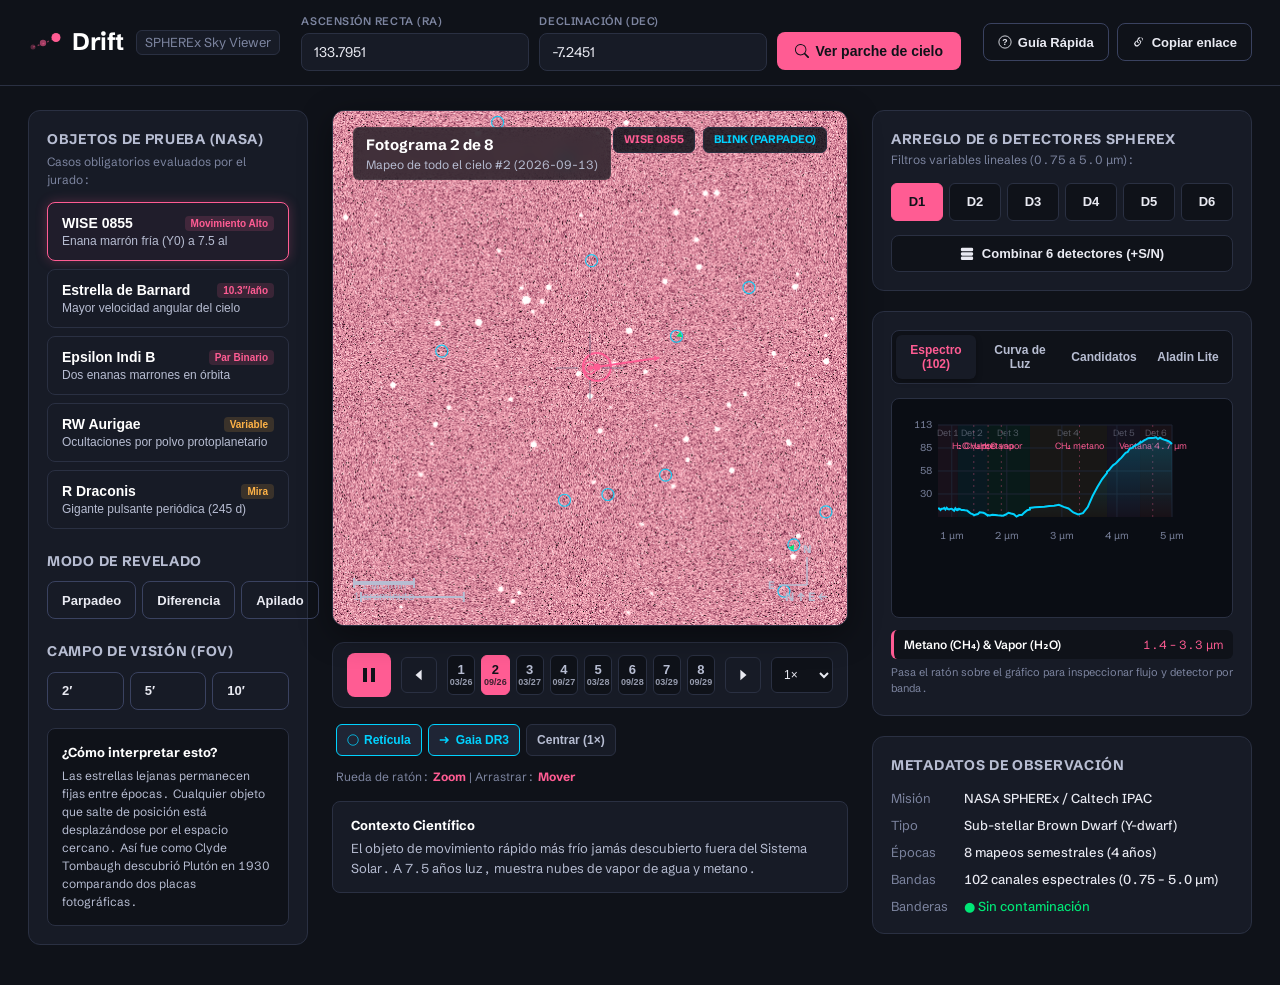
==== frontend/index.html @ 22c64814 "Implement Drift: SPHEREx Sky Viewer fullstack application (NASA Space Apps Challenge 2026)" ====
<!doctype html>
<html lang="es">
<head>
  <meta charset="utf-8">
  <meta name="viewport" content="width=device-width, initial-scale=1">
  <title>Drift — SPHEREx Sky Viewer | NASA Space Apps Challenge 2026</title>
  
  <!-- Google Fonts: Schibsted Grotesk -->
  <link rel="preconnect" href="https://fonts.googleapis.com">
  <link rel="preconnect" href="https://fonts.gstatic.com" crossorigin>
  <link href="https://fonts.googleapis.com/css2?family=Schibsted+Grotesk:ital,wght@0,400;0,500;0,600;0,700;1,400&display=swap" rel="stylesheet">
  
  <!-- CSS -->
  <link rel="stylesheet" href="./css/styles.css">

  <!-- CDS Aladin Lite v3 (Opcional para contexto de otros catálogos) -->
  <script src="https://aladin.cds.unistra.fr/AladinLite/api/v3/latest/aladin.js" charset="utf-8" async></script>
</head>
<body>

  <!-- Top Navigation & Coordinates Bar -->
  <header class="app-header">
    <div class="brand-section">
      <div class="brand-logo">
        <svg width="34" height="20" viewBox="0 0 34 20" fill="none" aria-hidden="true">
          <circle cx="5" cy="15" r="2.5" fill="#FF5C93" fill-opacity="0.3"></circle>
          <circle cx="15" cy="11" r="3.2" fill="#FF5C93" fill-opacity="0.6"></circle>
          <circle cx="28" cy="5.5" r="4.5" fill="#FF5C93"></circle>
          <path d="M5 15 Q 16 12 28 5.5" stroke="#FF5C93" stroke-width="1.2" stroke-dasharray="2 3" stroke-opacity="0.5"></path>
        </svg>
        <h1 class="brand-title">Drift</h1>
      </div>
      <span class="brand-subtitle">SPHEREx Sky Viewer</span>
    </div>

    <!-- Live Coordinate Form -->
    <form id="coordsForm" class="coords-bar">
      <div class="input-field-group">
        <label for="raInput">Ascensión Recta (RA)</label>
        <input type="text" id="raInput" class="text-input" value="133.7951" placeholder="Ej. 133.7951 o 08h55m10s" required>
      </div>

      <div class="input-field-group">
        <label for="decInput">Declinación (Dec)</label>
        <input type="text" id="decInput" class="text-input" value="-7.2451" placeholder="Ej. -7.2451 o -07°14′42″" required>
      </div>

      <button type="submit" class="btn-primary" style="margin-top: 18px;">
        <svg width="14" height="14" viewBox="0 0 16 16" fill="currentColor"><path d="M11.742 10.344a6.5 6.5 0 1 0-1.397 1.398h-.001c.03.04.062.078.098.115l3.85 3.85a1 1 0 0 0 1.415-1.414l-3.85-3.85a1.007 1.007 0 0 0-.115-.1zM12 6.5a5.5 5.5 0 1 1-11 0 5.5 5.5 0 0 1 11 0z"/></svg>
        Ver parche de cielo
      </button>
    </form>

    <div class="header-actions">
      <button id="btnStartTour" class="btn-secondary" title="¿Qué estoy viendo?">
        <svg width="14" height="14" viewBox="0 0 16 16" fill="currentColor"><circle cx="8" cy="8" r="7" stroke="currentColor" fill="none"/><text x="8" y="11.5" text-anchor="middle" font-size="10" font-weight="bold">?</text></svg>
        Guía Rápida
      </button>
      <button id="btnCopyLink" class="btn-secondary" title="Copiar enlace con coordenadas">
        <svg width="14" height="14" viewBox="0 0 16 16" fill="currentColor"><path d="M4.715 6.542 3.343 7.914a3 3 0 1 0 4.243 4.243l1.828-1.829A3 3 0 0 0 8.586 5.5L8 6.086a1.002 1.002 0 0 0-.154.199 2 2 0 0 1 .861 3.337L7.335 10.993a2 2 0 1 1-2.828-2.828l1.372-1.372a.998.998 0 0 0-.164-.251z"/><path d="M6.586 4.672A3 3 0 0 0 7.414 9.5l.775-.776a2 2 0 0 1-.896-3.346L9.12 3.55a2 2 0 1 1 2.83 2.83l-1.373 1.372c.07.086.13.18.179.28.324-.316.592-.693.793-1.121a3 3 0 0 0-.74-3.468 3 3 0 0 0-4.223.229z"/></svg>
        Copiar enlace
      </button>
    </div>
  </header>

  <!-- Main 3-Column Interface -->
  <main class="app-main">

    <!-- Column 1: Test Targets & Viewing Modes -->
    <aside class="panel-card">
      <div>
        <h2 class="panel-title">Objetos de prueba (NASA)</h2>
        <p style="font-size: 12px; color: var(--text-faint); margin-top: 4px;">Casos obligatorios evaluados por el jurado:</p>
      </div>

      <div class="targets-list">
        <button class="target-item active" data-target-id="wise0855">
          <div class="target-header">
            <span class="target-name">WISE 0855</span>
            <span class="target-badge">Movimiento Alto</span>
          </div>
          <div class="target-kind">Enana marrón fría (Y0) a 7.5 al</div>
        </button>

        <button class="target-item" data-target-id="barnard">
          <div class="target-header">
            <span class="target-name">Estrella de Barnard</span>
            <span class="target-badge">10.3″/año</span>
          </div>
          <div class="target-kind">Mayor velocidad angular del cielo</div>
        </button>

        <button class="target-item" data-target-id="indi">
          <div class="target-header">
            <span class="target-name">Epsilon Indi B</span>
            <span class="target-badge">Par Binario</span>
          </div>
          <div class="target-kind">Dos enanas marrones en órbita</div>
        </button>

        <button class="target-item" data-target-id="rw_aur">
          <div class="target-header">
            <span class="target-name">RW Aurigae</span>
            <span class="target-badge variable">Variable</span>
          </div>
          <div class="target-kind">Ocultaciones por polvo protoplanetario</div>
        </button>

        <button class="target-item" data-target-id="r_dra">
          <div class="target-header">
            <span class="target-name">R Draconis</span>
            <span class="target-badge variable">Mira</span>
          </div>
          <div class="target-kind">Gigante pulsante periódica (245 d)</div>
        </button>
      </div>

      <!-- Mode Selector -->
      <div style="margin-top: 8px;">
        <h2 class="panel-title">Modo de revelado</h2>
        <div style="display: flex; gap: 6px; margin-top: 10px;">
          <button class="btn-secondary mode-btn active" data-mode="blink" style="flex: 1;">Parpadeo</button>
          <button class="btn-secondary mode-btn" data-mode="diff" style="flex: 1;">Diferencia</button>
          <button class="btn-secondary mode-btn" data-mode="stack" style="flex: 1;">Apilado</button>
        </div>
      </div>

      <!-- Field of View Selector -->
      <div style="margin-top: 8px;">
        <h2 class="panel-title">Campo de visión (FOV)</h2>
        <div style="display: flex; gap: 6px; margin-top: 10px;">
          <button class="btn-secondary fov-btn" data-fov="2.0" style="flex: 1;">2′</button>
          <button class="btn-secondary fov-btn active" data-fov="5.0" style="flex: 1;">5′</button>
          <button class="btn-secondary fov-btn" data-fov="10.0" style="flex: 1;">10′</button>
        </div>
      </div>

      <!-- How to Read This Educational Card -->
      <div style="padding: 14px; background: var(--bg-base); border-radius: var(--radius-md); border: 1px solid var(--border-subtle); margin-top: 4px;">
        <h3 style="font-size: 13px; font-weight: 700; color: #FFFFFF; margin-bottom: 6px;">¿Cómo interpretar esto?</h3>
        <p style="font-size: 12px; color: var(--text-muted); line-height: 1.5;">
          Las estrellas lejanas permanecen fijas entre épocas. Cualquier objeto que salte de posición está desplazándose por el espacio cercano. Así fue como Clyde Tombaugh descubrió Plutón en 1930 comparando dos placas fotográficas.
        </p>
      </div>
    </aside>

    <!-- Column 2: Central Astronomical Viewer -->
    <section class="viewer-column">
      
      <!-- Canvas Container -->
      <div class="canvas-container">
        <canvas id="skyCanvas"></canvas>

        <!-- Top Left HUD -->
        <div class="canvas-hud-top-left">
          <div id="hudFrameTitle" class="hud-frame-title">Fotograma 1 de 8</div>
          <div id="hudFrameDesc" class="hud-frame-desc">Mapeo SPHEREx Época 1 (2026-03-15)</div>
        </div>

        <!-- Top Right HUD -->
        <div class="canvas-hud-top-right">
          <span id="hudTargetName" class="hud-badge">WISE 0855</span>
          <span id="hudModeName" class="hud-badge cyan">Blink</span>
        </div>

        <!-- Scale & Compass HUD -->
        <div class="scale-indicator">
          <div class="scale-bar"></div>
          <span class="scale-text">1 arcminuto</span>
        </div>
        <div class="compass-indicator">
          <span>N ↑  E ←</span>
        </div>
      </div>

      <!-- Astronomical Video Player Bar -->
      <div class="player-toolbar">
        <button id="btnPlay" class="btn-play" title="Reproducir / Pausar (Barra espaciadora)">
          <svg width="18" height="18" viewBox="0 0 18 18"><rect x="3" y="2" width="4" height="14" fill="#0F1219"></rect><rect x="11" y="2" width="4" height="14" fill="#0F1219"></rect></svg>
        </button>

        <button id="btnPrevFrame" class="btn-step" title="Fotograma anterior (←)">
          <svg width="14" height="14" viewBox="0 0 16 16" fill="currentColor"><path d="M11 2 L4 8 L11 14 Z"/></svg>
        </button>

        <!-- 8-Epoch Scrubber -->
        <div id="playerScrubber" class="frame-scrubber">
          <button class="frame-pill active" data-epoch="1">
            <span>1</span>
            <span class="frame-pill-date">03/26</span>
          </button>
          <button class="frame-pill" data-epoch="2">
            <span>2</span>
            <span class="frame-pill-date">09/26</span>
          </button>
          <button class="frame-pill" data-epoch="3">
            <span>3</span>
            <span class="frame-pill-date">03/27</span>
          </button>
          <button class="frame-pill" data-epoch="4">
            <span>4</span>
            <span class="frame-pill-date">09/27</span>
          </button>
          <button class="frame-pill" data-epoch="5">
            <span>5</span>
            <span class="frame-pill-date">03/28</span>
          </button>
          <button class="frame-pill" data-epoch="6">
            <span>6</span>
            <span class="frame-pill-date">09/28</span>
          </button>
          <button class="frame-pill" data-epoch="7">
            <span>7</span>
            <span class="frame-pill-date">03/29</span>
          </button>
          <button class="frame-pill" data-epoch="8">
            <span>8</span>
            <span class="frame-pill-date">09/29</span>
          </button>
        </div>

        <button id="btnNextFrame" class="btn-step" title="Fotograma siguiente (→)">
          <svg width="14" height="14" viewBox="0 0 16 16" fill="currentColor"><path d="M5 2 L12 8 L5 14 Z"/></svg>
        </button>

        <select id="playbackSpeed" class="speed-select" title="Velocidad de reproducción">
          <option value="0.5">0.5×</option>
          <option value="1" selected>1×</option>
          <option value="2">2×</option>
          <option value="4">4×</option>
        </select>
      </div>

      <!-- Viewer Overlays & Layer Toggles -->
      <div class="viewer-toggles">
        <div class="toggle-group">
          <button id="toggleReticle" class="toggle-btn active" title="Retícula astronómica">
            <svg width="12" height="12" viewBox="0 0 16 16" fill="currentColor"><circle cx="8" cy="8" r="7" fill="none" stroke="currentColor"/><path d="M8 1v3M8 12v3M1 8h3M12 8h3"/></svg>
            Retícula
          </button>

          <button id="toggleGaia" class="toggle-btn active" title="Vectores de movimiento propio Gaia DR3">
            <svg width="12" height="12" viewBox="0 0 16 16" fill="currentColor"><path d="M1 8 L11 8 M8 4 L12 8 L8 12" stroke="currentColor" fill="none" stroke-width="2"/></svg>
            Gaia DR3
          </button>

          <button id="btnResetZoom" class="toggle-btn" title="Reiniciar Zoom y Enfoque">
            Centrar (1×)
          </button>
        </div>

        <div style="font-size: 12px; color: var(--text-faint);">
          Rueda de ratón: <strong class="text-rose">Zoom</strong> | Arrastrar: <strong class="text-rose">Mover</strong>
        </div>
      </div>

      <!-- Target Summary Description -->
      <div style="padding: 14px 18px; background: var(--bg-surface); border: 1px solid var(--border-subtle); border-radius: var(--radius-md);">
        <h4 style="font-size: 13px; font-weight: 700; color: #FFFFFF; margin-bottom: 4px;">Contexto Científico</h4>
        <p id="targetDescription" style="font-size: 13px; color: var(--text-muted); line-height: 1.5;">
          El objeto de movimiento rápido más frío jamás descubierto fuera del Sistema Solar. A 7.5 años luz, muestra nubes de vapor de agua y metano.
        </p>
      </div>

    </section>

    <!-- Column 3: Analysis Tools, 102-Band Spectrum & Metadata -->
    <aside class="analysis-column">

      <!-- SPHEREx 6 Detectors Selection -->
      <div class="panel-card">
        <div>
          <h2 class="panel-title">Arreglo de 6 detectores SPHEREx</h2>
          <p style="font-size: 12px; color: var(--text-faint); margin-top: 2px;">Filtros variables lineales (0.75 a 5.0 µm):</p>
        </div>

        <div class="detector-buttons">
          <button class="det-btn active" data-det="1" title="0.75 - 1.11 µm">D1</button>
          <button class="det-btn" data-det="2" title="1.11 - 1.64 µm">D2</button>
          <button class="det-btn" data-det="3" title="1.64 - 2.42 µm">D3</button>
          <button class="det-btn" data-det="4" title="2.42 - 3.82 µm">D4</button>
          <button class="det-btn" data-det="5" title="3.82 - 4.42 µm">D5</button>
          <button class="det-btn" data-det="6" title="4.42 - 5.00 µm">D6</button>
        </div>

        <button id="btnStackAllDetectors" class="btn-stack-detectors" title="Suma los 6 detectores para reducir el ruido por un factor de ~2.45x">
          <svg width="14" height="14" viewBox="0 0 16 16" fill="currentColor"><path d="M1 3.5A1.5 1.5 0 0 1 2.5 2h11A1.5 1.5 0 0 1 15 3.5v1A1.5 1.5 0 0 1 13.5 6h-11A1.5 1.5 0 0 1 1 4.5v-1zm0 5A1.5 1.5 0 0 1 2.5 7h11A1.5 1.5 0 0 1 15 8.5v1A1.5 1.5 0 0 1 13.5 11h-11A1.5 1.5 0 0 1 1 9.5v-1zm0 5A1.5 1.5 0 0 1 2.5 12h11a1.5 1.5 0 0 1 1.5 1.5v1a1.5 1.5 0 0 1-1.5 1.5h-11A1.5 1.5 0 0 1 1 14.5v-1z"/></svg>
          Combinar 6 detectores (+S/N)
        </button>
      </div>

      <!-- Analysis Tabs -->
      <div class="panel-card">
        <div class="tab-headers">
          <button class="tab-btn active" data-tab="tabSpectrum">Espectro (102)</button>
          <button class="tab-btn" data-tab="tabLightcurve">Curva de Luz</button>
          <button class="tab-btn" data-tab="tabCandidates">Candidatos</button>
          <button class="tab-btn" data-tab="tabAladin">Aladin Lite</button>
        </div>

        <!-- Tab 1: On-the-fly Spectrum -->
        <div id="tabSpectrum" class="tab-content active">
          <div class="chart-container">
            <canvas id="spectrumCanvas"></canvas>
          </div>
          <div class="features-list">
            <div class="feature-pill">
              <span style="color: #FFFFFF; font-weight: 600;">Metano (CH₄) & Vapor (H₂O)</span>
              <span class="text-rose">1.4 – 3.3 µm</span>
            </div>
            <p style="font-size: 11px; color: var(--text-faint); margin: 0;">Pasa el ratón sobre el gráfico para inspeccionar flujo y detector por banda.</p>
          </div>
        </div>

        <!-- Tab 2: Photometric Light Curve -->
        <div id="tabLightcurve" class="tab-content">
          <div class="chart-container">
            <canvas id="lightcurveCanvas"></canvas>
          </div>
          <p style="font-size: 12px; color: var(--text-muted);">
            Variabilidad fotométrica en las 8 épocas de SPHEREx (RW Aurigae y R Draconis).
          </p>
        </div>

        <!-- Tab 3: Assisted Detection & Citizen Science -->
        <div id="tabCandidates" class="tab-content">
          <div id="candidatesList" style="display: flex; flex-direction: column; gap: 8px;">
            <!-- Rendered by JS -->
          </div>
          <button id="btnExportCandidate" class="btn-primary" style="width: 100%; margin-top: 6px;">
            <svg width="14" height="14" viewBox="0 0 16 16" fill="currentColor"><path d="M.5 9.9a.5.5 0 0 1 .5.5v2.5a1 1 0 0 0 1 1h12a1 1 0 0 0 1-1v-2.5a.5.5 0 0 1 1 0v2.5a2 2 0 0 1-2 2H2a2 2 0 0 1-2-2v-2.5a.5.5 0 0 1 .5-.5z"/><path d="M7.646 11.854a.5.5 0 0 0 .708 0l3-3a.5.5 0 0 0-.708-.708L8.5 10.293V1.5a.5.5 0 0 0-1 0v8.793L5.354 8.146a.5.5 0 1 0-.708.708l3 3z"/></svg>
            Exportar reporte de descubrimiento
          </button>
        </div>

        <!-- Tab 4: Aladin Lite CDS Context -->
        <div id="tabAladin" class="tab-content">
          <div id="aladinLiteContainer" style="width: 100%; height: 220px; border-radius: var(--radius-md); overflow: hidden; background: #000;"></div>
          <p style="font-size: 11px; color: var(--text-faint);">Capa óptica DSS / 2MASS cortesía del CDS Estrasburgo.</p>
        </div>
      </div>

      <!-- View & Provenance Metadata -->
      <div class="panel-card">
        <h2 class="panel-title">Metadatos de observación</h2>
        <dl class="meta-grid">
          <dt>Misión</dt><dd>NASA SPHEREx / Caltech IPAC</dd>
          <dt>Tipo</dt><dd id="metaType">Enana Marrón Sub-estelar</dd>
          <dt>Épocas</dt><dd>8 mapeos semestrales (4 años)</dd>
          <dt>Bandas</dt><dd>102 canales espectrales (0.75 – 5.0 µm)</dd>
          <dt>Banderas</dt><dd><span style="color: var(--accent-green);">● Sin contaminación</span></dd>
        </dl>
      </div>

    </aside>

  </main>

  <!-- Guided 30-Second Tour Modal -->
  <div id="tourModal" class="modal-backdrop">
    <div class="modal-box">
      <div class="modal-header">
        <h3 class="modal-title">¿Cómo descubrir objetos con Drift?</h3>
        <button id="btnCloseTour" class="modal-close">&times;</button>
      </div>

      <div style="display: flex; flex-direction: column; gap: 14px; font-size: 14px; line-height: 1.6; color: var(--text-muted);">
        <p>
          <strong class="text-rose">1. El Principio del Parpadeo:</strong> SPHEREx mapea todo el cielo cada 6 meses. Las estrellas lejanas no cambian de posición, pero los asteroides, cometas y enanas marrones saltan visiblemente entre fotogramas.
        </p>
        <p>
          <strong class="text-cyan">2. Modo Diferencia:</strong> Si activas el modo <em>Diferencia</em>, restamos la primera época. Todo lo estático desaparece en gris neutro y los objetos en movimiento brillan intensamente.
        </p>
        <p>
          <strong class="text-rose">3. Espectroscopía de 102 Bandas:</strong> Al seleccionar cualquier punto, el espectrómetro analiza las 102 bandas de SPHEREx (0.75 a 5.0 µm) para revelar hielo, agua o metano.
        </p>
        <p>
          <strong>4. Ciencia Ciudadana:</strong> Puedes ingresar cualquier coordenada o usar los botones de prueba evaluados por el jurado (WISE 0855, Barnard, RW Aurigae).
        </p>
      </div>

      <button onclick="document.getElementById('tourModal').classList.remove('open')" class="btn-primary" style="align-self: flex-end; margin-top: 8px;">
        Entendido, comenzar a explorar
      </button>
    </div>
  </div>

  <!-- JavaScript Modules -->
  <script src="./js/coords.js"></script>
  <script src="./js/spectrum_chart.js"></script>
  <script src="./js/lightcurve_chart.js"></script>
  <script src="./js/canvas_viewer.js"></script>
  <script src="./js/app.js"></script>
</body>
</html>
---- frontend/css/styles.css ----
/* ==========================================================================
   Drift — SPHEREx Sky Viewer — NASA Space Apps Challenge 2026
   Aesthetic Dark Space Theme with Scientific Visualizations
   ========================================================================== */

:root {
  --bg-deep: #0A0D14;
  --bg-base: #0F1219;
  --bg-surface: #171B26;
  --bg-surface-elevated: #1F2535;
  --border-subtle: #2A3042;
  --border-active: #3A4260;
  
  --accent-rose: #FF5C93;
  --accent-rose-hover: #ff75a4;
  --accent-rose-glow: rgba(255, 92, 147, 0.25);
  
  --accent-cyan: #00D2FF;
  --accent-cyan-glow: rgba(0, 210, 255, 0.2);
  
  --accent-amber: #FFB347;
  --accent-green: #00E676;

  --text-main: #E9EAF2;
  --text-muted: #B7BDD2;
  --text-faint: #7D85A0;

  --font-family: 'Schibsted Grotesk', system-ui, -apple-system, sans-serif;
  --radius-sm: 6px;
  --radius-md: 8px;
  --radius-lg: 12px;
  --radius-xl: 16px;
}

* {
  box-sizing: border-box;
  margin: 0;
  padding: 0;
}

body {
  background-color: var(--bg-base);
  color: var(--text-main);
  font-family: var(--font-family);
  font-variant-numeric: tabular-nums;
  line-height: 1.45;
  -webkit-font-smoothing: antialiased;
  min-height: 100vh;
  display: flex;
  flex-direction: column;
}

/* Header */
.app-header {
  display: flex;
  flex-wrap: wrap;
  align-items: center;
  justify-content: space-between;
  gap: 16px;
  padding: 14px 28px;
  background-color: var(--bg-base);
  border-bottom: 1px solid var(--border-subtle);
  position: sticky;
  top: 0;
  z-index: 100;
}

.brand-section {
  display: flex;
  align-items: center;
  gap: 12px;
}

.brand-logo {
  display: flex;
  align-items: center;
  gap: 10px;
}

.brand-title {
  font-size: 24px;
  font-weight: 700;
  letter-spacing: -0.02em;
  color: #FFFFFF;
}

.brand-subtitle {
  font-size: 13px;
  color: var(--text-faint);
  background: var(--bg-surface);
  padding: 2px 8px;
  border-radius: var(--radius-sm);
  border: 1px solid var(--border-subtle);
}

/* Coordinates Form */
.coords-bar {
  display: flex;
  flex-wrap: wrap;
  align-items: center;
  gap: 10px;
}

.input-field-group {
  display: flex;
  flex-direction: column;
  gap: 3px;
}

.input-field-group label {
  font-size: 11px;
  font-weight: 600;
  color: var(--text-faint);
  text-transform: uppercase;
  letter-spacing: 0.05em;
}

.text-input {
  height: 38px;
  min-width: 140px;
  background-color: var(--bg-surface);
  border: 1px solid var(--border-subtle);
  border-radius: var(--radius-md);
  color: var(--text-main);
  padding: 0 12px;
  font-size: 14px;
  font-family: inherit;
  transition: border-color 0.15s ease, box-shadow 0.15s ease;
}

.text-input:focus {
  outline: none;
  border-color: var(--accent-rose);
  box-shadow: 0 0 0 2px var(--accent-rose-glow);
}

.btn-primary {
  height: 38px;
  padding: 0 18px;
  background-color: var(--accent-rose);
  color: #0F1219;
  border: none;
  border-radius: var(--radius-md);
  font-size: 14px;
  font-weight: 700;
  cursor: pointer;
  display: inline-flex;
  align-items: center;
  gap: 6px;
  transition: background-color 0.15s ease, transform 0.05s active;
}

.btn-primary:hover {
  background-color: var(--accent-rose-hover);
}

.btn-primary:active {
  transform: scale(0.98);
}

.btn-secondary {
  height: 38px;
  padding: 0 14px;
  background-color: transparent;
  color: var(--text-main);
  border: 1px solid var(--border-active);
  border-radius: var(--radius-md);
  font-size: 13px;
  font-weight: 600;
  cursor: pointer;
  display: inline-flex;
  align-items: center;
  gap: 6px;
  transition: all 0.15s ease;
}

.btn-secondary:hover {
  background-color: var(--bg-surface);
  border-color: var(--text-muted);
}

.header-actions {
  display: flex;
  align-items: center;
  gap: 8px;
}

/* Layout */
.app-main {
  display: grid;
  grid-template-columns: 280px minmax(480px, 1fr) 380px;
  gap: 24px;
  padding: 24px 28px 40px;
  align-items: flex-start;
  flex: 1;
}

@media (max-width: 1200px) {
  .app-main {
    grid-template-columns: 280px 1fr;
  }
  .analysis-column {
    grid-column: 1 / -1;
  }
}

@media (max-width: 860px) {
  .app-main {
    grid-template-columns: 1fr;
  }
}

/* Panels */
.panel-card {
  background-color: var(--bg-surface);
  border: 1px solid var(--border-subtle);
  border-radius: var(--radius-lg);
  padding: 18px;
  display: flex;
  flex-direction: column;
  gap: 14px;
}

.panel-title {
  font-size: 14px;
  font-weight: 700;
  text-transform: uppercase;
  letter-spacing: 0.05em;
  color: var(--text-muted);
  display: flex;
  align-items: center;
  justify-content: space-between;
}

/* Targets List */
.targets-list {
  display: flex;
  flex-direction: column;
  gap: 8px;
}

.target-item {
  text-align: left;
  padding: 12px 14px;
  border-radius: var(--radius-md);
  border: 1px solid var(--border-subtle);
  background-color: var(--bg-surface);
  color: var(--text-main);
  cursor: pointer;
  transition: all 0.15s ease;
}

.target-item:hover {
  border-color: var(--border-active);
  background-color: var(--bg-surface-elevated);
}

.target-item.active {
  background-color: #201D2B;
  border-color: var(--accent-rose);
  box-shadow: 0 0 12px var(--accent-rose-glow);
}

.target-header {
  display: flex;
  justify-content: space-between;
  align-items: center;
}

.target-name {
  font-size: 14px;
  font-weight: 700;
  color: #FFFFFF;
}

.target-badge {
  font-size: 10px;
  font-weight: 600;
  padding: 2px 6px;
  border-radius: 4px;
  background-color: rgba(255, 92, 147, 0.15);
  color: var(--accent-rose);
}

.target-badge.variable {
  background-color: rgba(255, 179, 71, 0.15);
  color: var(--accent-amber);
}

.target-kind {
  font-size: 12px;
  color: var(--text-muted);
  margin-top: 3px;
}

/* Viewer Column (Center) */
.viewer-column {
  display: flex;
  flex-direction: column;
  gap: 16px;
  min-width: 0;
}

.canvas-container {
  position: relative;
  width: 100%;
  aspect-ratio: 1 / 1;
  max-height: 640px;
  background-color: var(--bg-deep);
  border: 1px solid var(--border-subtle);
  border-radius: var(--radius-lg);
  overflow: hidden;
  box-shadow: 0 8px 32px rgba(0, 0, 0, 0.4);
}

#skyCanvas {
  width: 100%;
  height: 100%;
  display: block;
}

/* Canvas Overlays */
.canvas-hud-top-left {
  position: absolute;
  top: 16px;
  left: 20px;
  pointer-events: none;
  background: rgba(15, 18, 25, 0.75);
  backdrop-filter: blur(8px);
  padding: 6px 12px;
  border-radius: var(--radius-sm);
  border: 1px solid rgba(255, 255, 255, 0.08);
}

.hud-frame-title {
  font-size: 15px;
  font-weight: 700;
  color: #FFFFFF;
}

.hud-frame-desc {
  font-size: 12px;
  color: var(--text-muted);
}

.canvas-hud-top-right {
  position: absolute;
  top: 16px;
  right: 20px;
  display: flex;
  align-items: center;
  gap: 8px;
}

.hud-badge {
  font-size: 11px;
  font-weight: 700;
  text-transform: uppercase;
  padding: 4px 10px;
  border-radius: var(--radius-sm);
  background: rgba(15, 18, 25, 0.85);
  border: 1px solid var(--border-subtle);
  color: var(--accent-rose);
}

.hud-badge.cyan {
  color: var(--accent-cyan);
}

/* Canvas Bottom Overlays */
.compass-indicator {
  position: absolute;
  bottom: 20px;
  right: 20px;
  pointer-events: none;
  color: var(--text-muted);
  font-size: 12px;
  font-weight: 700;
}

.scale-indicator {
  position: absolute;
  bottom: 20px;
  left: 20px;
  pointer-events: none;
  display: flex;
  flex-direction: column;
  gap: 4px;
}

.scale-bar {
  height: 4px;
  background: var(--text-muted);
  border-radius: 2px;
  position: relative;
}

.scale-bar::before, .scale-bar::after {
  content: '';
  position: absolute;
  width: 2px;
  height: 10px;
  background: var(--text-muted);
  top: -3px;
}

.scale-bar::before { left: 0; }
.scale-bar::after { right: 0; }

.scale-text {
  font-size: 11px;
  color: var(--text-muted);
}

/* Playback & Scrubber Controls */
.player-toolbar {
  display: flex;
  align-items: center;
  gap: 10px;
  background-color: var(--bg-surface);
  border: 1px solid var(--border-subtle);
  border-radius: var(--radius-lg);
  padding: 10px 14px;
}

.btn-play {
  width: 44px;
  height: 44px;
  flex-shrink: 0;
  border-radius: var(--radius-md);
  background-color: var(--accent-rose);
  color: #0F1219;
  border: none;
  display: flex;
  align-items: center;
  justify-content: center;
  cursor: pointer;
  transition: background-color 0.15s ease;
}

.btn-play:hover {
  background-color: var(--accent-rose-hover);
}

.btn-step {
  width: 36px;
  height: 36px;
  flex-shrink: 0;
  border-radius: var(--radius-sm);
  background-color: transparent;
  color: var(--text-main);
  border: 1px solid var(--border-subtle);
  display: flex;
  align-items: center;
  justify-content: center;
  cursor: pointer;
}

.btn-step:hover {
  background-color: var(--bg-surface-elevated);
}

.frame-scrubber {
  display: flex;
  flex: 1;
  gap: 6px;
  min-width: 0;
}

.frame-pill {
  flex: 1;
  height: 40px;
  border-radius: var(--radius-sm);
  background-color: var(--bg-base);
  border: 1px solid var(--border-subtle);
  color: var(--text-muted);
  font-size: 13px;
  font-weight: 600;
  cursor: pointer;
  display: flex;
  flex-direction: column;
  align-items: center;
  justify-content: center;
  transition: all 0.15s ease;
}

.frame-pill:hover {
  border-color: var(--text-muted);
}

.frame-pill.active {
  background-color: var(--accent-rose);
  border-color: var(--accent-rose);
  color: #0F1219;
  font-weight: 700;
}

.frame-pill-date {
  font-size: 9px;
  opacity: 0.8;
}

.speed-select {
  height: 36px;
  background-color: var(--bg-base);
  border: 1px solid var(--border-subtle);
  border-radius: var(--radius-sm);
  color: var(--text-main);
  padding: 0 8px;
  font-size: 12px;
  cursor: pointer;
}

/* Viewer Quick Toggles */
.viewer-toggles {
  display: flex;
  flex-wrap: wrap;
  align-items: center;
  justify-content: space-between;
  gap: 12px;
  padding: 0 4px;
}

.toggle-group {
  display: flex;
  align-items: center;
  gap: 6px;
}

.toggle-btn {
  height: 32px;
  padding: 0 10px;
  font-size: 12px;
  font-weight: 600;
  border-radius: var(--radius-sm);
  background-color: var(--bg-surface);
  border: 1px solid var(--border-subtle);
  color: var(--text-muted);
  cursor: pointer;
  display: inline-flex;
  align-items: center;
  gap: 5px;
}

.toggle-btn.active {
  background-color: var(--bg-surface-elevated);
  border-color: var(--accent-cyan);
  color: var(--accent-cyan);
}

/* Right Analysis Column */
.analysis-column {
  display: flex;
  flex-direction: column;
  gap: 20px;
  min-width: 0;
}

/* Tabs */
.tab-headers {
  display: flex;
  gap: 4px;
  background-color: var(--bg-base);
  padding: 4px;
  border-radius: var(--radius-md);
  border: 1px solid var(--border-subtle);
}

.tab-btn {
  flex: 1;
  padding: 8px 6px;
  font-size: 12px;
  font-weight: 600;
  background: transparent;
  border: none;
  border-radius: var(--radius-sm);
  color: var(--text-muted);
  cursor: pointer;
  transition: all 0.15s ease;
  text-align: center;
}

.tab-btn:hover {
  color: var(--text-main);
}

.tab-btn.active {
  background-color: var(--bg-surface);
  color: var(--accent-rose);
  font-weight: 700;
  box-shadow: 0 2px 6px rgba(0, 0, 0, 0.3);
}

.tab-content {
  display: none;
}

.tab-content.active {
  display: flex;
  flex-direction: column;
  gap: 12px;
}

/* Spectrum & Light Curve Charts */
.chart-container {
  width: 100%;
  height: 220px;
  background-color: var(--bg-deep);
  border: 1px solid var(--border-subtle);
  border-radius: var(--radius-md);
  position: relative;
  overflow: hidden;
}

.chart-canvas {
  width: 100%;
  height: 100%;
  display: block;
}

.features-list {
  display: flex;
  flex-direction: column;
  gap: 6px;
  font-size: 12px;
}

.feature-pill {
  display: flex;
  justify-content: space-between;
  padding: 6px 10px;
  border-radius: var(--radius-sm);
  background-color: var(--bg-base);
  border-left: 3px solid var(--accent-rose);
}

/* Detectors Selection Grid */
.detector-buttons {
  display: grid;
  grid-template-columns: repeat(6, 1fr);
  gap: 6px;
}

.det-btn {
  height: 38px;
  background-color: var(--bg-base);
  border: 1px solid var(--border-subtle);
  border-radius: var(--radius-sm);
  color: var(--text-main);
  font-size: 13px;
  font-weight: 700;
  cursor: pointer;
  transition: all 0.15s ease;
}

.det-btn:hover {
  border-color: var(--text-muted);
}

.det-btn.active {
  background-color: var(--accent-rose);
  border-color: var(--accent-rose);
  color: #0F1219;
}

.btn-stack-detectors {
  width: 100%;
  padding: 10px;
  font-size: 13px;
  font-weight: 600;
  background-color: var(--bg-base);
  border: 1px solid var(--border-subtle);
  border-radius: var(--radius-md);
  color: var(--text-main);
  cursor: pointer;
  display: flex;
  align-items: center;
  justify-content: center;
  gap: 8px;
}

.btn-stack-detectors.active {
  background-color: rgba(255, 92, 147, 0.15);
  border-color: var(--accent-rose);
  color: var(--accent-rose);
}

/* Metadata Definition List */
.meta-grid {
  display: grid;
  grid-template-columns: auto 1fr;
  gap: 8px 16px;
  font-size: 13px;
}

.meta-grid dt {
  color: var(--text-faint);
}

.meta-grid dd {
  color: var(--text-main);
  font-weight: 500;
}

/* Modal and Guided Tour */
.modal-backdrop {
  position: fixed;
  inset: 0;
  background: rgba(10, 13, 20, 0.85);
  backdrop-filter: blur(8px);
  display: none;
  align-items: center;
  justify-content: center;
  z-index: 1000;
  padding: 20px;
}

.modal-backdrop.open {
  display: flex;
}

.modal-box {
  background-color: var(--bg-surface);
  border: 1px solid var(--border-subtle);
  border-radius: var(--radius-xl);
  max-width: 580px;
  width: 100%;
  padding: 28px;
  display: flex;
  flex-direction: column;
  gap: 18px;
  box-shadow: 0 16px 48px rgba(0, 0, 0, 0.6);
}

.modal-header {
  display: flex;
  align-items: center;
  justify-content: space-between;
}

.modal-title {
  font-size: 18px;
  font-weight: 700;
  color: #FFFFFF;
}

.modal-close {
  background: transparent;
  border: none;
  color: var(--text-muted);
  font-size: 20px;
  cursor: pointer;
}

/* Utilities */
.text-rose { color: var(--accent-rose); }
.text-cyan { color: var(--accent-cyan); }
.text-muted { color: var(--text-muted); }
.font-mono { font-family: monospace; }
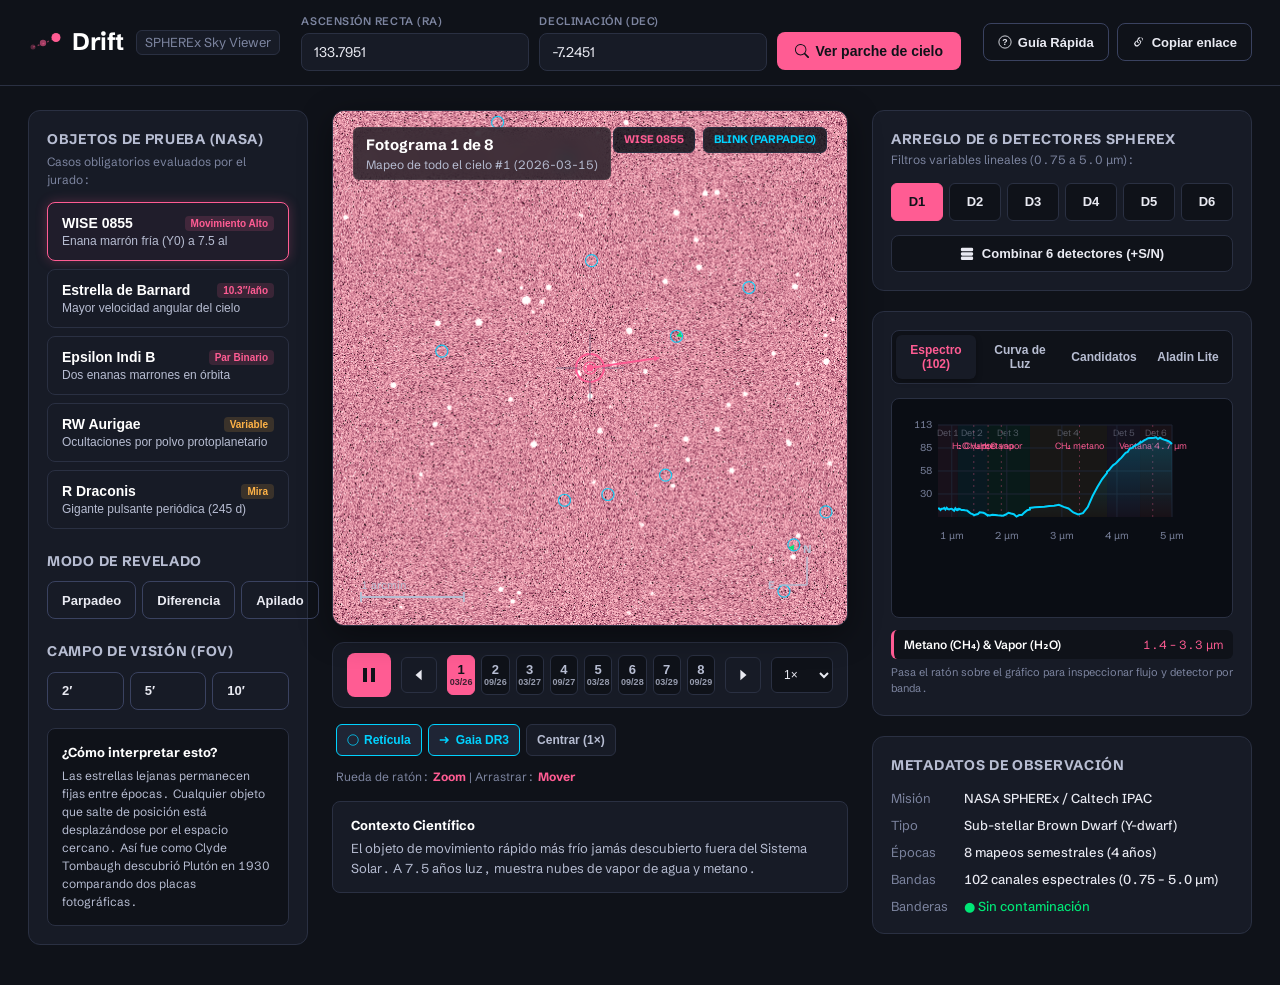
==== commit 243f8b5e: "Fix UI HUD labels for custom coordinates, remove duplicated scale bar, add dynamic asteroid candidat" ====
--- a/frontend/index.html
+++ b/frontend/index.html
@@ -162,15 +162,6 @@
           <span id="hudTargetName" class="hud-badge">WISE 0855</span>
           <span id="hudModeName" class="hud-badge cyan">Blink</span>
         </div>
-
-        <!-- Scale & Compass HUD -->
-        <div class="scale-indicator">
-          <div class="scale-bar"></div>
-          <span class="scale-text">1 arcminuto</span>
-        </div>
-        <div class="compass-indicator">
-          <span>N ↑  E ←</span>
-        </div>
       </div>
 
       <!-- Astronomical Video Player Bar -->
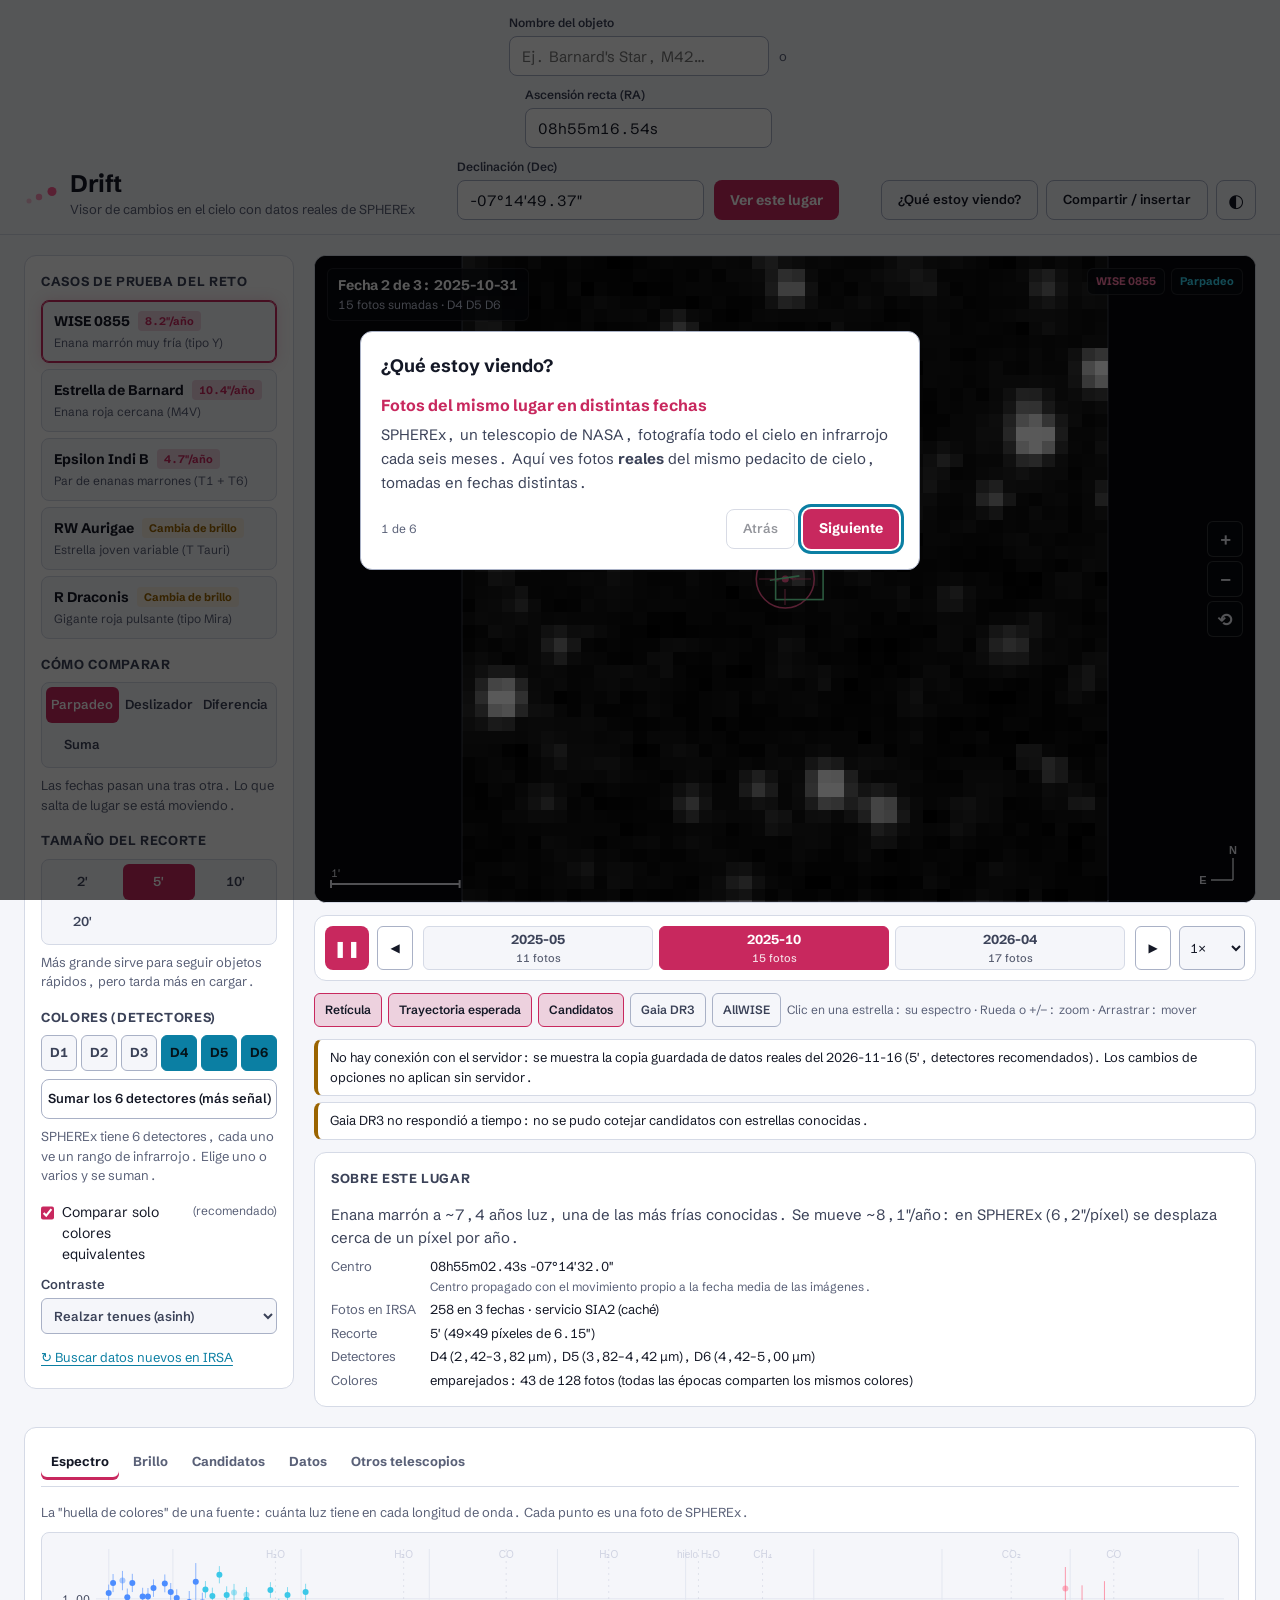
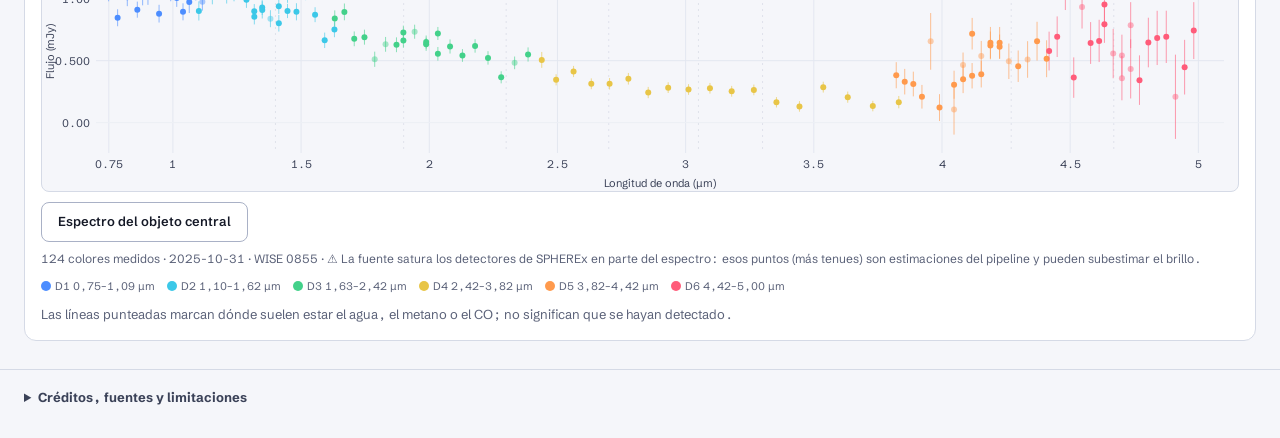
==== commit bf26ddf9: "el gran commit verdadero no fake" ====
--- a/frontend/index.html
+++ b/frontend/index.html
@@ -3,385 +3,265 @@
 <head>
   <meta charset="utf-8">
   <meta name="viewport" content="width=device-width, initial-scale=1">
-  <title>Drift — SPHEREx Sky Viewer | NASA Space Apps Challenge 2026</title>
-  
-  <!-- Google Fonts: Schibsted Grotesk -->
+  <title>Drift — Visor SPHEREx</title>
+  <meta name="description" content="Mira cómo cambia el cielo con imágenes reales de la misión SPHEREx de NASA: escribe una posición y ve sus fotos en distintas fechas como un mini video.">
   <link rel="preconnect" href="https://fonts.googleapis.com">
   <link rel="preconnect" href="https://fonts.gstatic.com" crossorigin>
-  <link href="https://fonts.googleapis.com/css2?family=Schibsted+Grotesk:ital,wght@0,400;0,500;0,600;0,700;1,400&display=swap" rel="stylesheet">
-  
-  <!-- CSS -->
-  <link rel="stylesheet" href="./css/styles.css">
-
-  <!-- CDS Aladin Lite v3 (Opcional para contexto de otros catálogos) -->
-  <script src="https://aladin.cds.unistra.fr/AladinLite/api/v3/latest/aladin.js" charset="utf-8" async></script>
+  <link href="https://fonts.googleapis.com/css2?family=Schibsted+Grotesk:wght@400;500;600;700&display=swap" rel="stylesheet">
+  <link rel="stylesheet" href="./css/styles.css?v=3">
+  <link rel="icon" href="data:image/svg+xml,%3Csvg xmlns='http://www.w3.org/2000/svg' viewBox='0 0 32 32'%3E%3Ccircle cx='8' cy='22' r='3' fill='%23FF5C93' fill-opacity='.4'/%3E%3Ccircle cx='16' cy='16' r='4' fill='%23FF5C93' fill-opacity='.7'/%3E%3Ccircle cx='25' cy='9' r='5' fill='%23FF5C93'/%3E%3C/svg%3E">
 </head>
 <body>
-
-  <!-- Top Navigation & Coordinates Bar -->
+  <a class="skip-link" href="#viewer">Saltar al visor</a>
+
   <header class="app-header">
     <div class="brand-section">
-      <div class="brand-logo">
-        <svg width="34" height="20" viewBox="0 0 34 20" fill="none" aria-hidden="true">
-          <circle cx="5" cy="15" r="2.5" fill="#FF5C93" fill-opacity="0.3"></circle>
-          <circle cx="15" cy="11" r="3.2" fill="#FF5C93" fill-opacity="0.6"></circle>
-          <circle cx="28" cy="5.5" r="4.5" fill="#FF5C93"></circle>
-          <path d="M5 15 Q 16 12 28 5.5" stroke="#FF5C93" stroke-width="1.2" stroke-dasharray="2 3" stroke-opacity="0.5"></path>
-        </svg>
+      <svg width="34" height="20" viewBox="0 0 34 20" aria-hidden="true">
+        <circle cx="5" cy="15" r="2.5" fill="#FF5C93" fill-opacity="0.35"></circle>
+        <circle cx="15" cy="11" r="3.2" fill="#FF5C93" fill-opacity="0.65"></circle>
+        <circle cx="28" cy="5.5" r="4.5" fill="#FF5C93"></circle>
+      </svg>
+      <div>
         <h1 class="brand-title">Drift</h1>
-      </div>
-      <span class="brand-subtitle">SPHEREx Sky Viewer</span>
+        <span class="brand-subtitle">Visor de cambios en el cielo con datos reales de SPHEREx</span>
+      </div>
     </div>
 
-    <!-- Live Coordinate Form -->
-    <form id="coordsForm" class="coords-bar">
+    <form id="searchForm" class="coords-bar" autocomplete="off" aria-label="Buscar una posición del cielo">
+      <div class="input-field-group grow">
+        <label for="nameInput">Nombre del objeto</label>
+        <input type="text" id="nameInput" class="text-input" placeholder="Ej. Barnard's Star, M42…" aria-describedby="searchHelp">
+      </div>
+      <span class="or-sep" aria-hidden="true">o</span>
       <div class="input-field-group">
-        <label for="raInput">Ascensión Recta (RA)</label>
-        <input type="text" id="raInput" class="text-input" value="133.7951" placeholder="Ej. 133.7951 o 08h55m10s" required>
-      </div>
-
+        <label for="raInput">Ascensión recta (RA)</label>
+        <input type="text" id="raInput" class="text-input" placeholder="133.795 o 08h55m10.8s" inputmode="text">
+      </div>
       <div class="input-field-group">
         <label for="decInput">Declinación (Dec)</label>
-        <input type="text" id="decInput" class="text-input" value="-7.2451" placeholder="Ej. -7.2451 o -07°14′42″" required>
-      </div>
-
-      <button type="submit" class="btn-primary" style="margin-top: 18px;">
-        <svg width="14" height="14" viewBox="0 0 16 16" fill="currentColor"><path d="M11.742 10.344a6.5 6.5 0 1 0-1.397 1.398h-.001c.03.04.062.078.098.115l3.85 3.85a1 1 0 0 0 1.415-1.414l-3.85-3.85a1.007 1.007 0 0 0-.115-.1zM12 6.5a5.5 5.5 0 1 1-11 0 5.5 5.5 0 0 1 11 0z"/></svg>
-        Ver parche de cielo
-      </button>
+        <input type="text" id="decInput" class="text-input" placeholder="-7.245 o -07d14m42s">
+      </div>
+      <button type="submit" class="btn-primary">Ver este lugar</button>
+      <p id="searchHelp" class="sr-only">Escribe un nombre, o RA y Dec en grados o en horas/grados sexagesimales.</p>
     </form>
 
     <div class="header-actions">
-      <button id="btnStartTour" class="btn-secondary" title="¿Qué estoy viendo?">
-        <svg width="14" height="14" viewBox="0 0 16 16" fill="currentColor"><circle cx="8" cy="8" r="7" stroke="currentColor" fill="none"/><text x="8" y="11.5" text-anchor="middle" font-size="10" font-weight="bold">?</text></svg>
-        Guía Rápida
-      </button>
-      <button id="btnCopyLink" class="btn-secondary" title="Copiar enlace con coordenadas">
-        <svg width="14" height="14" viewBox="0 0 16 16" fill="currentColor"><path d="M4.715 6.542 3.343 7.914a3 3 0 1 0 4.243 4.243l1.828-1.829A3 3 0 0 0 8.586 5.5L8 6.086a1.002 1.002 0 0 0-.154.199 2 2 0 0 1 .861 3.337L7.335 10.993a2 2 0 1 1-2.828-2.828l1.372-1.372a.998.998 0 0 0-.164-.251z"/><path d="M6.586 4.672A3 3 0 0 0 7.414 9.5l.775-.776a2 2 0 0 1-.896-3.346L9.12 3.55a2 2 0 1 1 2.83 2.83l-1.373 1.372c.07.086.13.18.179.28.324-.316.592-.693.793-1.121a3 3 0 0 0-.74-3.468 3 3 0 0 0-4.223.229z"/></svg>
-        Copiar enlace
-      </button>
+      <button id="btnTour" class="btn-secondary" type="button">¿Qué estoy viendo?</button>
+      <button id="btnShare" class="btn-secondary" type="button">Compartir / insertar</button>
+      <button id="btnTheme" class="btn-secondary icon-only" type="button" aria-label="Cambiar tema claro u oscuro" title="Tema claro/oscuro">◐</button>
     </div>
   </header>
 
-  <!-- Main 3-Column Interface -->
   <main class="app-main">
-
-    <!-- Column 1: Test Targets & Viewing Modes -->
-    <aside class="panel-card">
-      <div>
-        <h2 class="panel-title">Objetos de prueba (NASA)</h2>
-        <p style="font-size: 12px; color: var(--text-faint); margin-top: 4px;">Casos obligatorios evaluados por el jurado:</p>
-      </div>
-
-      <div class="targets-list">
-        <button class="target-item active" data-target-id="wise0855">
-          <div class="target-header">
-            <span class="target-name">WISE 0855</span>
-            <span class="target-badge">Movimiento Alto</span>
-          </div>
-          <div class="target-kind">Enana marrón fría (Y0) a 7.5 al</div>
-        </button>
-
-        <button class="target-item" data-target-id="barnard">
-          <div class="target-header">
-            <span class="target-name">Estrella de Barnard</span>
-            <span class="target-badge">10.3″/año</span>
-          </div>
-          <div class="target-kind">Mayor velocidad angular del cielo</div>
-        </button>
-
-        <button class="target-item" data-target-id="indi">
-          <div class="target-header">
-            <span class="target-name">Epsilon Indi B</span>
-            <span class="target-badge">Par Binario</span>
-          </div>
-          <div class="target-kind">Dos enanas marrones en órbita</div>
-        </button>
-
-        <button class="target-item" data-target-id="rw_aur">
-          <div class="target-header">
-            <span class="target-name">RW Aurigae</span>
-            <span class="target-badge variable">Variable</span>
-          </div>
-          <div class="target-kind">Ocultaciones por polvo protoplanetario</div>
-        </button>
-
-        <button class="target-item" data-target-id="r_dra">
-          <div class="target-header">
-            <span class="target-name">R Draconis</span>
-            <span class="target-badge variable">Mira</span>
-          </div>
-          <div class="target-kind">Gigante pulsante periódica (245 d)</div>
-        </button>
-      </div>
-
-      <!-- Mode Selector -->
-      <div style="margin-top: 8px;">
-        <h2 class="panel-title">Modo de revelado</h2>
-        <div style="display: flex; gap: 6px; margin-top: 10px;">
-          <button class="btn-secondary mode-btn active" data-mode="blink" style="flex: 1;">Parpadeo</button>
-          <button class="btn-secondary mode-btn" data-mode="diff" style="flex: 1;">Diferencia</button>
-          <button class="btn-secondary mode-btn" data-mode="stack" style="flex: 1;">Apilado</button>
-        </div>
-      </div>
-
-      <!-- Field of View Selector -->
-      <div style="margin-top: 8px;">
-        <h2 class="panel-title">Campo de visión (FOV)</h2>
-        <div style="display: flex; gap: 6px; margin-top: 10px;">
-          <button class="btn-secondary fov-btn" data-fov="2.0" style="flex: 1;">2′</button>
-          <button class="btn-secondary fov-btn active" data-fov="5.0" style="flex: 1;">5′</button>
-          <button class="btn-secondary fov-btn" data-fov="10.0" style="flex: 1;">10′</button>
-        </div>
-      </div>
-
-      <!-- How to Read This Educational Card -->
-      <div style="padding: 14px; background: var(--bg-base); border-radius: var(--radius-md); border: 1px solid var(--border-subtle); margin-top: 4px;">
-        <h3 style="font-size: 13px; font-weight: 700; color: #FFFFFF; margin-bottom: 6px;">¿Cómo interpretar esto?</h3>
-        <p style="font-size: 12px; color: var(--text-muted); line-height: 1.5;">
-          Las estrellas lejanas permanecen fijas entre épocas. Cualquier objeto que salte de posición está desplazándose por el espacio cercano. Así fue como Clyde Tombaugh descubrió Plutón en 1930 comparando dos placas fotográficas.
-        </p>
-      </div>
+    <!-- Columna 1: objetivos y controles -->
+    <aside class="panel-card controls-column" aria-label="Objetos y controles">
+      <section>
+        <h2 class="panel-title">Casos de prueba del reto</h2>
+        <div id="targetsList" class="targets-list" role="list"></div>
+      </section>
+
+      <section>
+        <h2 class="panel-title" id="modeLabel">Cómo comparar</h2>
+        <div class="seg" role="radiogroup" aria-labelledby="modeLabel">
+          <button class="seg-btn active" role="radio" aria-checked="true" data-mode="blink" title="Las fechas pasan una tras otra (como un video)">Parpadeo</button>
+          <button class="seg-btn" role="radio" aria-checked="false" data-mode="swipe" title="Arrastra la barra para comparar dos fechas">Deslizador</button>
+          <button class="seg-btn" role="radio" aria-checked="false" data-mode="diff" title="Resta una fecha de otra: queda lo que cambió">Diferencia</button>
+          <button class="seg-btn" role="radio" aria-checked="false" data-mode="sum" title="Suma todas las fechas: más señal, lo móvil se borra">Suma</button>
+        </div>
+        <p id="modeHint" class="hint">Las fechas pasan una tras otra. Lo que salta de lugar se está moviendo.</p>
+      </section>
+
+      <section>
+        <h2 class="panel-title" id="fovLabel">Tamaño del recorte</h2>
+        <div class="seg" role="radiogroup" aria-labelledby="fovLabel">
+          <button class="seg-btn fov-btn" data-fov="2" role="radio" aria-checked="false">2′</button>
+          <button class="seg-btn fov-btn active" data-fov="5" role="radio" aria-checked="true">5′</button>
+          <button class="seg-btn fov-btn" data-fov="10" role="radio" aria-checked="false">10′</button>
+          <button class="seg-btn fov-btn" data-fov="20" role="radio" aria-checked="false">20′</button>
+        </div>
+        <p id="fovHint" class="hint">Más grande sirve para seguir objetos rápidos, pero tarda más en cargar.</p>
+      </section>
+
+      <section>
+        <h2 class="panel-title" id="detLabel">Colores (detectores)</h2>
+        <div class="det-grid" role="group" aria-labelledby="detLabel">
+          <button class="det-btn" data-det="1" aria-pressed="false" title="0,75–1,09 µm">D1</button>
+          <button class="det-btn" data-det="2" aria-pressed="false" title="1,10–1,62 µm">D2</button>
+          <button class="det-btn" data-det="3" aria-pressed="false" title="1,63–2,42 µm">D3</button>
+          <button class="det-btn" data-det="4" aria-pressed="false" title="2,42–3,82 µm">D4</button>
+          <button class="det-btn" data-det="5" aria-pressed="false" title="3,82–4,42 µm">D5</button>
+          <button class="det-btn" data-det="6" aria-pressed="false" title="4,42–5,00 µm">D6</button>
+        </div>
+        <button id="btnAllDets" class="btn-secondary full" type="button">Sumar los 6 detectores (más señal)</button>
+        <p class="hint">SPHEREx tiene 6 detectores, cada uno ve un rango de infrarrojo. Elige uno o varios y se suman.</p>
+      </section>
+
+      <section class="options">
+        <label class="check"><input type="checkbox" id="optMatch" checked> Comparar solo colores equivalentes <span class="hint-inline">(recomendado)</span></label>
+        <label class="field-inline" for="optStretch">Contraste
+          <select id="optStretch" class="select">
+            <option value="asinh">Realzar tenues (asinh)</option>
+            <option value="log">Logarítmico</option>
+            <option value="sqrt">Raíz cuadrada</option>
+            <option value="linear">Lineal</option>
+          </select>
+        </label>
+        <button id="btnRefresh" class="btn-link" type="button" title="Volver a consultar IRSA por si hay datos nuevos">↻ Buscar datos nuevos en IRSA</button>
+      </section>
     </aside>
 
-    <!-- Column 2: Central Astronomical Viewer -->
-    <section class="viewer-column">
-      
-      <!-- Canvas Container -->
+    <!-- Columna 2: visor -->
+    <section id="viewer" class="viewer-column" aria-label="Visor de imágenes">
       <div class="canvas-container">
-        <canvas id="skyCanvas"></canvas>
-
-        <!-- Top Left HUD -->
-        <div class="canvas-hud-top-left">
-          <div id="hudFrameTitle" class="hud-frame-title">Fotograma 1 de 8</div>
-          <div id="hudFrameDesc" class="hud-frame-desc">Mapeo SPHEREx Época 1 (2026-03-15)</div>
-        </div>
-
-        <!-- Top Right HUD -->
-        <div class="canvas-hud-top-right">
-          <span id="hudTargetName" class="hud-badge">WISE 0855</span>
-          <span id="hudModeName" class="hud-badge cyan">Blink</span>
-        </div>
-      </div>
-
-      <!-- Astronomical Video Player Bar -->
-      <div class="player-toolbar">
-        <button id="btnPlay" class="btn-play" title="Reproducir / Pausar (Barra espaciadora)">
-          <svg width="18" height="18" viewBox="0 0 18 18"><rect x="3" y="2" width="4" height="14" fill="#0F1219"></rect><rect x="11" y="2" width="4" height="14" fill="#0F1219"></rect></svg>
-        </button>
-
-        <button id="btnPrevFrame" class="btn-step" title="Fotograma anterior (←)">
-          <svg width="14" height="14" viewBox="0 0 16 16" fill="currentColor"><path d="M11 2 L4 8 L11 14 Z"/></svg>
-        </button>
-
-        <!-- 8-Epoch Scrubber -->
-        <div id="playerScrubber" class="frame-scrubber">
-          <button class="frame-pill active" data-epoch="1">
-            <span>1</span>
-            <span class="frame-pill-date">03/26</span>
-          </button>
-          <button class="frame-pill" data-epoch="2">
-            <span>2</span>
-            <span class="frame-pill-date">09/26</span>
-          </button>
-          <button class="frame-pill" data-epoch="3">
-            <span>3</span>
-            <span class="frame-pill-date">03/27</span>
-          </button>
-          <button class="frame-pill" data-epoch="4">
-            <span>4</span>
-            <span class="frame-pill-date">09/27</span>
-          </button>
-          <button class="frame-pill" data-epoch="5">
-            <span>5</span>
-            <span class="frame-pill-date">03/28</span>
-          </button>
-          <button class="frame-pill" data-epoch="6">
-            <span>6</span>
-            <span class="frame-pill-date">09/28</span>
-          </button>
-          <button class="frame-pill" data-epoch="7">
-            <span>7</span>
-            <span class="frame-pill-date">03/29</span>
-          </button>
-          <button class="frame-pill" data-epoch="8">
-            <span>8</span>
-            <span class="frame-pill-date">09/29</span>
-          </button>
-        </div>
-
-        <button id="btnNextFrame" class="btn-step" title="Fotograma siguiente (→)">
-          <svg width="14" height="14" viewBox="0 0 16 16" fill="currentColor"><path d="M5 2 L12 8 L5 14 Z"/></svg>
-        </button>
-
-        <select id="playbackSpeed" class="speed-select" title="Velocidad de reproducción">
-          <option value="0.5">0.5×</option>
-          <option value="1" selected>1×</option>
-          <option value="2">2×</option>
-          <option value="4">4×</option>
+        <canvas id="skyCanvas" role="img" aria-label="Imagen de SPHEREx del parche de cielo elegido" tabindex="0"></canvas>
+        <div class="hud-top-left" aria-live="polite">
+          <div id="hudTitle" class="hud-title">—</div>
+          <div id="hudSub" class="hud-sub"></div>
+        </div>
+        <div class="hud-top-right">
+          <span id="hudTarget" class="hud-badge">—</span>
+          <span id="hudMode" class="hud-badge cyan">Parpadeo</span>
+        </div>
+        <div class="zoom-ctl">
+          <button id="btnZoomIn" class="toggle-btn" aria-label="Acercar">+</button>
+          <button id="btnZoomOut" class="toggle-btn" aria-label="Alejar">−</button>
+          <button id="btnZoomReset" class="toggle-btn" aria-label="Centrar">⟲</button>
+        </div>
+        <div id="loader" class="loader" hidden role="status" aria-live="polite">
+          <div class="spinner" aria-hidden="true"></div>
+          <div id="loaderText">Buscando imágenes en IRSA…</div>
+          <div class="progress"><div id="loaderBar" class="progress-bar"></div></div>
+          <div id="loaderSub" class="loader-sub">La primera vez puede tardar hasta un minuto: se bajan recortes de cada foto. Luego queda guardado.</div>
+        </div>
+      </div>
+
+      <div class="player-toolbar" role="toolbar" aria-label="Reproductor">
+        <button id="btnPlay" class="btn-play" aria-label="Reproducir">▶</button>
+        <button id="btnPrev" class="btn-step" aria-label="Fecha anterior">◀</button>
+        <div id="timeline" class="timeline" role="group" aria-label="Línea de tiempo: fechas con imágenes"></div>
+        <button id="btnNext" class="btn-step" aria-label="Fecha siguiente">▶</button>
+        <label class="sr-only" for="speed">Velocidad</label>
+        <select id="speed" class="speed-select" title="Velocidad">
+          <option value="1600">0,5×</option><option value="800" selected>1×</option><option value="400">2×</option><option value="200">4×</option>
         </select>
       </div>
 
-      <!-- Viewer Overlays & Layer Toggles -->
-      <div class="viewer-toggles">
-        <div class="toggle-group">
-          <button id="toggleReticle" class="toggle-btn active" title="Retícula astronómica">
-            <svg width="12" height="12" viewBox="0 0 16 16" fill="currentColor"><circle cx="8" cy="8" r="7" fill="none" stroke="currentColor"/><path d="M8 1v3M8 12v3M1 8h3M12 8h3"/></svg>
-            Retícula
-          </button>
-
-          <button id="toggleGaia" class="toggle-btn active" title="Vectores de movimiento propio Gaia DR3">
-            <svg width="12" height="12" viewBox="0 0 16 16" fill="currentColor"><path d="M1 8 L11 8 M8 4 L12 8 L8 12" stroke="currentColor" fill="none" stroke-width="2"/></svg>
-            Gaia DR3
-          </button>
-
-          <button id="btnResetZoom" class="toggle-btn" title="Reiniciar Zoom y Enfoque">
-            Centrar (1×)
-          </button>
-        </div>
-
-        <div style="font-size: 12px; color: var(--text-faint);">
-          Rueda de ratón: <strong class="text-rose">Zoom</strong> | Arrastrar: <strong class="text-rose">Mover</strong>
-        </div>
-      </div>
-
-      <!-- Target Summary Description -->
-      <div style="padding: 14px 18px; background: var(--bg-surface); border: 1px solid var(--border-subtle); border-radius: var(--radius-md);">
-        <h4 style="font-size: 13px; font-weight: 700; color: #FFFFFF; margin-bottom: 4px;">Contexto Científico</h4>
-        <p id="targetDescription" style="font-size: 13px; color: var(--text-muted); line-height: 1.5;">
-          El objeto de movimiento rápido más frío jamás descubierto fuera del Sistema Solar. A 7.5 años luz, muestra nubes de vapor de agua y metano.
-        </p>
-      </div>
-
+      <div id="compareBar" class="compare-bar" hidden>
+        <label>Fecha A <select id="selA" class="select"></select></label>
+        <label>Fecha B <select id="selB" class="select"></select></label>
+        <span id="compareHint" class="hint-inline"></span>
+      </div>
+
+      <div class="viewer-toggles" role="group" aria-label="Capas">
+        <button class="toggle-btn active" data-layer="reticle" aria-pressed="true">Retícula</button>
+        <button class="toggle-btn active" data-layer="track" aria-pressed="true">Trayectoria esperada</button>
+        <button class="toggle-btn active" data-layer="candidates" aria-pressed="true">Candidatos</button>
+        <button class="toggle-btn" data-layer="gaia" aria-pressed="false">Gaia DR3</button>
+        <button class="toggle-btn" data-layer="wise" aria-pressed="false">AllWISE</button>
+        <span class="hint-inline">Clic en una estrella: su espectro · Rueda o +/−: zoom · Arrastrar: mover</span>
+      </div>
+
+      <div id="notices" class="notices" aria-live="polite"></div>
+
+      <div class="panel-card context-card">
+        <h2 class="panel-title">Sobre este lugar</h2>
+        <p id="targetDescription" class="muted">Elige uno de los casos de prueba o busca un lugar del cielo.</p>
+        <dl id="viewMeta" class="meta-grid"></dl>
+      </div>
     </section>
 
-    <!-- Column 3: Analysis Tools, 102-Band Spectrum & Metadata -->
-    <aside class="analysis-column">
-
-      <!-- SPHEREx 6 Detectors Selection -->
-      <div class="panel-card">
-        <div>
-          <h2 class="panel-title">Arreglo de 6 detectores SPHEREx</h2>
-          <p style="font-size: 12px; color: var(--text-faint); margin-top: 2px;">Filtros variables lineales (0.75 a 5.0 µm):</p>
-        </div>
-
-        <div class="detector-buttons">
-          <button class="det-btn active" data-det="1" title="0.75 - 1.11 µm">D1</button>
-          <button class="det-btn" data-det="2" title="1.11 - 1.64 µm">D2</button>
-          <button class="det-btn" data-det="3" title="1.64 - 2.42 µm">D3</button>
-          <button class="det-btn" data-det="4" title="2.42 - 3.82 µm">D4</button>
-          <button class="det-btn" data-det="5" title="3.82 - 4.42 µm">D5</button>
-          <button class="det-btn" data-det="6" title="4.42 - 5.00 µm">D6</button>
-        </div>
-
-        <button id="btnStackAllDetectors" class="btn-stack-detectors" title="Suma los 6 detectores para reducir el ruido por un factor de ~2.45x">
-          <svg width="14" height="14" viewBox="0 0 16 16" fill="currentColor"><path d="M1 3.5A1.5 1.5 0 0 1 2.5 2h11A1.5 1.5 0 0 1 15 3.5v1A1.5 1.5 0 0 1 13.5 6h-11A1.5 1.5 0 0 1 1 4.5v-1zm0 5A1.5 1.5 0 0 1 2.5 7h11A1.5 1.5 0 0 1 15 8.5v1A1.5 1.5 0 0 1 13.5 11h-11A1.5 1.5 0 0 1 1 9.5v-1zm0 5A1.5 1.5 0 0 1 2.5 12h11a1.5 1.5 0 0 1 1.5 1.5v1a1.5 1.5 0 0 1-1.5 1.5h-11A1.5 1.5 0 0 1 1 14.5v-1z"/></svg>
-          Combinar 6 detectores (+S/N)
-        </button>
-      </div>
-
-      <!-- Analysis Tabs -->
-      <div class="panel-card">
-        <div class="tab-headers">
-          <button class="tab-btn active" data-tab="tabSpectrum">Espectro (102)</button>
-          <button class="tab-btn" data-tab="tabLightcurve">Curva de Luz</button>
-          <button class="tab-btn" data-tab="tabCandidates">Candidatos</button>
-          <button class="tab-btn" data-tab="tabAladin">Aladin Lite</button>
-        </div>
-
-        <!-- Tab 1: On-the-fly Spectrum -->
-        <div id="tabSpectrum" class="tab-content active">
-          <div class="chart-container">
-            <canvas id="spectrumCanvas"></canvas>
-          </div>
-          <div class="features-list">
-            <div class="feature-pill">
-              <span style="color: #FFFFFF; font-weight: 600;">Metano (CH₄) & Vapor (H₂O)</span>
-              <span class="text-rose">1.4 – 3.3 µm</span>
-            </div>
-            <p style="font-size: 11px; color: var(--text-faint); margin: 0;">Pasa el ratón sobre el gráfico para inspeccionar flujo y detector por banda.</p>
-          </div>
-        </div>
-
-        <!-- Tab 2: Photometric Light Curve -->
-        <div id="tabLightcurve" class="tab-content">
-          <div class="chart-container">
-            <canvas id="lightcurveCanvas"></canvas>
-          </div>
-          <p style="font-size: 12px; color: var(--text-muted);">
-            Variabilidad fotométrica en las 8 épocas de SPHEREx (RW Aurigae y R Draconis).
-          </p>
-        </div>
-
-        <!-- Tab 3: Assisted Detection & Citizen Science -->
-        <div id="tabCandidates" class="tab-content">
-          <div id="candidatesList" style="display: flex; flex-direction: column; gap: 8px;">
-            <!-- Rendered by JS -->
-          </div>
-          <button id="btnExportCandidate" class="btn-primary" style="width: 100%; margin-top: 6px;">
-            <svg width="14" height="14" viewBox="0 0 16 16" fill="currentColor"><path d="M.5 9.9a.5.5 0 0 1 .5.5v2.5a1 1 0 0 0 1 1h12a1 1 0 0 0 1-1v-2.5a.5.5 0 0 1 1 0v2.5a2 2 0 0 1-2 2H2a2 2 0 0 1-2-2v-2.5a.5.5 0 0 1 .5-.5z"/><path d="M7.646 11.854a.5.5 0 0 0 .708 0l3-3a.5.5 0 0 0-.708-.708L8.5 10.293V1.5a.5.5 0 0 0-1 0v8.793L5.354 8.146a.5.5 0 1 0-.708.708l3 3z"/></svg>
-            Exportar reporte de descubrimiento
-          </button>
-        </div>
-
-        <!-- Tab 4: Aladin Lite CDS Context -->
-        <div id="tabAladin" class="tab-content">
-          <div id="aladinLiteContainer" style="width: 100%; height: 220px; border-radius: var(--radius-md); overflow: hidden; background: #000;"></div>
-          <p style="font-size: 11px; color: var(--text-faint);">Capa óptica DSS / 2MASS cortesía del CDS Estrasburgo.</p>
-        </div>
-      </div>
-
-      <!-- View & Provenance Metadata -->
-      <div class="panel-card">
-        <h2 class="panel-title">Metadatos de observación</h2>
-        <dl class="meta-grid">
-          <dt>Misión</dt><dd>NASA SPHEREx / Caltech IPAC</dd>
-          <dt>Tipo</dt><dd id="metaType">Enana Marrón Sub-estelar</dd>
-          <dt>Épocas</dt><dd>8 mapeos semestrales (4 años)</dd>
-          <dt>Bandas</dt><dd>102 canales espectrales (0.75 – 5.0 µm)</dd>
-          <dt>Banderas</dt><dd><span style="color: var(--accent-green);">● Sin contaminación</span></dd>
-        </dl>
-      </div>
-
+    <!-- Columna 3: análisis -->
+    <aside class="panel-card analysis-column" aria-label="Análisis">
+      <div class="tab-headers" role="tablist">
+        <button class="tab-btn active" role="tab" aria-selected="true" aria-controls="tabSpectrum" id="t-spec" data-tab="tabSpectrum">Espectro</button>
+        <button class="tab-btn" role="tab" aria-selected="false" aria-controls="tabLightcurve" id="t-lc" data-tab="tabLightcurve">Brillo</button>
+        <button class="tab-btn" role="tab" aria-selected="false" aria-controls="tabCandidates" id="t-cand" data-tab="tabCandidates">Candidatos</button>
+        <button class="tab-btn" role="tab" aria-selected="false" aria-controls="tabMeta" id="t-meta" data-tab="tabMeta">Datos</button>
+        <button class="tab-btn" role="tab" aria-selected="false" aria-controls="tabAladin" id="t-aladin" data-tab="tabAladin">Otros telescopios</button>
+      </div>
+
+      <div id="tabSpectrum" class="tab-content active" role="tabpanel" aria-labelledby="t-spec">
+        <p class="hint">La "huella de colores" de una fuente: cuánta luz tiene en cada longitud de onda. Cada punto es una foto de SPHEREx.</p>
+        <div class="chart-container"><canvas id="spectrumCanvas" role="img" aria-label="Gráfica del espectro"></canvas></div>
+        <div class="row">
+          <button id="btnSpecTarget" class="btn-secondary" type="button">Espectro del objeto central</button>
+          <span id="specStatus" class="hint-inline"></span>
+        </div>
+        <div class="legend" id="detLegend"></div>
+        <p class="hint">Las líneas punteadas marcan dónde suelen estar el agua, el metano o el CO; no significan que se hayan detectado.</p>
+      </div>
+
+      <div id="tabLightcurve" class="tab-content" role="tabpanel" aria-labelledby="t-lc" hidden>
+        <p class="hint">¿Cambió de brillo? Se compara cada fecha con otra en el <strong>mismo color</strong>. Útil para RW Aurigae y R Draconis, que no se mueven pero varían.</p>
+        <div class="chart-container"><canvas id="lightcurveCanvas" role="img" aria-label="Gráfica de brillo en el tiempo"></canvas></div>
+        <div class="row">
+          <button id="btnLightcurve" class="btn-secondary" type="button">Medir brillo del objeto central</button>
+          <span id="lcStatus" class="hint-inline"></span>
+        </div>
+      </div>
+
+      <div id="tabCandidates" class="tab-content" role="tabpanel" aria-labelledby="t-cand" hidden>
+        <div class="callout">Son <strong>candidatos para revisión humana</strong>, no descubrimientos. La herramienta solo señala; una persona decide.</div>
+        <div id="candidatesList" class="cand-list"></div>
+        <div class="row wrap">
+          <button id="btnExportJson" class="btn-secondary" type="button">Exportar JSON</button>
+          <button id="btnExportCsv" class="btn-secondary" type="button">Exportar CSV</button>
+          <button id="btnSnapshot" class="btn-secondary" type="button">Guardar captura (PNG)</button>
+        </div>
+        <details class="details">
+          <summary>¿Qué tan bien detecta? (prueba con objetos simulados)</summary>
+          <p class="hint">Añadimos objetos falsos que se mueven sobre estas imágenes reales y contamos cuántos encuentra. Así decimos con honestidad hasta dónde llega.</p>
+          <button id="btnInjection" class="btn-secondary" type="button">Correr prueba</button>
+          <div id="injectionResult"></div>
+        </details>
+      </div>
+
+      <div id="tabMeta" class="tab-content" role="tabpanel" aria-labelledby="t-meta" hidden>
+        <div id="frameMeta"></div>
+      </div>
+
+      <div id="tabAladin" class="tab-content" role="tabpanel" aria-labelledby="t-aladin" hidden>
+        <p class="hint">El mismo lugar visto por otros telescopios (Aladin Lite, CDS Estrasburgo).</p>
+        <div class="seg small" id="aladinSurveys">
+          <button class="seg-btn active" data-survey="P/DSS2/color">Visible (DSS2)</button>
+          <button class="seg-btn" data-survey="P/2MASS/color">2MASS</button>
+          <button class="seg-btn" data-survey="P/allWISE/color">WISE</button>
+        </div>
+        <div id="aladinLiteContainer" class="aladin-box"></div>
+        <p id="aladinStatus" class="hint"></p>
+      </div>
     </aside>
-
   </main>
 
-  <!-- Guided 30-Second Tour Modal -->
-  <div id="tourModal" class="modal-backdrop">
-    <div class="modal-box">
-      <div class="modal-header">
-        <h3 class="modal-title">¿Cómo descubrir objetos con Drift?</h3>
-        <button id="btnCloseTour" class="modal-close">&times;</button>
-      </div>
-
-      <div style="display: flex; flex-direction: column; gap: 14px; font-size: 14px; line-height: 1.6; color: var(--text-muted);">
-        <p>
-          <strong class="text-rose">1. El Principio del Parpadeo:</strong> SPHEREx mapea todo el cielo cada 6 meses. Las estrellas lejanas no cambian de posición, pero los asteroides, cometas y enanas marrones saltan visiblemente entre fotogramas.
-        </p>
-        <p>
-          <strong class="text-cyan">2. Modo Diferencia:</strong> Si activas el modo <em>Diferencia</em>, restamos la primera época. Todo lo estático desaparece en gris neutro y los objetos en movimiento brillan intensamente.
-        </p>
-        <p>
-          <strong class="text-rose">3. Espectroscopía de 102 Bandas:</strong> Al seleccionar cualquier punto, el espectrómetro analiza las 102 bandas de SPHEREx (0.75 a 5.0 µm) para revelar hielo, agua o metano.
-        </p>
-        <p>
-          <strong>4. Ciencia Ciudadana:</strong> Puedes ingresar cualquier coordenada o usar los botones de prueba evaluados por el jurado (WISE 0855, Barnard, RW Aurigae).
-        </p>
-      </div>
-
-      <button onclick="document.getElementById('tourModal').classList.remove('open')" class="btn-primary" style="align-self: flex-end; margin-top: 8px;">
-        Entendido, comenzar a explorar
-      </button>
+  <footer class="app-footer">
+    <details>
+      <summary>Créditos, fuentes y limitaciones</summary>
+      <p id="creditsText">Imágenes: NASA/JPL-Caltech/IPAC — SPHEREx, vía NASA/IPAC Infrared Science Archive (IRSA). Catálogos: ESA Gaia DR3; NASA/JPL-Caltech WISE (AllWISE). Nombres: SIMBAD/Sesame (CDS). Visor de contexto: Aladin Lite (CDS). Herramientas: Astropy, FastAPI.</p>
+      <ul id="limitationsList" class="limits"></ul>
+      <p class="hint">Proyecto para el NASA Space Apps Challenge 2026 (reto "Planet X and SPHEREx"). No es un producto oficial de NASA.</p>
+    </details>
+  </footer>
+
+  <!-- Compartir -->
+  <dialog id="shareDialog" class="modal-box" aria-labelledby="shareTitle">
+    <h3 id="shareTitle" class="modal-title">Compartir esta vista</h3>
+    <label class="field">Enlace<input id="shareUrl" class="text-input" readonly></label>
+    <label class="field">Código para insertar en otra página<textarea id="embedCode" class="text-input" rows="3" readonly></textarea></label>
+    <div class="row"><button id="btnCopyUrl" class="btn-primary" type="button">Copiar enlace</button><button id="btnCopyEmbed" class="btn-secondary" type="button">Copiar código</button><button class="btn-secondary" type="button" data-close>Cerrar</button></div>
+  </dialog>
+
+  <!-- Tour -->
+  <dialog id="tourDialog" class="modal-box" aria-labelledby="tourTitle">
+    <h3 id="tourTitle" class="modal-title">¿Qué estoy viendo?</h3>
+    <div id="tourSteps"></div>
+    <div class="row space"><span id="tourCount" class="hint-inline"></span>
+      <div class="row"><button id="tourPrev" class="btn-secondary" type="button">Atrás</button><button id="tourNext" class="btn-primary" type="button">Siguiente</button></div>
     </div>
-  </div>
-
-  <!-- JavaScript Modules -->
-  <script src="./js/coords.js"></script>
-  <script src="./js/spectrum_chart.js"></script>
-  <script src="./js/lightcurve_chart.js"></script>
-  <script src="./js/canvas_viewer.js"></script>
-  <script src="./js/app.js"></script>
+  </dialog>
+
+  <script src="./js/coords.js?v=3"></script>
+  <script src="./js/charts.js?v=3"></script>
+  <script src="./js/canvas_viewer.js?v=3"></script>
+  <script src="./js/app.js?v=3"></script>
 </body>
 </html>
-
--- a/frontend/css/styles.css
+++ b/frontend/css/styles.css
@@ -1,760 +1,267 @@
 /* ==========================================================================
-   Drift — SPHEREx Sky Viewer — NASA Space Apps Challenge 2026
-   Aesthetic Dark Space Theme with Scientific Visualizations
+   Drift — visor SPHEREx · NASA Space Apps Challenge 2026
+   Tema oscuro "espacio" por defecto, tema claro opcional, accesible y responsive.
    ========================================================================== */
 
 :root {
-  --bg-deep: #0A0D14;
+  --bg-deep: #070A10;
   --bg-base: #0F1219;
   --bg-surface: #171B26;
-  --bg-surface-elevated: #1F2535;
-  --border-subtle: #2A3042;
-  --border-active: #3A4260;
-  
-  --accent-rose: #FF5C93;
-  --accent-rose-hover: #ff75a4;
-  --accent-rose-glow: rgba(255, 92, 147, 0.25);
-  
-  --accent-cyan: #00D2FF;
-  --accent-cyan-glow: rgba(0, 210, 255, 0.2);
-  
-  --accent-amber: #FFB347;
-  --accent-green: #00E676;
-
-  --text-main: #E9EAF2;
-  --text-muted: #B7BDD2;
-  --text-faint: #7D85A0;
-
-  --font-family: 'Schibsted Grotesk', system-ui, -apple-system, sans-serif;
-  --radius-sm: 6px;
-  --radius-md: 8px;
-  --radius-lg: 12px;
-  --radius-xl: 16px;
-}
-
-* {
-  box-sizing: border-box;
-  margin: 0;
-  padding: 0;
-}
-
+  --bg-elev: #1F2535;
+  --border: #2A3042;
+  --border-strong: #3E4766;
+  --canvas-bg: #05070B;
+  --chart-grid: #262C3D;
+
+  --accent: #FF5C93;
+  --accent-hover: #FF7AA8;
+  --accent-ink: #14060B;
+  --accent-glow: rgba(255, 92, 147, 0.25);
+  --cyan: #38D9F5;
+  --amber: #FFC75F;
+  --green: #7CFFB2;
+  --red: #FF6B6B;
+
+  --text: #EEF0F7;
+  --text-muted: #C2C8DB;
+  --text-faint: #9AA3BD;   /* ≥ 4.5:1 sobre --bg-surface */
+
+  --font: 'Schibsted Grotesk', system-ui, -apple-system, 'Segoe UI', sans-serif;
+  --mono: ui-monospace, SFMono-Regular, Menlo, Consolas, monospace;
+  --r-sm: 6px; --r-md: 8px; --r-lg: 12px;
+  color-scheme: dark;
+}
+
+@media (prefers-color-scheme: light) {
+  :root:not([data-theme="dark"]) {
+    --bg-deep: #E9ECF3; --bg-base: #F5F6FA; --bg-surface: #FFFFFF; --bg-elev: #EEF1F7;
+    --border: #D5DAE6; --border-strong: #A9B1C6; --canvas-bg: #05070B; --chart-grid: #E3E7F0;
+    --accent: #C8285E; --accent-hover: #A81F4D; --accent-ink: #FFFFFF; --accent-glow: rgba(200, 40, 94, .18);
+    --cyan: #0B7FA3; --amber: #9A6400; --green: #11834A; --red: #C0392B;
+    --text: #141826; --text-muted: #3B4258; --text-faint: #5A6178;
+    color-scheme: light;
+  }
+}
+:root[data-theme="light"] {
+  --bg-deep: #E9ECF3; --bg-base: #F5F6FA; --bg-surface: #FFFFFF; --bg-elev: #EEF1F7;
+  --border: #D5DAE6; --border-strong: #A9B1C6; --canvas-bg: #05070B; --chart-grid: #E3E7F0;
+  --accent: #C8285E; --accent-hover: #A81F4D; --accent-ink: #FFFFFF; --accent-glow: rgba(200, 40, 94, .18);
+  --cyan: #0B7FA3; --amber: #9A6400; --green: #11834A; --red: #C0392B;
+  --text: #141826; --text-muted: #3B4258; --text-faint: #5A6178;
+  color-scheme: light;
+}
+
+* { box-sizing: border-box; margin: 0; padding: 0; }
+html { -webkit-text-size-adjust: 100%; }
 body {
-  background-color: var(--bg-base);
-  color: var(--text-main);
-  font-family: var(--font-family);
-  font-variant-numeric: tabular-nums;
-  line-height: 1.45;
-  -webkit-font-smoothing: antialiased;
-  min-height: 100vh;
-  display: flex;
-  flex-direction: column;
-}
-
-/* Header */
+  background: var(--bg-base); color: var(--text); font-family: var(--font);
+  font-size: 15px; line-height: 1.5; font-variant-numeric: tabular-nums;
+  -webkit-font-smoothing: antialiased; min-height: 100vh; display: flex; flex-direction: column;
+}
+button, input, select, textarea { font: inherit; color: inherit; }
+button { cursor: pointer; }
+button:disabled { cursor: not-allowed; opacity: .45; }
+:focus-visible { outline: 3px solid var(--cyan); outline-offset: 2px; border-radius: 4px; }
+.sr-only { position: absolute; width: 1px; height: 1px; overflow: hidden; clip: rect(0 0 0 0); white-space: nowrap; }
+.skip-link { position: absolute; left: -999px; top: 8px; background: var(--accent); color: var(--accent-ink); padding: 8px 12px; border-radius: var(--r-md); z-index: 999; }
+.skip-link:focus { left: 8px; }
+.mono { font-family: var(--mono); font-size: 11px; word-break: break-all; }
+.muted { color: var(--text-muted); }
+.hint { font-size: 13px; color: var(--text-faint); }
+.hint-inline { font-size: 12px; color: var(--text-faint); }
+.ok { color: var(--green); }
+.row { display: flex; align-items: center; gap: 8px; flex-wrap: wrap; }
+.row.wrap { flex-wrap: wrap; }
+.row.space { justify-content: space-between; }
+.full { width: 100%; justify-content: center; }
+
+/* ---------------------------------------------------------------- header */
 .app-header {
-  display: flex;
-  flex-wrap: wrap;
-  align-items: center;
-  justify-content: space-between;
-  gap: 16px;
-  padding: 14px 28px;
-  background-color: var(--bg-base);
-  border-bottom: 1px solid var(--border-subtle);
-  position: sticky;
-  top: 0;
-  z-index: 100;
-}
-
-.brand-section {
-  display: flex;
-  align-items: center;
-  gap: 12px;
-}
-
-.brand-logo {
-  display: flex;
-  align-items: center;
-  gap: 10px;
-}
-
-.brand-title {
-  font-size: 24px;
-  font-weight: 700;
-  letter-spacing: -0.02em;
-  color: #FFFFFF;
-}
-
-.brand-subtitle {
-  font-size: 13px;
-  color: var(--text-faint);
-  background: var(--bg-surface);
-  padding: 2px 8px;
-  border-radius: var(--radius-sm);
-  border: 1px solid var(--border-subtle);
-}
-
-/* Coordinates Form */
-.coords-bar {
-  display: flex;
-  flex-wrap: wrap;
-  align-items: center;
-  gap: 10px;
-}
-
-.input-field-group {
-  display: flex;
-  flex-direction: column;
-  gap: 3px;
-}
-
-.input-field-group label {
-  font-size: 11px;
-  font-weight: 600;
-  color: var(--text-faint);
-  text-transform: uppercase;
-  letter-spacing: 0.05em;
-}
-
+  display: flex; flex-wrap: wrap; align-items: flex-end; justify-content: space-between; gap: 14px 24px;
+  padding: 14px 24px; background: var(--bg-base); border-bottom: 1px solid var(--border);
+  position: sticky; top: 0; z-index: 50;
+}
+.brand-section { display: flex; align-items: center; gap: 12px; }
+.brand-title { font-size: 24px; font-weight: 700; letter-spacing: -.02em; line-height: 1.1; }
+.brand-subtitle { font-size: 13px; color: var(--text-faint); }
+.coords-bar { display: flex; flex-wrap: wrap; align-items: flex-end; gap: 10px; flex: 1; justify-content: center; }
+.or-sep { color: var(--text-faint); font-size: 13px; padding-bottom: 10px; }
+.input-field-group { display: flex; flex-direction: column; gap: 4px; }
+.input-field-group.grow { flex: 1 1 200px; max-width: 260px; }
+.input-field-group label, .field { font-size: 12px; font-weight: 600; color: var(--text-muted); }
+.field { display: flex; flex-direction: column; gap: 4px; }
 .text-input {
-  height: 38px;
-  min-width: 140px;
-  background-color: var(--bg-surface);
-  border: 1px solid var(--border-subtle);
-  border-radius: var(--radius-md);
-  color: var(--text-main);
-  padding: 0 12px;
-  font-size: 14px;
-  font-family: inherit;
-  transition: border-color 0.15s ease, box-shadow 0.15s ease;
-}
-
-.text-input:focus {
-  outline: none;
-  border-color: var(--accent-rose);
-  box-shadow: 0 0 0 2px var(--accent-rose-glow);
-}
-
-.btn-primary {
-  height: 38px;
-  padding: 0 18px;
-  background-color: var(--accent-rose);
-  color: #0F1219;
-  border: none;
-  border-radius: var(--radius-md);
-  font-size: 14px;
-  font-weight: 700;
-  cursor: pointer;
-  display: inline-flex;
-  align-items: center;
-  gap: 6px;
-  transition: background-color 0.15s ease, transform 0.05s active;
-}
-
-.btn-primary:hover {
-  background-color: var(--accent-rose-hover);
-}
-
-.btn-primary:active {
-  transform: scale(0.98);
-}
-
-.btn-secondary {
-  height: 38px;
-  padding: 0 14px;
-  background-color: transparent;
-  color: var(--text-main);
-  border: 1px solid var(--border-active);
-  border-radius: var(--radius-md);
-  font-size: 13px;
-  font-weight: 600;
-  cursor: pointer;
-  display: inline-flex;
-  align-items: center;
-  gap: 6px;
-  transition: all 0.15s ease;
-}
-
-.btn-secondary:hover {
-  background-color: var(--bg-surface);
-  border-color: var(--text-muted);
-}
-
-.header-actions {
-  display: flex;
-  align-items: center;
-  gap: 8px;
-}
-
-/* Layout */
+  height: 40px; min-width: 150px; width: 100%; background: var(--bg-surface); border: 1px solid var(--border-strong);
+  border-radius: var(--r-md); padding: 0 12px; font-size: 15px;
+}
+textarea.text-input { height: auto; padding: 8px 12px; font-family: var(--mono); font-size: 12px; resize: vertical; }
+.text-input:focus { outline: none; border-color: var(--accent); box-shadow: 0 0 0 3px var(--accent-glow); }
+.header-actions { display: flex; gap: 8px; flex-wrap: wrap; }
+
+.btn-primary, .btn-secondary {
+  min-height: 40px; padding: 0 16px; border-radius: var(--r-md); font-size: 14px; font-weight: 700;
+  display: inline-flex; align-items: center; gap: 6px; transition: background-color .15s, border-color .15s;
+}
+.btn-primary { background: var(--accent); color: var(--accent-ink); border: 0; }
+.btn-primary:hover { background: var(--accent-hover); }
+.btn-secondary { background: transparent; border: 1px solid var(--border-strong); font-weight: 600; font-size: 13px; white-space: nowrap; }
+.btn-secondary:hover { background: var(--bg-elev); }
+.btn-secondary.icon-only { width: 40px; justify-content: center; padding: 0; font-size: 18px; }
+.btn-link { background: none; border: 0; color: var(--cyan); font-size: 13px; text-align: left; padding: 4px 0; text-decoration: underline; text-underline-offset: 3px; }
+
+/* ---------------------------------------------------------------- layout */
 .app-main {
-  display: grid;
-  grid-template-columns: 280px minmax(480px, 1fr) 380px;
-  gap: 24px;
-  padding: 24px 28px 40px;
-  align-items: flex-start;
-  flex: 1;
-}
-
-@media (max-width: 1200px) {
-  .app-main {
-    grid-template-columns: 280px 1fr;
-  }
-  .analysis-column {
-    grid-column: 1 / -1;
-  }
-}
-
-@media (max-width: 860px) {
-  .app-main {
-    grid-template-columns: 1fr;
-  }
-}
-
-/* Panels */
-.panel-card {
-  background-color: var(--bg-surface);
-  border: 1px solid var(--border-subtle);
-  border-radius: var(--radius-lg);
-  padding: 18px;
-  display: flex;
-  flex-direction: column;
-  gap: 14px;
-}
-
-.panel-title {
-  font-size: 14px;
-  font-weight: 700;
-  text-transform: uppercase;
-  letter-spacing: 0.05em;
-  color: var(--text-muted);
-  display: flex;
-  align-items: center;
-  justify-content: space-between;
-}
-
-/* Targets List */
-.targets-list {
-  display: flex;
-  flex-direction: column;
-  gap: 8px;
-}
-
+  display: grid; grid-template-columns: 290px minmax(0, 1fr) 390px; gap: 20px;
+  padding: 20px 24px 28px; align-items: start; flex: 1;
+}
+@media (max-width: 1280px) { .app-main { grid-template-columns: 270px minmax(0, 1fr); } .analysis-column { grid-column: 1 / -1; } }
+@media (max-width: 880px) {
+  .app-main { grid-template-columns: 1fr; padding: 12px 16px 20px; gap: 14px; }
+  .viewer-column { order: -1; }
+  .app-header { padding: 10px 16px; position: static; }
+  .coords-bar { justify-content: stretch; }
+  .input-field-group, .input-field-group.grow { flex: 1 1 140px; max-width: none; }
+  .text-input { min-width: 0; }
+  .or-sep { display: none; }
+  .player-toolbar { flex-wrap: wrap; }
+  .timeline { order: 10; flex-basis: 100%; }
+  .speed-select { margin-left: auto; }
+  .viewer-toggles .hint-inline { display: none; }
+}
+
+.panel-card { background: var(--bg-surface); border: 1px solid var(--border); border-radius: var(--r-lg); padding: 16px; display: flex; flex-direction: column; gap: 16px; min-width: 0; }
+.panel-title { font-size: 13px; font-weight: 700; text-transform: uppercase; letter-spacing: .05em; color: var(--text-muted); margin-bottom: 8px; }
+.controls-column section { display: flex; flex-direction: column; gap: 8px; }
+.controls-column .panel-title { margin-bottom: 0; }
+
+.targets-list { display: flex; flex-direction: column; gap: 6px; }
 .target-item {
-  text-align: left;
-  padding: 12px 14px;
-  border-radius: var(--radius-md);
-  border: 1px solid var(--border-subtle);
-  background-color: var(--bg-surface);
-  color: var(--text-main);
-  cursor: pointer;
-  transition: all 0.15s ease;
-}
-
-.target-item:hover {
-  border-color: var(--border-active);
-  background-color: var(--bg-surface-elevated);
-}
-
-.target-item.active {
-  background-color: #201D2B;
-  border-color: var(--accent-rose);
-  box-shadow: 0 0 12px var(--accent-rose-glow);
-}
-
-.target-header {
-  display: flex;
-  justify-content: space-between;
-  align-items: center;
-}
-
-.target-name {
-  font-size: 14px;
-  font-weight: 700;
-  color: #FFFFFF;
-}
-
-.target-badge {
-  font-size: 10px;
-  font-weight: 600;
-  padding: 2px 6px;
-  border-radius: 4px;
-  background-color: rgba(255, 92, 147, 0.15);
-  color: var(--accent-rose);
-}
-
-.target-badge.variable {
-  background-color: rgba(255, 179, 71, 0.15);
-  color: var(--accent-amber);
-}
-
-.target-kind {
-  font-size: 12px;
-  color: var(--text-muted);
-  margin-top: 3px;
-}
-
-/* Viewer Column (Center) */
-.viewer-column {
-  display: flex;
-  flex-direction: column;
-  gap: 16px;
-  min-width: 0;
-}
-
+  text-align: left; padding: 10px 12px; border-radius: var(--r-md); border: 1px solid var(--border);
+  background: var(--bg-base); display: flex; flex-direction: column; gap: 2px;
+}
+.target-item:hover { border-color: var(--border-strong); }
+.target-item.active { border-color: var(--accent); box-shadow: 0 0 0 1px var(--accent) inset, 0 0 14px var(--accent-glow); }
+.target-header { display: flex; justify-content: space-between; align-items: center; gap: 8px; }
+.target-name { font-size: 14px; font-weight: 700; }
+.target-badge { font-size: 11px; font-weight: 700; padding: 2px 7px; border-radius: 4px; background: var(--accent-glow); color: var(--accent); white-space: nowrap; }
+.target-badge.variable { background: rgba(255, 199, 95, .16); color: var(--amber); }
+.target-kind { font-size: 12px; color: var(--text-faint); }
+
+.seg { display: grid; grid-template-columns: repeat(auto-fit, minmax(60px, 1fr)); gap: 4px; background: var(--bg-base); padding: 4px; border-radius: var(--r-md); border: 1px solid var(--border); }
+.seg.small .seg-btn { font-size: 12px; min-height: 32px; }
+.seg-btn { min-height: 36px; border: 0; border-radius: var(--r-sm); background: transparent; font-size: 13px; font-weight: 600; color: var(--text-muted); }
+.seg-btn:hover { background: var(--bg-elev); color: var(--text); }
+.seg-btn.active { background: var(--accent); color: var(--accent-ink); }
+.det-grid { display: grid; grid-template-columns: repeat(6, 1fr); gap: 4px; }
+.det-btn { min-height: 36px; border-radius: var(--r-sm); border: 1px solid var(--border-strong); background: var(--bg-base); font-weight: 700; font-size: 13px; color: var(--text-muted); }
+.det-btn.active { background: var(--cyan); border-color: var(--cyan); color: #04131A; }
+.options { gap: 10px !important; }
+.check { display: flex; gap: 8px; align-items: flex-start; font-size: 14px; }
+.check input { width: 18px; height: 18px; margin-top: 2px; accent-color: var(--accent); }
+.field-inline { display: flex; flex-direction: column; gap: 4px; font-size: 13px; font-weight: 600; color: var(--text-muted); }
+.select { height: 36px; border-radius: var(--r-sm); border: 1px solid var(--border-strong); background: var(--bg-base); padding: 0 8px; font-size: 13px; }
+
+/* ---------------------------------------------------------------- visor */
+.viewer-column { display: flex; flex-direction: column; gap: 12px; min-width: 0; }
 .canvas-container {
-  position: relative;
-  width: 100%;
-  aspect-ratio: 1 / 1;
-  max-height: 640px;
-  background-color: var(--bg-deep);
-  border: 1px solid var(--border-subtle);
-  border-radius: var(--radius-lg);
-  overflow: hidden;
-  box-shadow: 0 8px 32px rgba(0, 0, 0, 0.4);
-}
-
-#skyCanvas {
-  width: 100%;
-  height: 100%;
-  display: block;
-}
-
-/* Canvas Overlays */
-.canvas-hud-top-left {
-  position: absolute;
-  top: 16px;
-  left: 20px;
-  pointer-events: none;
-  background: rgba(15, 18, 25, 0.75);
-  backdrop-filter: blur(8px);
-  padding: 6px 12px;
-  border-radius: var(--radius-sm);
-  border: 1px solid rgba(255, 255, 255, 0.08);
-}
-
-.hud-frame-title {
-  font-size: 15px;
-  font-weight: 700;
-  color: #FFFFFF;
-}
-
-.hud-frame-desc {
-  font-size: 12px;
-  color: var(--text-muted);
-}
-
-.canvas-hud-top-right {
-  position: absolute;
-  top: 16px;
-  right: 20px;
-  display: flex;
-  align-items: center;
-  gap: 8px;
-}
-
-.hud-badge {
-  font-size: 11px;
-  font-weight: 700;
-  text-transform: uppercase;
-  padding: 4px 10px;
-  border-radius: var(--radius-sm);
-  background: rgba(15, 18, 25, 0.85);
-  border: 1px solid var(--border-subtle);
-  color: var(--accent-rose);
-}
-
-.hud-badge.cyan {
-  color: var(--accent-cyan);
-}
-
-/* Canvas Bottom Overlays */
-.compass-indicator {
-  position: absolute;
-  bottom: 20px;
-  right: 20px;
-  pointer-events: none;
-  color: var(--text-muted);
-  font-size: 12px;
-  font-weight: 700;
-}
-
-.scale-indicator {
-  position: absolute;
-  bottom: 20px;
-  left: 20px;
-  pointer-events: none;
-  display: flex;
-  flex-direction: column;
-  gap: 4px;
-}
-
-.scale-bar {
-  height: 4px;
-  background: var(--text-muted);
-  border-radius: 2px;
-  position: relative;
-}
-
-.scale-bar::before, .scale-bar::after {
-  content: '';
-  position: absolute;
-  width: 2px;
-  height: 10px;
-  background: var(--text-muted);
-  top: -3px;
-}
-
-.scale-bar::before { left: 0; }
-.scale-bar::after { right: 0; }
-
-.scale-text {
-  font-size: 11px;
-  color: var(--text-muted);
-}
-
-/* Playback & Scrubber Controls */
-.player-toolbar {
-  display: flex;
-  align-items: center;
-  gap: 10px;
-  background-color: var(--bg-surface);
-  border: 1px solid var(--border-subtle);
-  border-radius: var(--radius-lg);
-  padding: 10px 14px;
-}
-
-.btn-play {
-  width: 44px;
-  height: 44px;
-  flex-shrink: 0;
-  border-radius: var(--radius-md);
-  background-color: var(--accent-rose);
-  color: #0F1219;
-  border: none;
-  display: flex;
-  align-items: center;
-  justify-content: center;
-  cursor: pointer;
-  transition: background-color 0.15s ease;
-}
-
-.btn-play:hover {
-  background-color: var(--accent-rose-hover);
-}
-
-.btn-step {
-  width: 36px;
-  height: 36px;
-  flex-shrink: 0;
-  border-radius: var(--radius-sm);
-  background-color: transparent;
-  color: var(--text-main);
-  border: 1px solid var(--border-subtle);
-  display: flex;
-  align-items: center;
-  justify-content: center;
-  cursor: pointer;
-}
-
-.btn-step:hover {
-  background-color: var(--bg-surface-elevated);
-}
-
-.frame-scrubber {
-  display: flex;
-  flex: 1;
-  gap: 6px;
-  min-width: 0;
-}
-
-.frame-pill {
-  flex: 1;
-  height: 40px;
-  border-radius: var(--radius-sm);
-  background-color: var(--bg-base);
-  border: 1px solid var(--border-subtle);
-  color: var(--text-muted);
-  font-size: 13px;
-  font-weight: 600;
-  cursor: pointer;
-  display: flex;
-  flex-direction: column;
-  align-items: center;
-  justify-content: center;
-  transition: all 0.15s ease;
-}
-
-.frame-pill:hover {
-  border-color: var(--text-muted);
-}
-
-.frame-pill.active {
-  background-color: var(--accent-rose);
-  border-color: var(--accent-rose);
-  color: #0F1219;
-  font-weight: 700;
-}
-
-.frame-pill-date {
-  font-size: 9px;
-  opacity: 0.8;
-}
-
-.speed-select {
-  height: 36px;
-  background-color: var(--bg-base);
-  border: 1px solid var(--border-subtle);
-  border-radius: var(--radius-sm);
-  color: var(--text-main);
-  padding: 0 8px;
-  font-size: 12px;
-  cursor: pointer;
-}
-
-/* Viewer Quick Toggles */
-.viewer-toggles {
-  display: flex;
-  flex-wrap: wrap;
-  align-items: center;
-  justify-content: space-between;
-  gap: 12px;
-  padding: 0 4px;
-}
-
-.toggle-group {
-  display: flex;
-  align-items: center;
-  gap: 6px;
-}
-
-.toggle-btn {
-  height: 32px;
-  padding: 0 10px;
-  font-size: 12px;
-  font-weight: 600;
-  border-radius: var(--radius-sm);
-  background-color: var(--bg-surface);
-  border: 1px solid var(--border-subtle);
-  color: var(--text-muted);
-  cursor: pointer;
-  display: inline-flex;
-  align-items: center;
-  gap: 5px;
-}
-
-.toggle-btn.active {
-  background-color: var(--bg-surface-elevated);
-  border-color: var(--accent-cyan);
-  color: var(--accent-cyan);
-}
-
-/* Right Analysis Column */
-.analysis-column {
-  display: flex;
-  flex-direction: column;
-  gap: 20px;
-  min-width: 0;
-}
-
-/* Tabs */
-.tab-headers {
-  display: flex;
-  gap: 4px;
-  background-color: var(--bg-base);
-  padding: 4px;
-  border-radius: var(--radius-md);
-  border: 1px solid var(--border-subtle);
-}
-
-.tab-btn {
-  flex: 1;
-  padding: 8px 6px;
-  font-size: 12px;
-  font-weight: 600;
-  background: transparent;
-  border: none;
-  border-radius: var(--radius-sm);
-  color: var(--text-muted);
-  cursor: pointer;
-  transition: all 0.15s ease;
-  text-align: center;
-}
-
-.tab-btn:hover {
-  color: var(--text-main);
-}
-
-.tab-btn.active {
-  background-color: var(--bg-surface);
-  color: var(--accent-rose);
-  font-weight: 700;
-  box-shadow: 0 2px 6px rgba(0, 0, 0, 0.3);
-}
-
-.tab-content {
-  display: none;
-}
-
-.tab-content.active {
-  display: flex;
-  flex-direction: column;
-  gap: 12px;
-}
-
-/* Spectrum & Light Curve Charts */
-.chart-container {
-  width: 100%;
-  height: 220px;
-  background-color: var(--bg-deep);
-  border: 1px solid var(--border-subtle);
-  border-radius: var(--radius-md);
-  position: relative;
-  overflow: hidden;
-}
-
-.chart-canvas {
-  width: 100%;
-  height: 100%;
-  display: block;
-}
-
-.features-list {
-  display: flex;
-  flex-direction: column;
-  gap: 6px;
-  font-size: 12px;
-}
-
-.feature-pill {
-  display: flex;
-  justify-content: space-between;
-  padding: 6px 10px;
-  border-radius: var(--radius-sm);
-  background-color: var(--bg-base);
-  border-left: 3px solid var(--accent-rose);
-}
-
-/* Detectors Selection Grid */
-.detector-buttons {
-  display: grid;
-  grid-template-columns: repeat(6, 1fr);
-  gap: 6px;
-}
-
-.det-btn {
-  height: 38px;
-  background-color: var(--bg-base);
-  border: 1px solid var(--border-subtle);
-  border-radius: var(--radius-sm);
-  color: var(--text-main);
-  font-size: 13px;
-  font-weight: 700;
-  cursor: pointer;
-  transition: all 0.15s ease;
-}
-
-.det-btn:hover {
-  border-color: var(--text-muted);
-}
-
-.det-btn.active {
-  background-color: var(--accent-rose);
-  border-color: var(--accent-rose);
-  color: #0F1219;
-}
-
-.btn-stack-detectors {
-  width: 100%;
-  padding: 10px;
-  font-size: 13px;
-  font-weight: 600;
-  background-color: var(--bg-base);
-  border: 1px solid var(--border-subtle);
-  border-radius: var(--radius-md);
-  color: var(--text-main);
-  cursor: pointer;
-  display: flex;
-  align-items: center;
-  justify-content: center;
-  gap: 8px;
-}
-
-.btn-stack-detectors.active {
-  background-color: rgba(255, 92, 147, 0.15);
-  border-color: var(--accent-rose);
-  color: var(--accent-rose);
-}
-
-/* Metadata Definition List */
-.meta-grid {
-  display: grid;
-  grid-template-columns: auto 1fr;
-  gap: 8px 16px;
-  font-size: 13px;
-}
-
-.meta-grid dt {
-  color: var(--text-faint);
-}
-
-.meta-grid dd {
-  color: var(--text-main);
-  font-weight: 500;
-}
-
-/* Modal and Guided Tour */
-.modal-backdrop {
-  position: fixed;
-  inset: 0;
-  background: rgba(10, 13, 20, 0.85);
-  backdrop-filter: blur(8px);
-  display: none;
-  align-items: center;
-  justify-content: center;
-  z-index: 1000;
-  padding: 20px;
-}
-
-.modal-backdrop.open {
-  display: flex;
-}
-
-.modal-box {
-  background-color: var(--bg-surface);
-  border: 1px solid var(--border-subtle);
-  border-radius: var(--radius-xl);
-  max-width: 580px;
-  width: 100%;
-  padding: 28px;
-  display: flex;
-  flex-direction: column;
-  gap: 18px;
-  box-shadow: 0 16px 48px rgba(0, 0, 0, 0.6);
-}
-
-.modal-header {
-  display: flex;
-  align-items: center;
-  justify-content: space-between;
-}
-
-.modal-title {
-  font-size: 18px;
-  font-weight: 700;
-  color: #FFFFFF;
-}
-
-.modal-close {
-  background: transparent;
-  border: none;
-  color: var(--text-muted);
-  font-size: 20px;
-  cursor: pointer;
-}
-
-/* Utilities */
-.text-rose { color: var(--accent-rose); }
-.text-cyan { color: var(--accent-cyan); }
-.text-muted { color: var(--text-muted); }
-.font-mono { font-family: monospace; }
-
+  position: relative; width: 100%; aspect-ratio: 1 / 1; max-height: min(72vh, 760px); margin: 0 auto;
+  background: var(--canvas-bg); border: 1px solid var(--border); border-radius: var(--r-lg); overflow: hidden;
+}
+#skyCanvas { width: 100%; height: 100%; display: block; cursor: crosshair; touch-action: none; }
+.hud-top-left, .hud-top-right { position: absolute; top: 12px; pointer-events: none; }
+.hud-top-left { left: 12px; max-width: 70%; background: rgba(8, 10, 16, .78); padding: 6px 10px; border-radius: var(--r-sm); border: 1px solid rgba(255,255,255,.1); }
+.hud-title { font-size: 14px; font-weight: 700; color: #FFF; }
+.hud-sub { font-size: 12px; color: #C2C8DB; }
+.hud-top-right { right: 12px; display: flex; gap: 6px; flex-wrap: wrap; justify-content: flex-end; max-width: 40%; }
+.hud-badge { font-size: 11px; font-weight: 700; padding: 4px 8px; border-radius: var(--r-sm); background: rgba(8, 10, 16, .85); border: 1px solid rgba(255,255,255,.12); color: #FF7AA8; }
+.hud-badge.cyan { color: #38D9F5; }
+.zoom-ctl { position: absolute; right: 12px; top: 50%; transform: translateY(-50%); display: flex; flex-direction: column; gap: 4px; }
+.zoom-ctl .toggle-btn { width: 36px; height: 36px; justify-content: center; padding: 0; font-size: 18px; background: rgba(8,10,16,.8); color: #EEF0F7; border-color: rgba(255,255,255,.18); }
+
+.loader { position: absolute; inset: 0; display: flex; flex-direction: column; align-items: center; justify-content: center; gap: 12px; background: rgba(5, 7, 11, .82); color: #EEF0F7; text-align: center; padding: 24px; }
+.loader[hidden] { display: none; }
+.spinner { width: 38px; height: 38px; border-radius: 50%; border: 3px solid rgba(255,255,255,.15); border-top-color: #FF5C93; animation: spin 1s linear infinite; }
+@keyframes spin { to { transform: rotate(360deg); } }
+@media (prefers-reduced-motion: reduce) { .spinner { animation-duration: 3s; } }
+.progress { width: min(320px, 80%); height: 6px; background: rgba(255,255,255,.12); border-radius: 3px; overflow: hidden; }
+.progress-bar { height: 100%; width: 5%; background: #FF5C93; transition: width .3s; }
+.loader-sub { font-size: 12px; color: #9AA3BD; max-width: 360px; }
+
+.player-toolbar { display: flex; align-items: center; gap: 8px; background: var(--bg-surface); border: 1px solid var(--border); border-radius: var(--r-lg); padding: 8px 10px; }
+.btn-play { width: 44px; height: 44px; flex-shrink: 0; border-radius: var(--r-md); background: var(--accent); color: var(--accent-ink); border: 0; font-size: 16px; font-weight: 700; }
+.btn-step { width: 36px; height: 44px; flex-shrink: 0; border-radius: var(--r-sm); background: transparent; border: 1px solid var(--border-strong); font-size: 12px; }
+.timeline { display: flex; flex: 1; gap: 6px; min-width: 0; overflow-x: auto; padding: 2px; scrollbar-width: thin; }
+.frame-pill { flex: 1 0 74px; min-height: 44px; border-radius: var(--r-sm); background: var(--bg-base); border: 1px solid var(--border); display: flex; flex-direction: column; align-items: center; justify-content: center; font-size: 13px; font-weight: 700; color: var(--text-muted); }
+.frame-pill:hover:not(:disabled) { border-color: var(--border-strong); }
+.frame-pill.active { background: var(--accent); border-color: var(--accent); color: var(--accent-ink); }
+.frame-pill-date { font-size: 11px; font-weight: 500; opacity: .85; }
+.speed-select { height: 44px; border-radius: var(--r-sm); border: 1px solid var(--border-strong); background: var(--bg-base); padding: 0 6px; font-size: 13px; }
+
+.compare-bar { display: flex; flex-wrap: wrap; gap: 10px 16px; align-items: center; background: var(--bg-surface); border: 1px solid var(--border); border-radius: var(--r-lg); padding: 8px 12px; font-size: 13px; font-weight: 600; }
+.compare-bar[hidden] { display: none; }
+.compare-bar label { display: flex; align-items: center; gap: 6px; }
+.viewer-toggles { display: flex; flex-wrap: wrap; align-items: center; gap: 6px; }
+.toggle-btn { min-height: 34px; display: inline-flex; align-items: center; gap: 6px; padding: 0 10px; border-radius: var(--r-sm); border: 1px solid var(--border-strong); background: transparent; font-size: 12px; font-weight: 600; color: var(--text-muted); }
+.toggle-btn.active { border-color: var(--accent); color: var(--text); background: var(--accent-glow); }
+
+.notices { display: flex; flex-direction: column; gap: 6px; }
+.notice { font-size: 13px; padding: 8px 12px; border-radius: var(--r-md); border: 1px solid var(--border); border-left-width: 4px; background: var(--bg-surface); }
+.notice.error { border-left-color: var(--red); }
+.notice.warn { border-left-color: var(--amber); }
+.notice.ok { border-left-color: var(--green); }
+.notice.info { border-left-color: var(--cyan); }
+.context-card { gap: 8px; }
+.meta-grid { display: grid; grid-template-columns: max-content 1fr; gap: 4px 14px; font-size: 13px; }
+.meta-grid dt { color: var(--text-faint); }
+.meta-grid.small { font-size: 12px; }
+
+/* ---------------------------------------------------------------- análisis */
+.tab-headers { display: flex; flex-wrap: wrap; gap: 4px; border-bottom: 1px solid var(--border); padding-bottom: 6px; }
+.tab-btn { border: 0; background: transparent; padding: 8px 10px; border-radius: var(--r-sm); font-size: 13px; font-weight: 700; color: var(--text-faint); }
+.tab-btn:hover { color: var(--text); background: var(--bg-elev); }
+.tab-btn.active { color: var(--text); box-shadow: inset 0 -3px 0 var(--accent); }
+.tab-content { display: none; flex-direction: column; gap: 10px; }
+.tab-content.active { display: flex; }
+.chart-container { width: 100%; height: 260px; background: var(--bg-base); border: 1px solid var(--border); border-radius: var(--r-md); }
+.chart-container canvas { width: 100%; height: 100%; display: block; }
+.legend { display: flex; flex-wrap: wrap; gap: 4px 12px; font-size: 11px; color: var(--text-faint); }
+.legend i { display: inline-block; width: 10px; height: 10px; border-radius: 50%; margin-right: 4px; vertical-align: -1px; }
+.callout { font-size: 13px; padding: 10px 12px; border-radius: var(--r-md); background: rgba(255, 199, 95, .1); border: 1px solid rgba(255, 199, 95, .35); }
+.cand-list { display: flex; flex-direction: column; gap: 8px; }
+.cand-card { border: 1px solid var(--border); border-left: 4px solid var(--green); border-radius: var(--r-md); padding: 10px 12px; display: flex; flex-direction: column; gap: 6px; background: var(--bg-base); }
+.cand-card header { display: flex; justify-content: space-between; align-items: center; }
+.cand-label { font-size: 13px; font-weight: 600; }
+.pill { font-size: 11px; font-weight: 700; padding: 2px 8px; border-radius: 99px; border: 1px solid currentColor; }
+.pill.alta { color: var(--green); } .pill.media { color: var(--amber); } .pill.baja { color: var(--text-faint); }
+.sub { font-size: 13px; font-weight: 700; margin-top: 4px; }
+.limits { padding-left: 18px; font-size: 13px; color: var(--text-muted); display: flex; flex-direction: column; gap: 4px; }
+.details summary { cursor: pointer; font-size: 13px; font-weight: 700; padding: 6px 0; }
+.details > * + * { margin-top: 8px; }
+.flag { display: inline-block; font-size: 11px; padding: 1px 6px; margin: 1px 2px; border-radius: 4px; background: rgba(255, 107, 107, .14); color: var(--red); }
+.table-wrap { overflow-x: auto; border: 1px solid var(--border); border-radius: var(--r-md); }
+.data-table { width: 100%; border-collapse: collapse; font-size: 12px; }
+.data-table caption { text-align: left; padding: 6px 8px; font-weight: 700; font-size: 12px; }
+.data-table th, .data-table td { padding: 5px 8px; border-bottom: 1px solid var(--border); text-align: left; white-space: nowrap; }
+.data-table thead th { color: var(--text-faint); font-weight: 600; }
+.heat { background: color-mix(in srgb, var(--green) calc(var(--f) * 60%), transparent); font-weight: 700; text-align: center !important; }
+.aladin-box { width: 100%; height: 300px; border-radius: var(--r-md); overflow: hidden; background: #000; border: 1px solid var(--border); }
+
+/* ---------------------------------------------------------------- footer y modales */
+.app-footer { padding: 12px 24px 24px; border-top: 1px solid var(--border); font-size: 13px; color: var(--text-muted); }
+.app-footer summary { cursor: pointer; font-weight: 700; padding: 6px 0; }
+.app-footer details > * + * { margin-top: 8px; }
+dialog.modal-box {
+  margin: auto; width: min(560px, calc(100vw - 32px)); background: var(--bg-surface); color: var(--text);
+  border: 1px solid var(--border-strong); border-radius: var(--r-lg); padding: 20px; display: none; flex-direction: column; gap: 14px;
+}
+dialog.modal-box[open] { display: flex; }
+dialog::backdrop { background: rgba(0, 0, 0, .65); }
+.modal-title { font-size: 18px; font-weight: 700; }
+.tour-h { font-size: 16px; margin-bottom: 6px; color: var(--accent); }
+#tourSteps p { font-size: 15px; line-height: 1.6; color: var(--text-muted); }
+
+/* ---------------------------------------------------------------- modo insertado (iframe) */
+body.embed .app-header, body.embed .controls-column, body.embed .analysis-column, body.embed .app-footer,
+body.embed .context-card, body.embed .viewer-toggles .hint-inline { display: none; }
+body.embed .app-main { grid-template-columns: 1fr; padding: 8px; }
+body.embed .canvas-container { max-height: calc(100vh - 140px); }
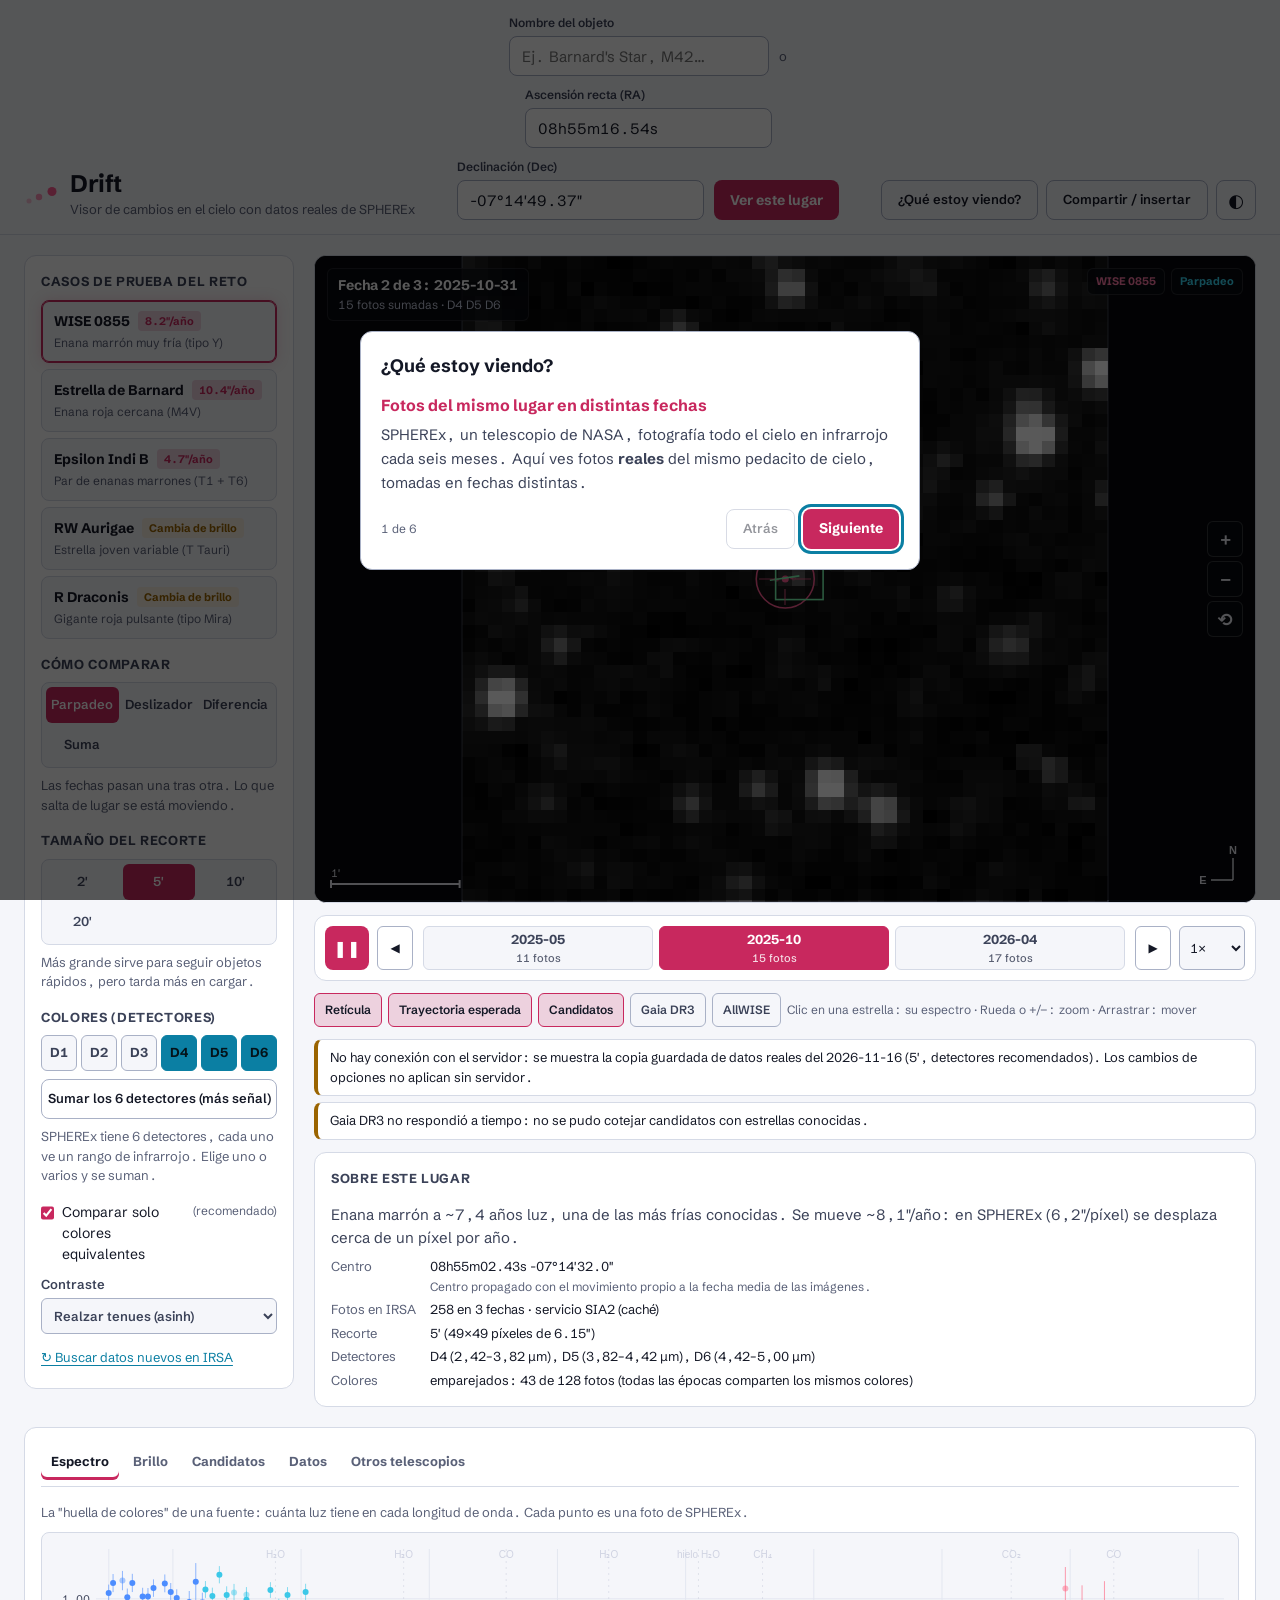
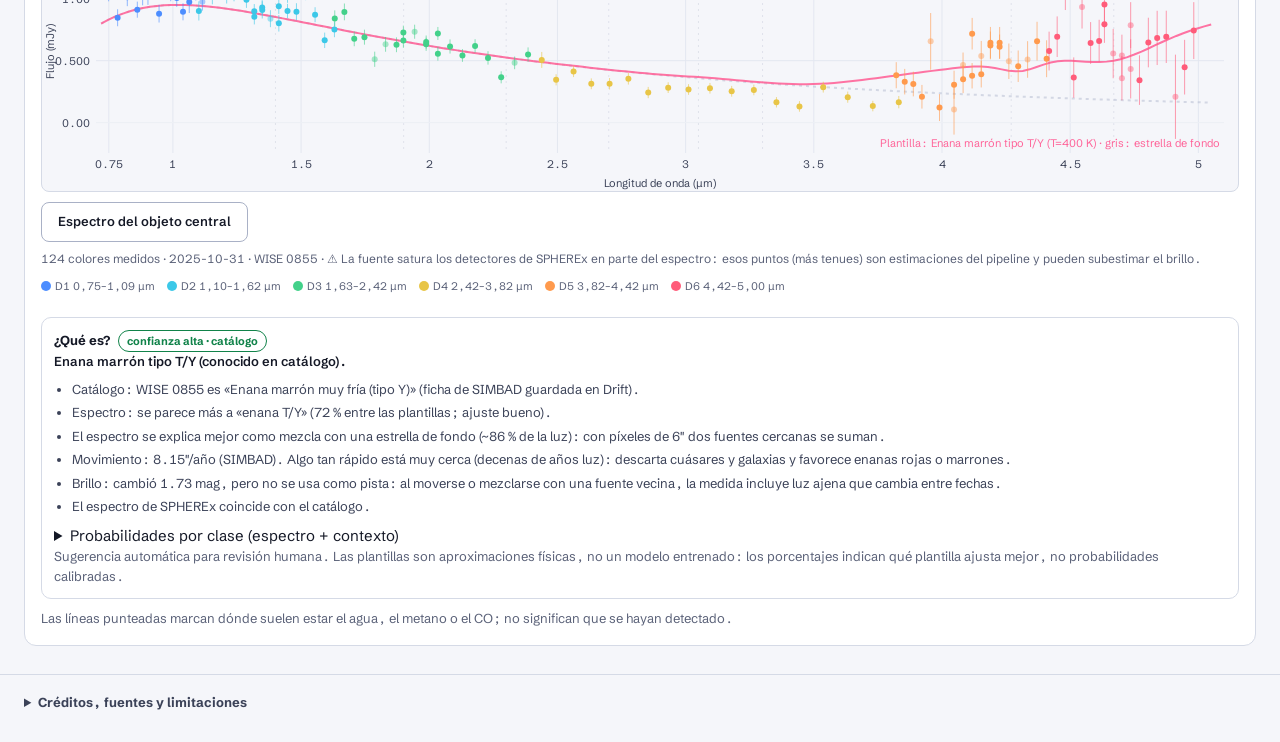
==== commit 5bf3b0e3: "push modelito modelito" ====
--- a/frontend/index.html
+++ b/frontend/index.html
@@ -8,7 +8,7 @@
   <link rel="preconnect" href="https://fonts.googleapis.com">
   <link rel="preconnect" href="https://fonts.gstatic.com" crossorigin>
   <link href="https://fonts.googleapis.com/css2?family=Schibsted+Grotesk:wght@400;500;600;700&display=swap" rel="stylesheet">
-  <link rel="stylesheet" href="./css/styles.css?v=3">
+  <link rel="stylesheet" href="./css/styles.css?v=4">
   <link rel="icon" href="data:image/svg+xml,%3Csvg xmlns='http://www.w3.org/2000/svg' viewBox='0 0 32 32'%3E%3Ccircle cx='8' cy='22' r='3' fill='%23FF5C93' fill-opacity='.4'/%3E%3Ccircle cx='16' cy='16' r='4' fill='%23FF5C93' fill-opacity='.7'/%3E%3Ccircle cx='25' cy='9' r='5' fill='%23FF5C93'/%3E%3C/svg%3E">
 </head>
 <body>
@@ -188,6 +188,7 @@
           <span id="specStatus" class="hint-inline"></span>
         </div>
         <div class="legend" id="detLegend"></div>
+        <section id="classifyBox" class="classify-box" aria-live="polite" hidden></section>
         <p class="hint">Las líneas punteadas marcan dónde suelen estar el agua, el metano o el CO; no significan que se hayan detectado.</p>
       </div>
 
@@ -259,9 +260,9 @@
     </div>
   </dialog>
 
-  <script src="./js/coords.js?v=3"></script>
-  <script src="./js/charts.js?v=3"></script>
-  <script src="./js/canvas_viewer.js?v=3"></script>
-  <script src="./js/app.js?v=3"></script>
+  <script src="./js/coords.js?v=4"></script>
+  <script src="./js/charts.js?v=4"></script>
+  <script src="./js/canvas_viewer.js?v=4"></script>
+  <script src="./js/app.js?v=4"></script>
 </body>
 </html>
--- a/frontend/css/styles.css
+++ b/frontend/css/styles.css
@@ -265,3 +265,13 @@
 body.embed .context-card, body.embed .viewer-toggles .hint-inline { display: none; }
 body.embed .app-main { grid-template-columns: 1fr; padding: 8px; }
 body.embed .canvas-container { max-height: calc(100vh - 140px); }
+
+/* Clasificación «¿Qué es?» */
+.classify-box { margin-top: 12px; padding: 12px; border: 1px solid var(--border, #2A3042); border-radius: 10px; background: var(--surface-2, transparent); }
+.classify-box header { display: flex; align-items: center; gap: 8px; flex-wrap: wrap; }
+.classify-box .sub { margin: 0; }
+.classify-box .limits { margin: 8px 0; }
+.prob-row { display: grid; grid-template-columns: minmax(0, 1fr) 90px 40px; gap: 8px; align-items: center; font-size: 12px; margin: 4px 0; }
+.prob-bar { height: 8px; border-radius: 4px; background: var(--chart-grid, #2A3042); overflow: hidden; }
+.prob-bar i { display: block; height: 100%; background: var(--accent, #FF5C93); }
+.btn-small { font-size: 12px; padding: 4px 10px; margin-top: 6px; }
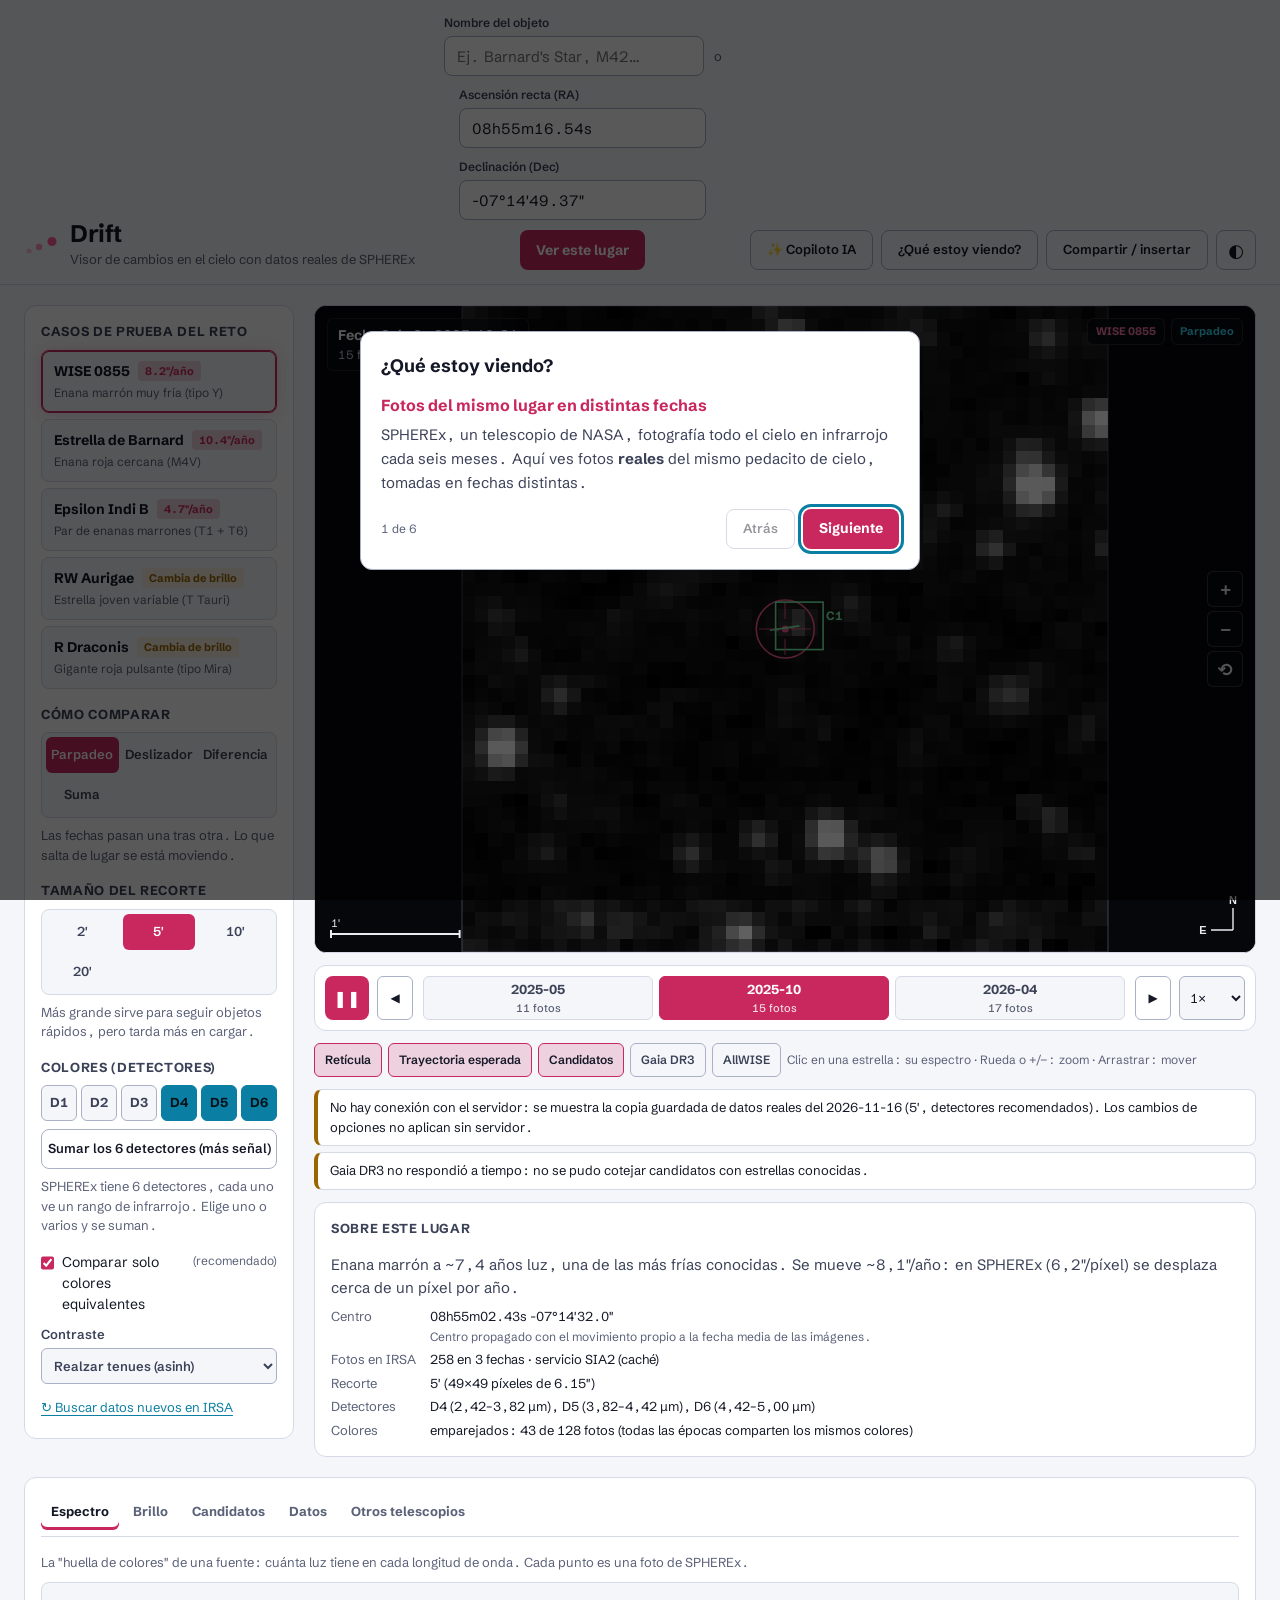
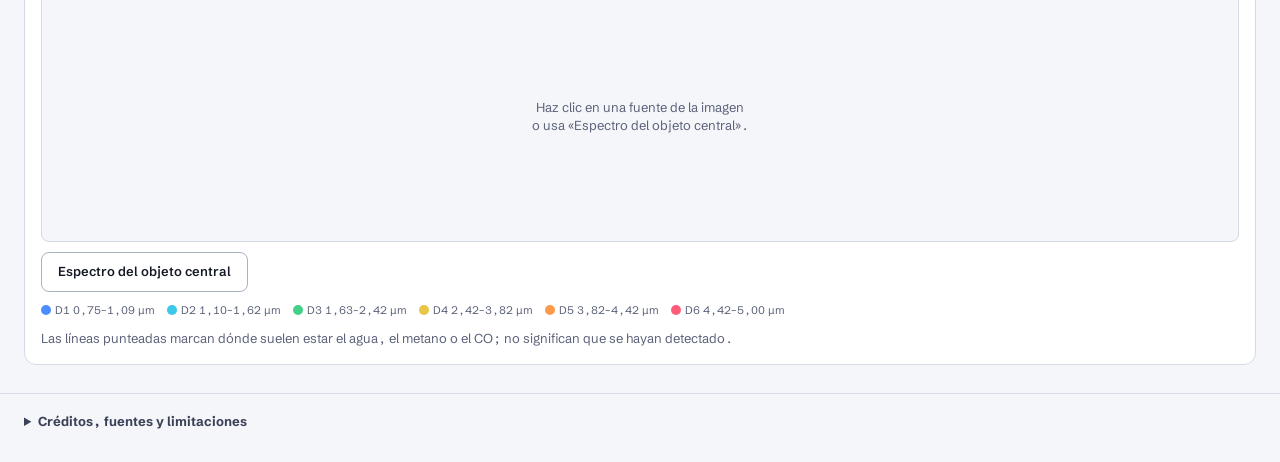
==== commit 666bc807: "CHATBOT" ====
--- a/frontend/index.html
+++ b/frontend/index.html
@@ -8,7 +8,7 @@
   <link rel="preconnect" href="https://fonts.googleapis.com">
   <link rel="preconnect" href="https://fonts.gstatic.com" crossorigin>
   <link href="https://fonts.googleapis.com/css2?family=Schibsted+Grotesk:wght@400;500;600;700&display=swap" rel="stylesheet">
-  <link rel="stylesheet" href="./css/styles.css?v=4">
+  <link rel="stylesheet" href="./css/styles.css?v=3">
   <link rel="icon" href="data:image/svg+xml,%3Csvg xmlns='http://www.w3.org/2000/svg' viewBox='0 0 32 32'%3E%3Ccircle cx='8' cy='22' r='3' fill='%23FF5C93' fill-opacity='.4'/%3E%3Ccircle cx='16' cy='16' r='4' fill='%23FF5C93' fill-opacity='.7'/%3E%3Ccircle cx='25' cy='9' r='5' fill='%23FF5C93'/%3E%3C/svg%3E">
 </head>
 <body>
@@ -46,6 +46,7 @@
     </form>
 
     <div class="header-actions">
+      <button id="btnChat" class="btn-secondary" type="button" aria-expanded="false" aria-controls="chatPanel">✨ Copiloto IA</button>
       <button id="btnTour" class="btn-secondary" type="button">¿Qué estoy viendo?</button>
       <button id="btnShare" class="btn-secondary" type="button">Compartir / insertar</button>
       <button id="btnTheme" class="btn-secondary icon-only" type="button" aria-label="Cambiar tema claro u oscuro" title="Tema claro/oscuro">◐</button>
@@ -188,7 +189,6 @@
           <span id="specStatus" class="hint-inline"></span>
         </div>
         <div class="legend" id="detLegend"></div>
-        <section id="classifyBox" class="classify-box" aria-live="polite" hidden></section>
         <p class="hint">Las líneas punteadas marcan dónde suelen estar el agua, el metano o el CO; no significan que se hayan detectado.</p>
       </div>
 
@@ -243,6 +243,15 @@
     </details>
   </footer>
 
+  <!-- Copiloto IA -->
+  <aside id="chatPanel" class="chat-panel" aria-label="Copiloto IA" hidden>
+    <div class="chat-head"><strong>✨ Copiloto IA</strong><button id="chatClose" class="btn-secondary" type="button" aria-label="Cerrar">✕</button></div>
+    <p class="hint chat-note">Asistente de IA (Groq). Puede equivocarse; los candidatos son preliminares y requieren revisión humana.</p>
+    <div id="chatLog" class="chat-log" aria-live="polite"></div>
+    <div id="chatSuggest" class="chat-suggest"></div>
+    <form id="chatForm" class="chat-form"><input id="chatInput" class="text-input" placeholder="Pregunta algo… (Ctrl+K)" maxlength="500" autocomplete="off"><button class="btn-primary" type="submit">Enviar</button></form>
+  </aside>
+
   <!-- Compartir -->
   <dialog id="shareDialog" class="modal-box" aria-labelledby="shareTitle">
     <h3 id="shareTitle" class="modal-title">Compartir esta vista</h3>
@@ -260,9 +269,10 @@
     </div>
   </dialog>
 
-  <script src="./js/coords.js?v=4"></script>
-  <script src="./js/charts.js?v=4"></script>
-  <script src="./js/canvas_viewer.js?v=4"></script>
-  <script src="./js/app.js?v=4"></script>
+  <script src="./js/coords.js?v=3"></script>
+  <script src="./js/charts.js?v=3"></script>
+  <script src="./js/canvas_viewer.js?v=3"></script>
+  <script src="./js/app.js?v=3"></script>
+  <script src="./js/chat.js?v=3"></script>
 </body>
 </html>
--- a/frontend/css/styles.css
+++ b/frontend/css/styles.css
@@ -266,12 +266,19 @@
 body.embed .app-main { grid-template-columns: 1fr; padding: 8px; }
 body.embed .canvas-container { max-height: calc(100vh - 140px); }
 
-/* Clasificación «¿Qué es?» */
-.classify-box { margin-top: 12px; padding: 12px; border: 1px solid var(--border, #2A3042); border-radius: 10px; background: var(--surface-2, transparent); }
-.classify-box header { display: flex; align-items: center; gap: 8px; flex-wrap: wrap; }
-.classify-box .sub { margin: 0; }
-.classify-box .limits { margin: 8px 0; }
-.prob-row { display: grid; grid-template-columns: minmax(0, 1fr) 90px 40px; gap: 8px; align-items: center; font-size: 12px; margin: 4px 0; }
-.prob-bar { height: 8px; border-radius: 4px; background: var(--chart-grid, #2A3042); overflow: hidden; }
-.prob-bar i { display: block; height: 100%; background: var(--accent, #FF5C93); }
-.btn-small { font-size: 12px; padding: 4px 10px; margin-top: 6px; }
+/* ---------------------------------------------------------------- copiloto IA */
+.chat-panel { position: fixed; top: 0; right: 0; bottom: 0; width: min(380px, 100vw); z-index: 50; display: flex; flex-direction: column; gap: 8px;
+  padding: 14px; background: var(--bg-surface); border-left: 1px solid var(--border-strong); box-shadow: -8px 0 30px rgba(0,0,0,.35); }
+.chat-panel[hidden] { display: none; }
+.chat-head { display: flex; justify-content: space-between; align-items: center; }
+.chat-note { margin: 0; }
+.chat-log { flex: 1; overflow-y: auto; display: flex; flex-direction: column; gap: 8px; padding: 4px 2px; }
+.chat-msg { max-width: 90%; padding: 8px 12px; border-radius: var(--r-lg); font-size: 14px; line-height: 1.45; white-space: pre-wrap; }
+.chat-msg.bot { align-self: flex-start; background: var(--bg-elev); }
+.chat-msg.user { align-self: flex-end; background: var(--accent); color: var(--accent-ink); }
+.chat-msg.err { color: var(--red); }
+.chat-suggest { display: flex; flex-wrap: wrap; gap: 6px; }
+.chat-pill { background: transparent; border: 1px solid var(--border-strong); border-radius: 999px; padding: 4px 10px; font-size: 12px; color: var(--text-muted); cursor: pointer; }
+.chat-pill:hover { background: var(--bg-elev); }
+.chat-form { display: flex; gap: 8px; }
+.chat-form .text-input { min-width: 0; }
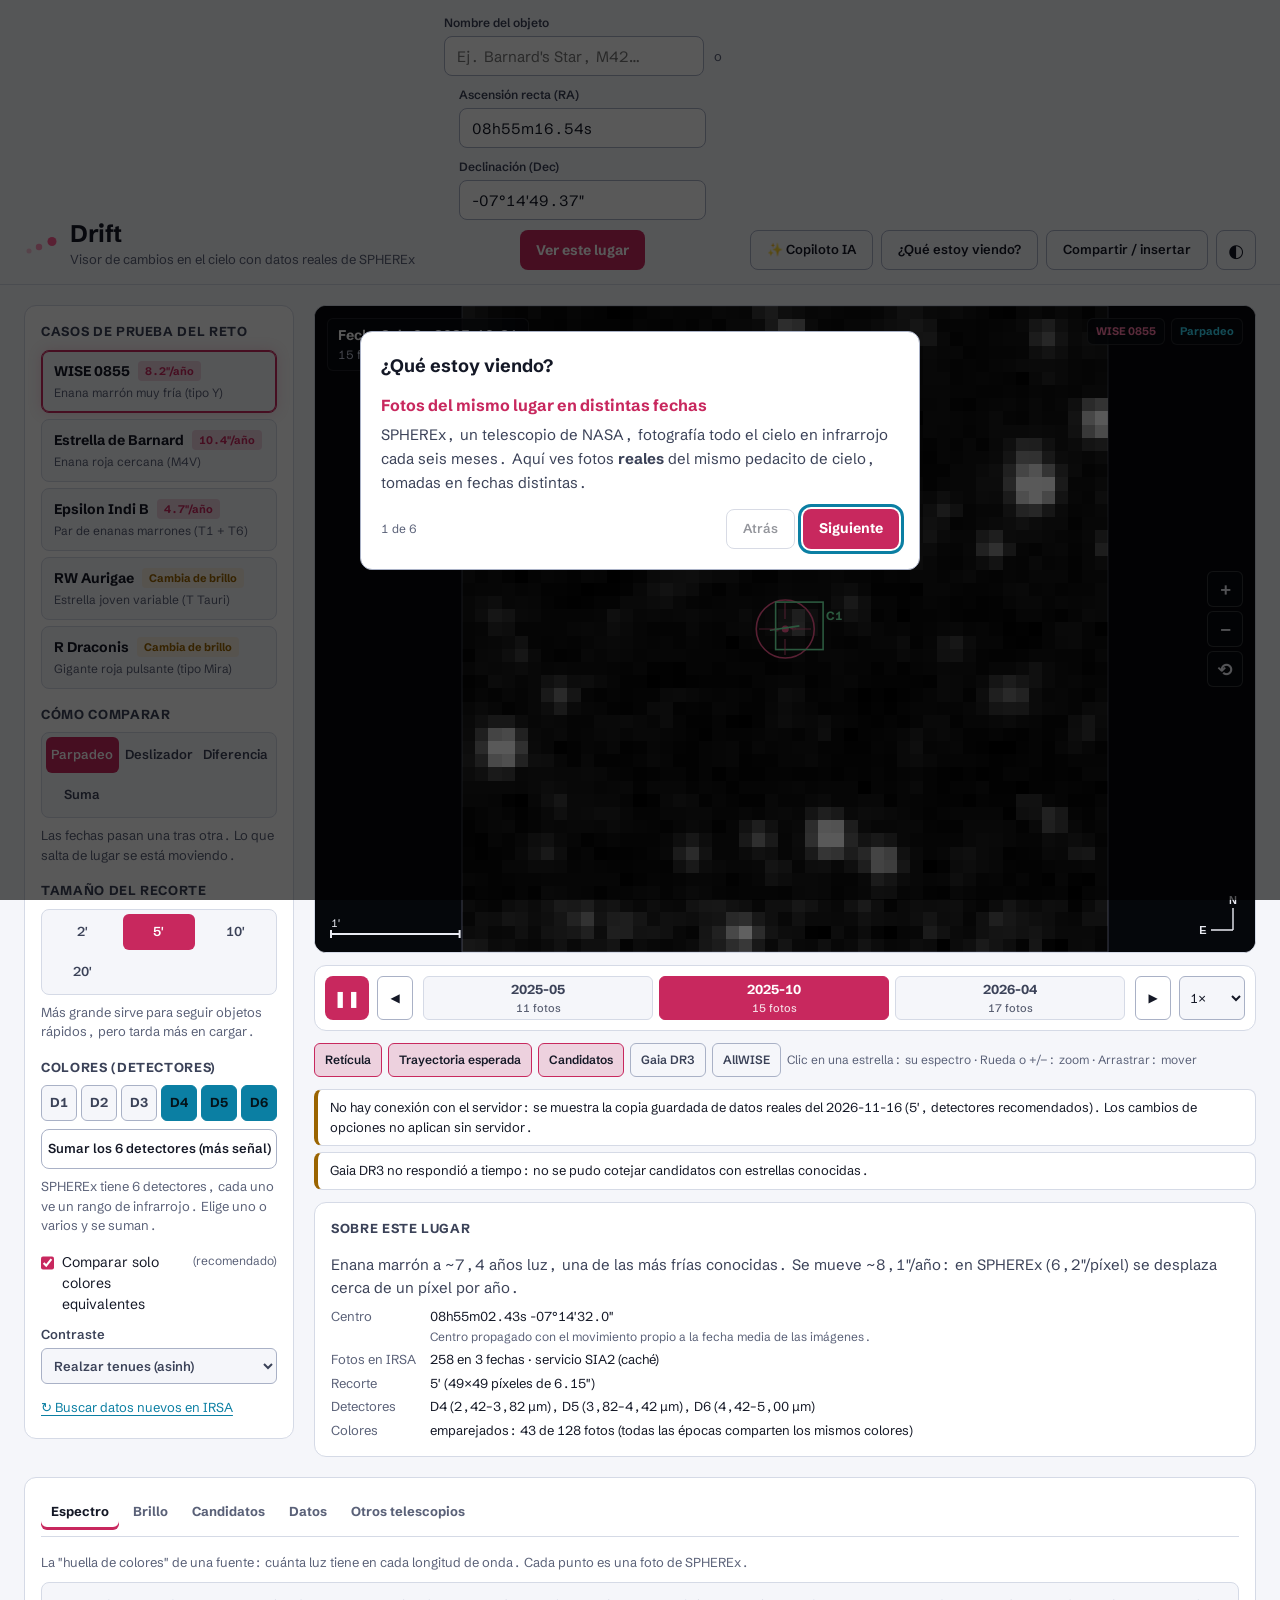
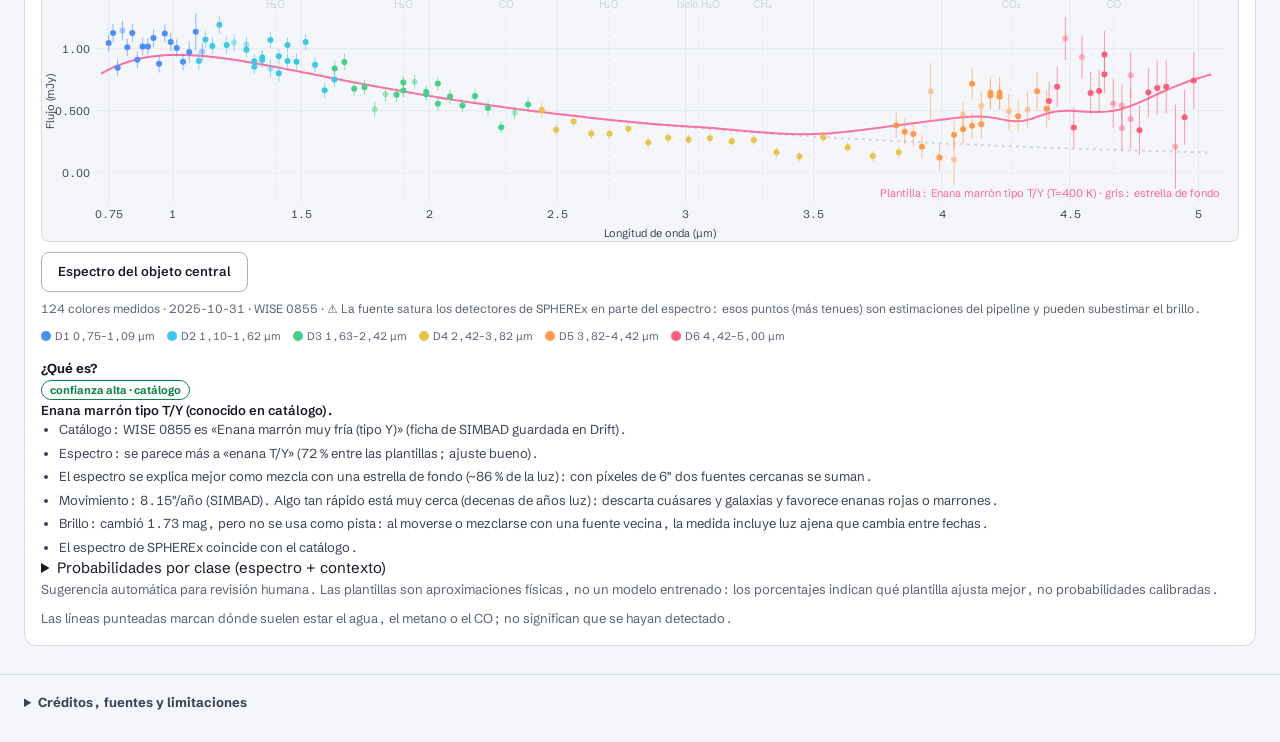
==== commit e0cc7478: "Merge branch 'main' of https://github.com/giano-montano/nasa-space-apps-challenge-12-6743V3R" ====
--- a/frontend/index.html
+++ b/frontend/index.html
@@ -8,7 +8,7 @@
   <link rel="preconnect" href="https://fonts.googleapis.com">
   <link rel="preconnect" href="https://fonts.gstatic.com" crossorigin>
   <link href="https://fonts.googleapis.com/css2?family=Schibsted+Grotesk:wght@400;500;600;700&display=swap" rel="stylesheet">
-  <link rel="stylesheet" href="./css/styles.css?v=3">
+  <link rel="stylesheet" href="./css/styles.css?v=4">
   <link rel="icon" href="data:image/svg+xml,%3Csvg xmlns='http://www.w3.org/2000/svg' viewBox='0 0 32 32'%3E%3Ccircle cx='8' cy='22' r='3' fill='%23FF5C93' fill-opacity='.4'/%3E%3Ccircle cx='16' cy='16' r='4' fill='%23FF5C93' fill-opacity='.7'/%3E%3Ccircle cx='25' cy='9' r='5' fill='%23FF5C93'/%3E%3C/svg%3E">
 </head>
 <body>
@@ -189,6 +189,7 @@
           <span id="specStatus" class="hint-inline"></span>
         </div>
         <div class="legend" id="detLegend"></div>
+        <section id="classifyBox" class="classify-box" aria-live="polite" hidden></section>
         <p class="hint">Las líneas punteadas marcan dónde suelen estar el agua, el metano o el CO; no significan que se hayan detectado.</p>
       </div>
 
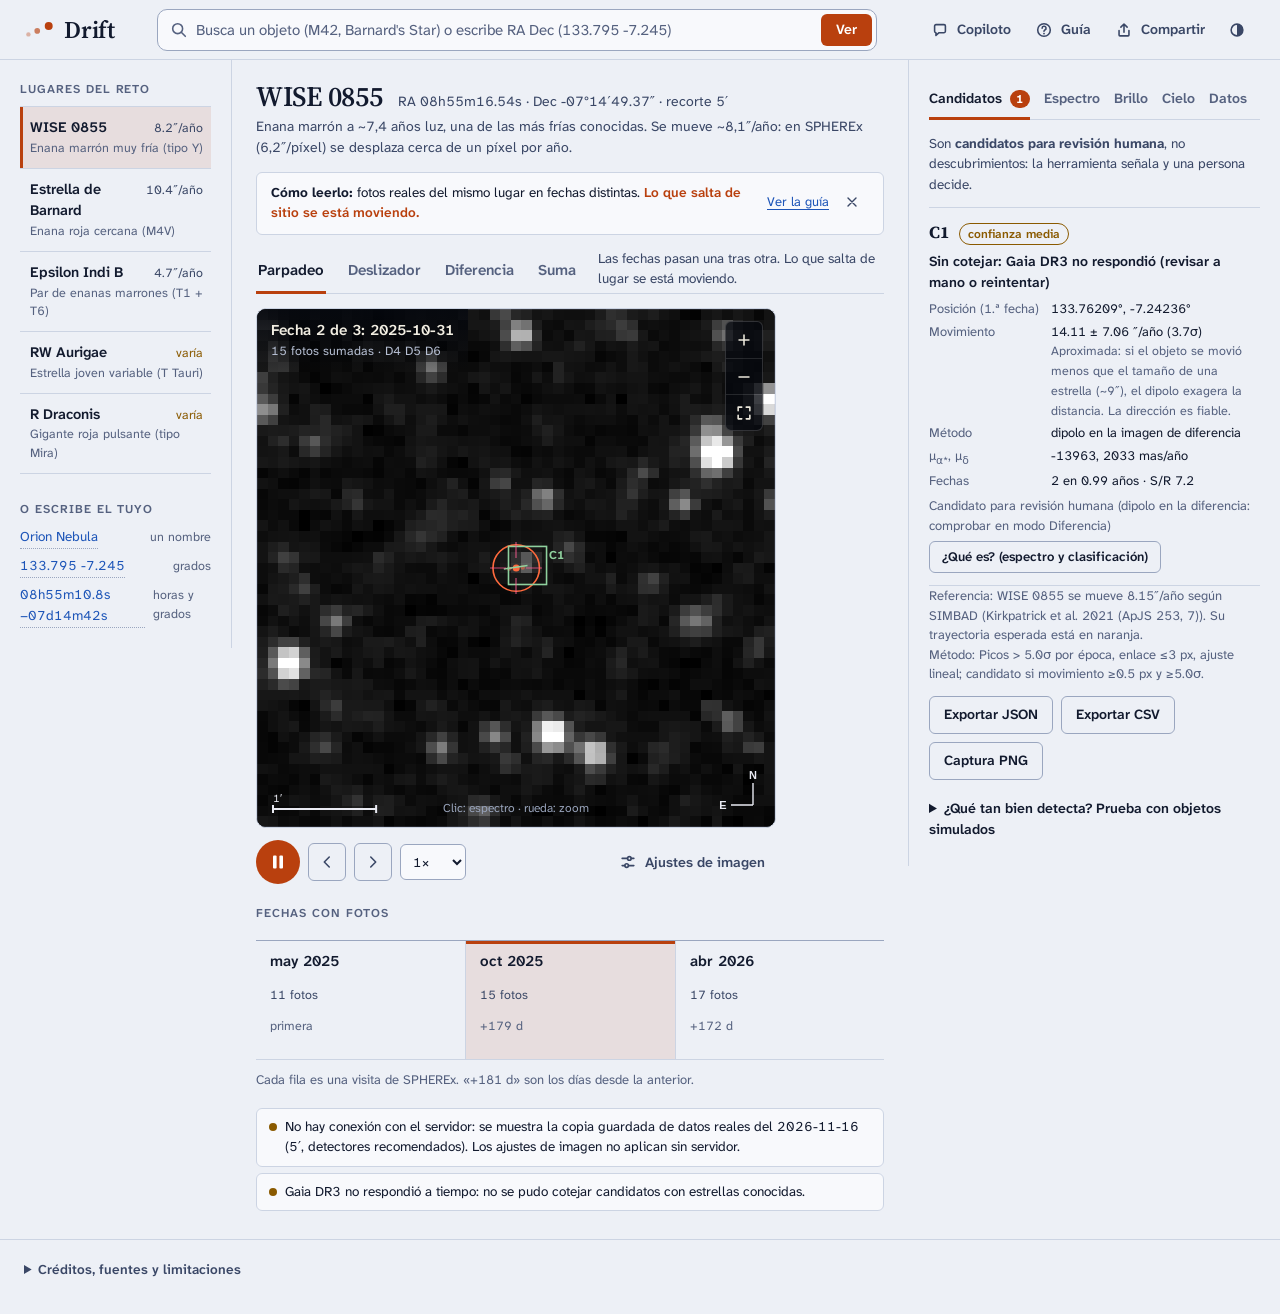
==== commit 93792c3c: "Redesign Drift interface and add Wrangler config Refresh the app with a responsive layout, streamlin" ====
--- a/frontend/index.html
+++ b/frontend/index.html
@@ -7,144 +7,182 @@
   <meta name="description" content="Mira cómo cambia el cielo con imágenes reales de la misión SPHEREx de NASA: escribe una posición y ve sus fotos en distintas fechas como un mini video.">
   <link rel="preconnect" href="https://fonts.googleapis.com">
   <link rel="preconnect" href="https://fonts.gstatic.com" crossorigin>
-  <link href="https://fonts.googleapis.com/css2?family=Schibsted+Grotesk:wght@400;500;600;700&display=swap" rel="stylesheet">
+  <link href="https://fonts.googleapis.com/css2?family=Atkinson+Hyperlegible+Next:wght@400;500;600;700&family=Source+Serif+4:opsz,wght@8..60,500;8..60,600&display=swap" rel="stylesheet">
   <link rel="stylesheet" href="./css/styles.css?v=4">
-  <link rel="icon" href="data:image/svg+xml,%3Csvg xmlns='http://www.w3.org/2000/svg' viewBox='0 0 32 32'%3E%3Ccircle cx='8' cy='22' r='3' fill='%23FF5C93' fill-opacity='.4'/%3E%3Ccircle cx='16' cy='16' r='4' fill='%23FF5C93' fill-opacity='.7'/%3E%3Ccircle cx='25' cy='9' r='5' fill='%23FF5C93'/%3E%3C/svg%3E">
+  <link rel="icon" href="data:image/svg+xml,%3Csvg xmlns='http://www.w3.org/2000/svg' viewBox='0 0 32 32'%3E%3Crect width='32' height='32' rx='6' fill='%230B1220'/%3E%3Ccircle cx='8' cy='22' r='2.5' fill='%23FF6A3D' fill-opacity='.4'/%3E%3Ccircle cx='16' cy='16' r='3.2' fill='%23FF6A3D' fill-opacity='.7'/%3E%3Ccircle cx='25' cy='9' r='4' fill='%23FF6A3D'/%3E%3C/svg%3E">
 </head>
 <body>
+  <!-- iconos (un solo trazo, 1.75px) -->
+  <svg width="0" height="0" style="position:absolute" aria-hidden="true" focusable="false">
+    <defs>
+      <symbol id="i-search" viewBox="0 0 20 20"><circle cx="8.5" cy="8.5" r="5.5" fill="none" stroke="currentColor" stroke-width="1.75"/><path d="M12.8 12.8 17 17" stroke="currentColor" stroke-width="1.75" stroke-linecap="round"/></symbol>
+      <symbol id="i-play" viewBox="0 0 20 20"><path d="M6 3.8v12.4a.6.6 0 0 0 .9.5l9.6-6.2a.6.6 0 0 0 0-1L6.9 3.3a.6.6 0 0 0-.9.5Z" fill="currentColor"/></symbol>
+      <symbol id="i-pause" viewBox="0 0 20 20"><rect x="5" y="3.5" width="3.6" height="13" rx="1" fill="currentColor"/><rect x="11.4" y="3.5" width="3.6" height="13" rx="1" fill="currentColor"/></symbol>
+      <symbol id="i-prev" viewBox="0 0 20 20"><path d="M12.5 4.5 7 10l5.5 5.5" fill="none" stroke="currentColor" stroke-width="1.75" stroke-linecap="round" stroke-linejoin="round"/></symbol>
+      <symbol id="i-next" viewBox="0 0 20 20"><path d="M7.5 4.5 13 10l-5.5 5.5" fill="none" stroke="currentColor" stroke-width="1.75" stroke-linecap="round" stroke-linejoin="round"/></symbol>
+      <symbol id="i-plus" viewBox="0 0 20 20"><path d="M10 4.5v11M4.5 10h11" stroke="currentColor" stroke-width="1.75" stroke-linecap="round"/></symbol>
+      <symbol id="i-minus" viewBox="0 0 20 20"><path d="M4.5 10h11" stroke="currentColor" stroke-width="1.75" stroke-linecap="round"/></symbol>
+      <symbol id="i-fit" viewBox="0 0 20 20"><path d="M3.5 7.5v-4h4M16.5 7.5v-4h-4M3.5 12.5v4h4M16.5 12.5v4h-4" fill="none" stroke="currentColor" stroke-width="1.75" stroke-linecap="round" stroke-linejoin="round"/></symbol>
+      <symbol id="i-sliders" viewBox="0 0 20 20"><path d="M3.5 6h6M13.5 6h3M3.5 14h3M10.5 14h6" stroke="currentColor" stroke-width="1.75" stroke-linecap="round"/><circle cx="11.5" cy="6" r="2" fill="none" stroke="currentColor" stroke-width="1.75"/><circle cx="8.5" cy="14" r="2" fill="none" stroke="currentColor" stroke-width="1.75"/></symbol>
+      <symbol id="i-share" viewBox="0 0 20 20"><path d="M10 12.5V3.5M6.5 6.8 10 3.3l3.5 3.5M4.5 10.5v5a1 1 0 0 0 1 1h9a1 1 0 0 0 1-1v-5" fill="none" stroke="currentColor" stroke-width="1.75" stroke-linecap="round" stroke-linejoin="round"/></symbol>
+      <symbol id="i-help" viewBox="0 0 20 20"><circle cx="10" cy="10" r="7" fill="none" stroke="currentColor" stroke-width="1.75"/><path d="M7.9 8a2.2 2.2 0 1 1 3.1 2c-.7.4-1 .8-1 1.5" fill="none" stroke="currentColor" stroke-width="1.75" stroke-linecap="round"/><circle cx="10" cy="14" r="1" fill="currentColor"/></symbol>
+      <symbol id="i-theme" viewBox="0 0 20 20"><circle cx="10" cy="10" r="6.5" fill="none" stroke="currentColor" stroke-width="1.75"/><path d="M10 3.5a6.5 6.5 0 0 1 0 13Z" fill="currentColor"/></symbol>
+      <symbol id="i-chat" viewBox="0 0 20 20"><path d="M4 5.5a1.5 1.5 0 0 1 1.5-1.5h9A1.5 1.5 0 0 1 16 5.5v6a1.5 1.5 0 0 1-1.5 1.5H9l-3.5 3v-3H5.5A1.5 1.5 0 0 1 4 11.5Z" fill="none" stroke="currentColor" stroke-width="1.75" stroke-linejoin="round"/></symbol>
+      <symbol id="i-close" viewBox="0 0 20 20"><path d="m5 5 10 10M15 5 5 15" stroke="currentColor" stroke-width="1.75" stroke-linecap="round"/></symbol>
+    </defs>
+  </svg>
+
   <a class="skip-link" href="#viewer">Saltar al visor</a>
 
   <header class="app-header">
-    <div class="brand-section">
-      <svg width="34" height="20" viewBox="0 0 34 20" aria-hidden="true">
-        <circle cx="5" cy="15" r="2.5" fill="#FF5C93" fill-opacity="0.35"></circle>
-        <circle cx="15" cy="11" r="3.2" fill="#FF5C93" fill-opacity="0.65"></circle>
-        <circle cx="28" cy="5.5" r="4.5" fill="#FF5C93"></circle>
+    <a class="brand" href="./" aria-label="Drift, inicio">
+      <svg width="30" height="18" viewBox="0 0 34 20" aria-hidden="true">
+        <circle cx="5" cy="15" r="2.5" fill="currentColor" fill-opacity="0.35"/><circle cx="15" cy="11" r="3.2" fill="currentColor" fill-opacity="0.65"/><circle cx="28" cy="5.5" r="4.5" fill="currentColor"/>
       </svg>
+      <span class="brand-title">Drift</span>
+    </a>
+
+    <form id="searchForm" class="search" autocomplete="off" role="search">
+      <label for="nameInput" class="sr-only">Objeto o coordenadas</label>
+      <svg class="search-ico" width="18" height="18" aria-hidden="true"><use href="#i-search"/></svg>
+      <input type="text" id="nameInput" class="search-input" placeholder="Busca un objeto (M42, Barnard's Star) o escribe RA Dec (133.795 -7.245)" aria-describedby="searchHelp" enterkeyhint="search">
+      <button type="submit" class="btn-primary">Ver</button>
+      <p id="searchHelp" class="sr-only">Escribe un nombre, o ascensión recta y declinación en grados u horas y grados sexagesimales, separadas por coma o espacio.</p>
+    </form>
+
+    <nav class="header-actions" aria-label="Herramientas">
+      <button id="btnChat" class="btn-quiet" type="button" aria-expanded="false" aria-controls="chatPanel"><svg width="18" height="18" aria-hidden="true"><use href="#i-chat"/></svg><span>Copiloto</span></button>
+      <button id="btnTour" class="btn-quiet" type="button"><svg width="18" height="18" aria-hidden="true"><use href="#i-help"/></svg><span>Guía</span></button>
+      <button id="btnShare" class="btn-quiet" type="button"><svg width="18" height="18" aria-hidden="true"><use href="#i-share"/></svg><span>Compartir</span></button>
+      <button id="btnTheme" class="btn-quiet icon-only" type="button" aria-label="Cambiar tema claro u oscuro" title="Tema claro/oscuro"><svg width="18" height="18" aria-hidden="true"><use href="#i-theme"/></svg></button>
+    </nav>
+  </header>
+
+  <main class="app-main">
+    <!-- Lugares -->
+    <aside class="places" aria-labelledby="placesTitle">
       <div>
-        <h1 class="brand-title">Drift</h1>
-        <span class="brand-subtitle">Visor de cambios en el cielo con datos reales de SPHEREx</span>
-      </div>
-    </div>
-
-    <form id="searchForm" class="coords-bar" autocomplete="off" aria-label="Buscar una posición del cielo">
-      <div class="input-field-group grow">
-        <label for="nameInput">Nombre del objeto</label>
-        <input type="text" id="nameInput" class="text-input" placeholder="Ej. Barnard's Star, M42…" aria-describedby="searchHelp">
-      </div>
-      <span class="or-sep" aria-hidden="true">o</span>
-      <div class="input-field-group">
-        <label for="raInput">Ascensión recta (RA)</label>
-        <input type="text" id="raInput" class="text-input" placeholder="133.795 o 08h55m10.8s" inputmode="text">
-      </div>
-      <div class="input-field-group">
-        <label for="decInput">Declinación (Dec)</label>
-        <input type="text" id="decInput" class="text-input" placeholder="-7.245 o -07d14m42s">
-      </div>
-      <button type="submit" class="btn-primary">Ver este lugar</button>
-      <p id="searchHelp" class="sr-only">Escribe un nombre, o RA y Dec en grados o en horas/grados sexagesimales.</p>
-    </form>
-
-    <div class="header-actions">
-      <button id="btnChat" class="btn-secondary" type="button" aria-expanded="false" aria-controls="chatPanel">✨ Copiloto IA</button>
-      <button id="btnTour" class="btn-secondary" type="button">¿Qué estoy viendo?</button>
-      <button id="btnShare" class="btn-secondary" type="button">Compartir / insertar</button>
-      <button id="btnTheme" class="btn-secondary icon-only" type="button" aria-label="Cambiar tema claro u oscuro" title="Tema claro/oscuro">◐</button>
-    </div>
-  </header>
-
-  <main class="app-main">
-    <!-- Columna 1: objetivos y controles -->
-    <aside class="panel-card controls-column" aria-label="Objetos y controles">
-      <section>
-        <h2 class="panel-title">Casos de prueba del reto</h2>
+        <h2 class="rail-title" id="placesTitle">Lugares del reto</h2>
         <div id="targetsList" class="targets-list" role="list"></div>
-      </section>
-
-      <section>
-        <h2 class="panel-title" id="modeLabel">Cómo comparar</h2>
-        <div class="seg" role="radiogroup" aria-labelledby="modeLabel">
-          <button class="seg-btn active" role="radio" aria-checked="true" data-mode="blink" title="Las fechas pasan una tras otra (como un video)">Parpadeo</button>
-          <button class="seg-btn" role="radio" aria-checked="false" data-mode="swipe" title="Arrastra la barra para comparar dos fechas">Deslizador</button>
-          <button class="seg-btn" role="radio" aria-checked="false" data-mode="diff" title="Resta una fecha de otra: queda lo que cambió">Diferencia</button>
-          <button class="seg-btn" role="radio" aria-checked="false" data-mode="sum" title="Suma todas las fechas: más señal, lo móvil se borra">Suma</button>
-        </div>
-        <p id="modeHint" class="hint">Las fechas pasan una tras otra. Lo que salta de lugar se está moviendo.</p>
-      </section>
-
-      <section>
-        <h2 class="panel-title" id="fovLabel">Tamaño del recorte</h2>
-        <div class="seg" role="radiogroup" aria-labelledby="fovLabel">
-          <button class="seg-btn fov-btn" data-fov="2" role="radio" aria-checked="false">2′</button>
-          <button class="seg-btn fov-btn active" data-fov="5" role="radio" aria-checked="true">5′</button>
-          <button class="seg-btn fov-btn" data-fov="10" role="radio" aria-checked="false">10′</button>
-          <button class="seg-btn fov-btn" data-fov="20" role="radio" aria-checked="false">20′</button>
-        </div>
-        <p id="fovHint" class="hint">Más grande sirve para seguir objetos rápidos, pero tarda más en cargar.</p>
-      </section>
-
-      <section>
-        <h2 class="panel-title" id="detLabel">Colores (detectores)</h2>
-        <div class="det-grid" role="group" aria-labelledby="detLabel">
-          <button class="det-btn" data-det="1" aria-pressed="false" title="0,75–1,09 µm">D1</button>
-          <button class="det-btn" data-det="2" aria-pressed="false" title="1,10–1,62 µm">D2</button>
-          <button class="det-btn" data-det="3" aria-pressed="false" title="1,63–2,42 µm">D3</button>
-          <button class="det-btn" data-det="4" aria-pressed="false" title="2,42–3,82 µm">D4</button>
-          <button class="det-btn" data-det="5" aria-pressed="false" title="3,82–4,42 µm">D5</button>
-          <button class="det-btn" data-det="6" aria-pressed="false" title="4,42–5,00 µm">D6</button>
-        </div>
-        <button id="btnAllDets" class="btn-secondary full" type="button">Sumar los 6 detectores (más señal)</button>
-        <p class="hint">SPHEREx tiene 6 detectores, cada uno ve un rango de infrarrojo. Elige uno o varios y se suman.</p>
-      </section>
-
-      <section class="options">
-        <label class="check"><input type="checkbox" id="optMatch" checked> Comparar solo colores equivalentes <span class="hint-inline">(recomendado)</span></label>
-        <label class="field-inline" for="optStretch">Contraste
-          <select id="optStretch" class="select">
-            <option value="asinh">Realzar tenues (asinh)</option>
-            <option value="log">Logarítmico</option>
-            <option value="sqrt">Raíz cuadrada</option>
-            <option value="linear">Lineal</option>
-          </select>
-        </label>
-        <button id="btnRefresh" class="btn-link" type="button" title="Volver a consultar IRSA por si hay datos nuevos">↻ Buscar datos nuevos en IRSA</button>
-      </section>
+      </div>
+      <div class="try">
+        <h2 class="rail-title">O escribe el tuyo</h2>
+        <ul class="try-list">
+          <li><button type="button" class="try-chip" data-q="Orion Nebula">Orion Nebula</button><span>un nombre</span></li>
+          <li><button type="button" class="try-chip" data-q="133.795 -7.245">133.795 -7.245</button><span>grados</span></li>
+          <li><button type="button" class="try-chip" data-q="08h55m10.8s -07d14m42s">08h55m10.8s −07d14m42s</button><span>horas y grados</span></li>
+        </ul>
+      </div>
     </aside>
 
-    <!-- Columna 2: visor -->
+    <!-- Visor -->
     <section id="viewer" class="viewer-column" aria-label="Visor de imágenes">
+      <div class="place-line">
+        <div class="place-head">
+          <h1 id="placeName" class="place-name">Cargando…</h1>
+          <p id="placeCoords" class="place-coords"></p>
+        </div>
+        <p id="targetDescription" class="place-desc"></p>
+      </div>
+
+      <div id="introBanner" class="intro" hidden>
+        <p><strong>Cómo leerlo:</strong> fotos reales del mismo lugar en fechas distintas. <span class="rubric">Lo que salta de sitio se está moviendo.</span></p>
+        <div class="intro-actions"><button id="introTour" class="btn-link" type="button">Ver la guía</button><button id="introClose" class="btn-quiet icon-only" type="button" aria-label="Cerrar este aviso"><svg width="16" height="16" aria-hidden="true"><use href="#i-close"/></svg></button></div>
+      </div>
+
+      <div class="modes" role="radiogroup" aria-label="Cómo comparar las fechas">
+        <button class="mode-btn active" role="radio" aria-checked="true" data-mode="blink">Parpadeo</button>
+        <button class="mode-btn" role="radio" aria-checked="false" data-mode="swipe">Deslizador</button>
+        <button class="mode-btn" role="radio" aria-checked="false" data-mode="diff">Diferencia</button>
+        <button class="mode-btn" role="radio" aria-checked="false" data-mode="sum">Suma</button>
+        <p id="modeHint" class="mode-hint"></p>
+      </div>
+
+      <div class="stage">
+      <div class="stage-main">
       <div class="canvas-container">
         <canvas id="skyCanvas" role="img" aria-label="Imagen de SPHEREx del parche de cielo elegido" tabindex="0"></canvas>
-        <div class="hud-top-left" aria-live="polite">
+        <div class="hud" aria-live="polite">
           <div id="hudTitle" class="hud-title">—</div>
           <div id="hudSub" class="hud-sub"></div>
         </div>
-        <div class="hud-top-right">
-          <span id="hudTarget" class="hud-badge">—</span>
-          <span id="hudMode" class="hud-badge cyan">Parpadeo</span>
-        </div>
-        <div class="zoom-ctl">
-          <button id="btnZoomIn" class="toggle-btn" aria-label="Acercar">+</button>
-          <button id="btnZoomOut" class="toggle-btn" aria-label="Alejar">−</button>
-          <button id="btnZoomReset" class="toggle-btn" aria-label="Centrar">⟲</button>
-        </div>
+        <div class="zoom-ctl" role="group" aria-label="Zoom">
+          <button id="btnZoomIn" aria-label="Acercar"><svg width="18" height="18" aria-hidden="true"><use href="#i-plus"/></svg></button>
+          <button id="btnZoomOut" aria-label="Alejar"><svg width="18" height="18" aria-hidden="true"><use href="#i-minus"/></svg></button>
+          <button id="btnZoomReset" aria-label="Encuadrar"><svg width="18" height="18" aria-hidden="true"><use href="#i-fit"/></svg></button>
+        </div>
+        <p class="canvas-tip">Clic: espectro · rueda: zoom</p>
         <div id="loader" class="loader" hidden role="status" aria-live="polite">
           <div class="spinner" aria-hidden="true"></div>
           <div id="loaderText">Buscando imágenes en IRSA…</div>
           <div class="progress"><div id="loaderBar" class="progress-bar"></div></div>
-          <div id="loaderSub" class="loader-sub">La primera vez puede tardar hasta un minuto: se bajan recortes de cada foto. Luego queda guardado.</div>
-        </div>
-      </div>
-
-      <div class="player-toolbar" role="toolbar" aria-label="Reproductor">
-        <button id="btnPlay" class="btn-play" aria-label="Reproducir">▶</button>
-        <button id="btnPrev" class="btn-step" aria-label="Fecha anterior">◀</button>
-        <div id="timeline" class="timeline" role="group" aria-label="Línea de tiempo: fechas con imágenes"></div>
-        <button id="btnNext" class="btn-step" aria-label="Fecha siguiente">▶</button>
-        <label class="sr-only" for="speed">Velocidad</label>
-        <select id="speed" class="speed-select" title="Velocidad">
-          <option value="1600">0,5×</option><option value="800" selected>1×</option><option value="400">2×</option><option value="200">4×</option>
-        </select>
+          <div id="loaderSub" class="loader-sub">La primera vez de cada lugar tarda hasta un minuto: se bajan recortes de cada foto. Después queda guardado y abre al instante.</div>
+        </div>
+      </div>
+
+      <div class="player" role="toolbar" aria-label="Reproductor">
+        <button id="btnPlay" class="btn-play" aria-label="Reproducir" data-state="paused">
+          <svg class="ico-play" width="20" height="20" aria-hidden="true"><use href="#i-play"/></svg>
+          <svg class="ico-pause" width="20" height="20" aria-hidden="true"><use href="#i-pause"/></svg>
+        </button>
+        <button id="btnPrev" class="btn-step" aria-label="Fecha anterior"><svg width="18" height="18" aria-hidden="true"><use href="#i-prev"/></svg></button>
+        <button id="btnNext" class="btn-step" aria-label="Fecha siguiente"><svg width="18" height="18" aria-hidden="true"><use href="#i-next"/></svg></button>
+        <label class="speed"><span class="sr-only">Velocidad</span>
+          <select id="speed" class="select" title="Velocidad">
+            <option value="1600">0,5×</option><option value="800" selected>1×</option><option value="400">2×</option><option value="200">4×</option>
+          </select>
+        </label>
+
+        <details id="settings" class="settings">
+          <summary class="btn-quiet"><svg width="18" height="18" aria-hidden="true"><use href="#i-sliders"/></svg><span>Ajustes de imagen</span></summary>
+          <div class="settings-panel">
+            <fieldset>
+              <legend>Tamaño del recorte</legend>
+              <div class="seg" role="radiogroup" aria-label="Tamaño del recorte">
+                <button class="seg-btn fov-btn" data-fov="2" role="radio" aria-checked="false">2′</button>
+                <button class="seg-btn fov-btn active" data-fov="5" role="radio" aria-checked="true">5′</button>
+                <button class="seg-btn fov-btn" data-fov="10" role="radio" aria-checked="false">10′</button>
+                <button class="seg-btn fov-btn" data-fov="20" role="radio" aria-checked="false">20′</button>
+              </div>
+              <p id="fovHint" class="hint">Más grande sigue objetos rápidos, pero tarda más.</p>
+            </fieldset>
+            <fieldset>
+              <legend>Rango de infrarrojo (detectores)</legend>
+              <div class="det-grid" role="group" aria-label="Detectores">
+                <button class="det-btn" data-det="1" aria-pressed="false" title="0,75–1,09 µm">D1</button>
+                <button class="det-btn" data-det="2" aria-pressed="false" title="1,10–1,62 µm">D2</button>
+                <button class="det-btn" data-det="3" aria-pressed="false" title="1,63–2,42 µm">D3</button>
+                <button class="det-btn" data-det="4" aria-pressed="false" title="2,42–3,82 µm">D4</button>
+                <button class="det-btn" data-det="5" aria-pressed="false" title="3,82–4,42 µm">D5</button>
+                <button class="det-btn" data-det="6" aria-pressed="false" title="4,42–5,00 µm">D6</button>
+              </div>
+              <button id="btnAllDets" class="btn-link" type="button">Sumar los 6 (más señal)</button>
+            </fieldset>
+            <fieldset>
+              <legend>Imagen</legend>
+              <label class="field-inline" for="optStretch">Contraste
+                <select id="optStretch" class="select">
+                  <option value="asinh">Realzar tenues (asinh)</option>
+                  <option value="log">Logarítmico</option>
+                  <option value="sqrt">Raíz cuadrada</option>
+                  <option value="linear">Lineal</option>
+                </select>
+              </label>
+              <label class="check"><input type="checkbox" id="optMatch" checked> Comparar solo colores equivalentes</label>
+            </fieldset>
+            <fieldset>
+              <legend>Capas sobre la imagen</legend>
+              <div class="layer-list" role="group" aria-label="Capas">
+                <button class="toggle-btn active" data-layer="reticle" aria-pressed="true">Retícula</button>
+                <button class="toggle-btn active" data-layer="track" aria-pressed="true">Trayectoria esperada</button>
+                <button class="toggle-btn active" data-layer="candidates" aria-pressed="true">Candidatos</button>
+                <button class="toggle-btn" data-layer="gaia" aria-pressed="false">Gaia DR3</button>
+                <button class="toggle-btn" data-layer="wise" aria-pressed="false">AllWISE</button>
+              </div>
+            </fieldset>
+            <button id="btnRefresh" class="btn-link" type="button" title="Volver a consultar IRSA por si hay datos nuevos">Buscar datos nuevos en IRSA</button>
+          </div>
+        </details>
       </div>
 
       <div id="compareBar" class="compare-bar" hidden>
@@ -153,39 +191,49 @@
         <span id="compareHint" class="hint-inline"></span>
       </div>
 
-      <div class="viewer-toggles" role="group" aria-label="Capas">
-        <button class="toggle-btn active" data-layer="reticle" aria-pressed="true">Retícula</button>
-        <button class="toggle-btn active" data-layer="track" aria-pressed="true">Trayectoria esperada</button>
-        <button class="toggle-btn active" data-layer="candidates" aria-pressed="true">Candidatos</button>
-        <button class="toggle-btn" data-layer="gaia" aria-pressed="false">Gaia DR3</button>
-        <button class="toggle-btn" data-layer="wise" aria-pressed="false">AllWISE</button>
-        <span class="hint-inline">Clic en una estrella: su espectro · Rueda o +/−: zoom · Arrastrar: mover</span>
+      </div>
+
+      <section class="ephem" aria-labelledby="ephemTitle">
+        <h2 id="ephemTitle" class="rail-title">Fechas con fotos</h2>
+        <div id="timeline" class="timeline" role="group" aria-label="Fechas con imágenes: elige una"></div>
+        <p class="hint">Cada fila es una visita de SPHEREx. «+181 d» son los días desde la anterior.</p>
+      </section>
       </div>
 
       <div id="notices" class="notices" aria-live="polite"></div>
-
-      <div class="panel-card context-card">
-        <h2 class="panel-title">Sobre este lugar</h2>
-        <p id="targetDescription" class="muted">Elige uno de los casos de prueba o busca un lugar del cielo.</p>
-        <dl id="viewMeta" class="meta-grid"></dl>
-      </div>
     </section>
 
-    <!-- Columna 3: análisis -->
-    <aside class="panel-card analysis-column" aria-label="Análisis">
+    <!-- Análisis -->
+    <aside class="analysis" aria-label="Análisis">
       <div class="tab-headers" role="tablist">
-        <button class="tab-btn active" role="tab" aria-selected="true" aria-controls="tabSpectrum" id="t-spec" data-tab="tabSpectrum">Espectro</button>
+        <button class="tab-btn active" role="tab" aria-selected="true" aria-controls="tabCandidates" id="t-cand" data-tab="tabCandidates">Candidatos <span id="candCount" class="count" hidden></span></button>
+        <button class="tab-btn" role="tab" aria-selected="false" aria-controls="tabSpectrum" id="t-spec" data-tab="tabSpectrum">Espectro</button>
         <button class="tab-btn" role="tab" aria-selected="false" aria-controls="tabLightcurve" id="t-lc" data-tab="tabLightcurve">Brillo</button>
-        <button class="tab-btn" role="tab" aria-selected="false" aria-controls="tabCandidates" id="t-cand" data-tab="tabCandidates">Candidatos</button>
+        <button class="tab-btn" role="tab" aria-selected="false" aria-controls="tabAladin" id="t-aladin" data-tab="tabAladin">Cielo</button>
         <button class="tab-btn" role="tab" aria-selected="false" aria-controls="tabMeta" id="t-meta" data-tab="tabMeta">Datos</button>
-        <button class="tab-btn" role="tab" aria-selected="false" aria-controls="tabAladin" id="t-aladin" data-tab="tabAladin">Otros telescopios</button>
-      </div>
-
-      <div id="tabSpectrum" class="tab-content active" role="tabpanel" aria-labelledby="t-spec">
-        <p class="hint">La "huella de colores" de una fuente: cuánta luz tiene en cada longitud de onda. Cada punto es una foto de SPHEREx.</p>
+      </div>
+
+      <div id="tabCandidates" class="tab-content active" role="tabpanel" aria-labelledby="t-cand">
+        <p class="note">Son <strong>candidatos para revisión humana</strong>, no descubrimientos: la herramienta señala y una persona decide.</p>
+        <div id="candidatesList" class="cand-list"></div>
+        <div class="row wrap">
+          <button id="btnExportJson" class="btn-secondary" type="button">Exportar JSON</button>
+          <button id="btnExportCsv" class="btn-secondary" type="button">Exportar CSV</button>
+          <button id="btnSnapshot" class="btn-secondary" type="button">Captura PNG</button>
+        </div>
+        <details class="details">
+          <summary>¿Qué tan bien detecta? Prueba con objetos simulados</summary>
+          <p class="hint">Añadimos objetos falsos que se mueven sobre estas imágenes reales y contamos cuántos encuentra. Así decimos con honestidad hasta dónde llega.</p>
+          <button id="btnInjection" class="btn-secondary" type="button">Correr prueba</button>
+          <div id="injectionResult"></div>
+        </details>
+      </div>
+
+      <div id="tabSpectrum" class="tab-content" role="tabpanel" aria-labelledby="t-spec" hidden>
+        <p class="hint">Cuánta luz tiene una fuente en cada color infrarrojo; cada punto es una foto de SPHEREx. Haz clic en una fuente de la imagen, o mide la del centro.</p>
         <div class="chart-container"><canvas id="spectrumCanvas" role="img" aria-label="Gráfica del espectro"></canvas></div>
         <div class="row">
-          <button id="btnSpecTarget" class="btn-secondary" type="button">Espectro del objeto central</button>
+          <button id="btnSpecTarget" class="btn-secondary" type="button">Espectro del centro</button>
           <span id="specStatus" class="hint-inline"></span>
         </div>
         <div class="legend" id="detLegend"></div>
@@ -197,29 +245,9 @@
         <p class="hint">¿Cambió de brillo? Se compara cada fecha con otra en el <strong>mismo color</strong>. Útil para RW Aurigae y R Draconis, que no se mueven pero varían.</p>
         <div class="chart-container"><canvas id="lightcurveCanvas" role="img" aria-label="Gráfica de brillo en el tiempo"></canvas></div>
         <div class="row">
-          <button id="btnLightcurve" class="btn-secondary" type="button">Medir brillo del objeto central</button>
+          <button id="btnLightcurve" class="btn-secondary" type="button">Medir brillo del centro</button>
           <span id="lcStatus" class="hint-inline"></span>
         </div>
-      </div>
-
-      <div id="tabCandidates" class="tab-content" role="tabpanel" aria-labelledby="t-cand" hidden>
-        <div class="callout">Son <strong>candidatos para revisión humana</strong>, no descubrimientos. La herramienta solo señala; una persona decide.</div>
-        <div id="candidatesList" class="cand-list"></div>
-        <div class="row wrap">
-          <button id="btnExportJson" class="btn-secondary" type="button">Exportar JSON</button>
-          <button id="btnExportCsv" class="btn-secondary" type="button">Exportar CSV</button>
-          <button id="btnSnapshot" class="btn-secondary" type="button">Guardar captura (PNG)</button>
-        </div>
-        <details class="details">
-          <summary>¿Qué tan bien detecta? (prueba con objetos simulados)</summary>
-          <p class="hint">Añadimos objetos falsos que se mueven sobre estas imágenes reales y contamos cuántos encuentra. Así decimos con honestidad hasta dónde llega.</p>
-          <button id="btnInjection" class="btn-secondary" type="button">Correr prueba</button>
-          <div id="injectionResult"></div>
-        </details>
-      </div>
-
-      <div id="tabMeta" class="tab-content" role="tabpanel" aria-labelledby="t-meta" hidden>
-        <div id="frameMeta"></div>
       </div>
 
       <div id="tabAladin" class="tab-content" role="tabpanel" aria-labelledby="t-aladin" hidden>
@@ -232,13 +260,18 @@
         <div id="aladinLiteContainer" class="aladin-box"></div>
         <p id="aladinStatus" class="hint"></p>
       </div>
+
+      <div id="tabMeta" class="tab-content" role="tabpanel" aria-labelledby="t-meta" hidden>
+        <dl id="viewMeta" class="meta-grid"></dl>
+        <div id="frameMeta"></div>
+      </div>
     </aside>
   </main>
 
   <footer class="app-footer">
     <details>
       <summary>Créditos, fuentes y limitaciones</summary>
-      <p id="creditsText">Imágenes: NASA/JPL-Caltech/IPAC — SPHEREx, vía NASA/IPAC Infrared Science Archive (IRSA). Catálogos: ESA Gaia DR3; NASA/JPL-Caltech WISE (AllWISE). Nombres: SIMBAD/Sesame (CDS). Visor de contexto: Aladin Lite (CDS). Herramientas: Astropy, FastAPI.</p>
+      <p id="creditsText">Imágenes: NASA/JPL-Caltech/IPAC — SPHEREx, vía NASA/IPAC Infrared Science Archive (IRSA). Catálogos: ESA Gaia DR3; NASA/JPL-Caltech WISE (AllWISE); JPL Small-Body Identification. Nombres: SIMBAD/Sesame (CDS). Visor de contexto: Aladin Lite (CDS). Herramientas: Astropy, FastAPI.</p>
       <ul id="limitationsList" class="limits"></ul>
       <p class="hint">Proyecto para el NASA Space Apps Challenge 2026 (reto "Planet X and SPHEREx"). No es un producto oficial de NASA.</p>
     </details>
@@ -246,8 +279,8 @@
 
   <!-- Copiloto IA -->
   <aside id="chatPanel" class="chat-panel" aria-label="Copiloto IA" hidden>
-    <div class="chat-head"><strong>✨ Copiloto IA</strong><button id="chatClose" class="btn-secondary" type="button" aria-label="Cerrar">✕</button></div>
-    <p class="hint chat-note">Asistente de IA (Groq). Puede equivocarse; los candidatos son preliminares y requieren revisión humana.</p>
+    <div class="chat-head"><strong>Copiloto</strong><button id="chatClose" class="btn-quiet icon-only" type="button" aria-label="Cerrar"><svg width="18" height="18" aria-hidden="true"><use href="#i-close"/></svg></button></div>
+    <p class="hint chat-note">Asistente de IA. Puede equivocarse; los candidatos son preliminares y requieren revisión humana.</p>
     <div id="chatLog" class="chat-log" aria-live="polite"></div>
     <div id="chatSuggest" class="chat-suggest"></div>
     <form id="chatForm" class="chat-form"><input id="chatInput" class="text-input" placeholder="Pregunta algo… (Ctrl+K)" maxlength="500" autocomplete="off"><button class="btn-primary" type="submit">Enviar</button></form>
@@ -261,19 +294,19 @@
     <div class="row"><button id="btnCopyUrl" class="btn-primary" type="button">Copiar enlace</button><button id="btnCopyEmbed" class="btn-secondary" type="button">Copiar código</button><button class="btn-secondary" type="button" data-close>Cerrar</button></div>
   </dialog>
 
-  <!-- Tour -->
+  <!-- Guía -->
   <dialog id="tourDialog" class="modal-box" aria-labelledby="tourTitle">
-    <h3 id="tourTitle" class="modal-title">¿Qué estoy viendo?</h3>
+    <h3 id="tourTitle" class="modal-title">Guía rápida</h3>
     <div id="tourSteps"></div>
     <div class="row space"><span id="tourCount" class="hint-inline"></span>
       <div class="row"><button id="tourPrev" class="btn-secondary" type="button">Atrás</button><button id="tourNext" class="btn-primary" type="button">Siguiente</button></div>
     </div>
   </dialog>
 
-  <script src="./js/coords.js?v=3"></script>
-  <script src="./js/charts.js?v=3"></script>
-  <script src="./js/canvas_viewer.js?v=3"></script>
-  <script src="./js/app.js?v=3"></script>
-  <script src="./js/chat.js?v=3"></script>
+  <script src="./js/coords.js?v=4"></script>
+  <script src="./js/charts.js?v=4"></script>
+  <script src="./js/canvas_viewer.js?v=4"></script>
+  <script src="./js/app.js?v=4"></script>
+  <script src="./js/chat.js?v=4"></script>
 </body>
 </html>
--- a/frontend/css/styles.css
+++ b/frontend/css/styles.css
@@ -1,284 +1,386 @@
 /* ==========================================================================
    Drift — visor SPHEREx · NASA Space Apps Challenge 2026
-   Tema oscuro "espacio" por defecto, tema claro opcional, accesible y responsive.
+   Mundo: tabla de efemérides. Tinta azul de noche, papel hueso para el texto,
+   un solo color rúbrica (bermellón) para lo que se mueve y la acción principal.
+   Cifras siempre tabulares, filas separadas por reglas finas.
    ========================================================================== */
 
 :root {
-  --bg-deep: #070A10;
-  --bg-base: #0F1219;
-  --bg-surface: #171B26;
-  --bg-elev: #1F2535;
-  --border: #2A3042;
-  --border-strong: #3E4766;
-  --canvas-bg: #05070B;
-  --chart-grid: #262C3D;
-
-  --accent: #FF5C93;
-  --accent-hover: #FF7AA8;
-  --accent-ink: #14060B;
-  --accent-glow: rgba(255, 92, 147, 0.25);
-  --cyan: #38D9F5;
-  --amber: #FFC75F;
-  --green: #7CFFB2;
-  --red: #FF6B6B;
-
-  --text: #EEF0F7;
-  --text-muted: #C2C8DB;
-  --text-faint: #9AA3BD;   /* ≥ 4.5:1 sobre --bg-surface */
-
-  --font: 'Schibsted Grotesk', system-ui, -apple-system, 'Segoe UI', sans-serif;
-  --mono: ui-monospace, SFMono-Regular, Menlo, Consolas, monospace;
-  --r-sm: 6px; --r-md: 8px; --r-lg: 12px;
+  --ground: #0B1220;
+  --surface: #111A2C;
+  --raised: #17223A;
+  --rule: #26334F;
+  --rule-strong: #3A4A6E;
+  --canvas-bg: #05080F;
+  --chart-grid: #22304C;
+
+  --rubric: #FF6A3D;
+  --rubric-hover: #FF8560;
+  --rubric-ink: #1C0A03;
+  --rubric-wash: rgba(255, 106, 61, .14);
+  --link: #8DB8FF;
+  --sage: #8FD19E;
+  --amber: #EBBE55;
+  --red: #FF7B7B;
+
+  --text: #ECE8DC;
+  --text-muted: #AEB8CC;
+  --text-faint: #8995AE;
+
+  --font: 'Atkinson Hyperlegible Next', system-ui, -apple-system, 'Segoe UI', sans-serif;
+  --serif: 'Source Serif 4', Georgia, 'Times New Roman', serif;
+  --r: 6px;
+  --r-lg: 10px;
+  --rail: 232px;
+  --side: 372px;
   color-scheme: dark;
 }
 
 @media (prefers-color-scheme: light) {
-  :root:not([data-theme="dark"]) {
-    --bg-deep: #E9ECF3; --bg-base: #F5F6FA; --bg-surface: #FFFFFF; --bg-elev: #EEF1F7;
-    --border: #D5DAE6; --border-strong: #A9B1C6; --canvas-bg: #05070B; --chart-grid: #E3E7F0;
-    --accent: #C8285E; --accent-hover: #A81F4D; --accent-ink: #FFFFFF; --accent-glow: rgba(200, 40, 94, .18);
-    --cyan: #0B7FA3; --amber: #9A6400; --green: #11834A; --red: #C0392B;
-    --text: #141826; --text-muted: #3B4258; --text-faint: #5A6178;
-    color-scheme: light;
-  }
-}
-:root[data-theme="light"] {
-  --bg-deep: #E9ECF3; --bg-base: #F5F6FA; --bg-surface: #FFFFFF; --bg-elev: #EEF1F7;
-  --border: #D5DAE6; --border-strong: #A9B1C6; --canvas-bg: #05070B; --chart-grid: #E3E7F0;
-  --accent: #C8285E; --accent-hover: #A81F4D; --accent-ink: #FFFFFF; --accent-glow: rgba(200, 40, 94, .18);
-  --cyan: #0B7FA3; --amber: #9A6400; --green: #11834A; --red: #C0392B;
-  --text: #141826; --text-muted: #3B4258; --text-faint: #5A6178;
-  color-scheme: light;
-}
+  :root:not([data-theme="dark"]) { --ground: #EDF0F6; --surface: #F8F9FC; --raised: #E3E8F1; --rule: #CCD4E3; --rule-strong: #9AA6BF; --chart-grid: #DDE3EE;
+    --rubric: #B9400E; --rubric-hover: #9A340A; --rubric-ink: #FFFFFF; --rubric-wash: rgba(185, 64, 14, .1);
+    --link: #1D55B8; --sage: #1F7A3A; --amber: #8A5A00; --red: #B42323;
+    --text: #121A2E; --text-muted: #3A4766; --text-faint: #55617F; color-scheme: light; }
+}
+:root[data-theme="light"] { --ground: #EDF0F6; --surface: #F8F9FC; --raised: #E3E8F1; --rule: #CCD4E3; --rule-strong: #9AA6BF; --chart-grid: #DDE3EE;
+  --rubric: #B9400E; --rubric-hover: #9A340A; --rubric-ink: #FFFFFF; --rubric-wash: rgba(185, 64, 14, .1);
+  --link: #1D55B8; --sage: #1F7A3A; --amber: #8A5A00; --red: #B42323;
+  --text: #121A2E; --text-muted: #3A4766; --text-faint: #55617F; color-scheme: light; }
 
 * { box-sizing: border-box; margin: 0; padding: 0; }
 html { -webkit-text-size-adjust: 100%; }
 body {
-  background: var(--bg-base); color: var(--text); font-family: var(--font);
-  font-size: 15px; line-height: 1.5; font-variant-numeric: tabular-nums;
-  -webkit-font-smoothing: antialiased; min-height: 100vh; display: flex; flex-direction: column;
+  background: var(--ground); color: var(--text); font-family: var(--font); font-size: 15px; line-height: 1.5;
+  font-variant-numeric: tabular-nums lining-nums; -webkit-font-smoothing: antialiased; min-height: 100vh;
+  display: flex; flex-direction: column;
 }
 button, input, select, textarea { font: inherit; color: inherit; }
 button { cursor: pointer; }
-button:disabled { cursor: not-allowed; opacity: .45; }
-:focus-visible { outline: 3px solid var(--cyan); outline-offset: 2px; border-radius: 4px; }
+button:disabled { cursor: not-allowed; opacity: .4; }
+::selection { background: var(--rubric); color: var(--rubric-ink); }
+:focus-visible { outline: 2px solid var(--link); outline-offset: 2px; border-radius: 3px; }
+::-webkit-scrollbar { width: 10px; height: 10px; }
+::-webkit-scrollbar-thumb { background: var(--rule-strong); border-radius: 5px; border: 2px solid var(--ground); }
+::-webkit-scrollbar-track { background: transparent; }
+* { scrollbar-width: thin; scrollbar-color: var(--rule-strong) transparent; }
+input[type="checkbox"] { accent-color: var(--rubric); }
 .sr-only { position: absolute; width: 1px; height: 1px; overflow: hidden; clip: rect(0 0 0 0); white-space: nowrap; }
-.skip-link { position: absolute; left: -999px; top: 8px; background: var(--accent); color: var(--accent-ink); padding: 8px 12px; border-radius: var(--r-md); z-index: 999; }
+.skip-link { position: absolute; left: -999px; top: 8px; background: var(--rubric); color: var(--rubric-ink); padding: 8px 12px; border-radius: var(--r); z-index: 999; }
 .skip-link:focus { left: 8px; }
-.mono { font-family: var(--mono); font-size: 11px; word-break: break-all; }
 .muted { color: var(--text-muted); }
-.hint { font-size: 13px; color: var(--text-faint); }
-.hint-inline { font-size: 12px; color: var(--text-faint); }
-.ok { color: var(--green); }
+.hint { font-size: 13px; color: var(--text-faint); max-width: 62ch; }
+.hint-inline { font-size: 12.5px; color: var(--text-faint); }
+.ok { color: var(--sage); }
+.rubric { color: var(--rubric); font-weight: 600; }
+.mono { font-size: 11px; word-break: break-all; }
 .row { display: flex; align-items: center; gap: 8px; flex-wrap: wrap; }
-.row.wrap { flex-wrap: wrap; }
 .row.space { justify-content: space-between; }
-.full { width: 100%; justify-content: center; }
-
-/* ---------------------------------------------------------------- header */
+
+/* ---------------------------------------------------------------- botones */
+.btn-primary, .btn-secondary, .btn-quiet {
+  min-height: 38px; padding: 0 14px; border-radius: var(--r); font-size: 14px; font-weight: 600;
+  display: inline-flex; align-items: center; justify-content: center; gap: 8px; border: 1px solid transparent;
+  transition: background-color .15s cubic-bezier(.2,.7,.2,1), border-color .15s, color .15s;
+}
+.btn-primary { background: var(--rubric); color: var(--rubric-ink); }
+.btn-primary:hover { background: var(--rubric-hover); }
+.btn-secondary { border-color: var(--rule-strong); background: transparent; }
+.btn-secondary:hover { background: var(--raised); }
+.btn-quiet { background: transparent; color: var(--text-muted); padding: 0 10px; }
+.btn-quiet:hover { background: var(--raised); color: var(--text); }
+.btn-quiet.icon-only { width: 38px; padding: 0; }
+.btn-link { background: none; border: 0; color: var(--link); font-size: 13px; text-align: left; padding: 4px 0; text-decoration: underline; text-underline-offset: 3px; }
+.btn-link:hover { text-decoration-thickness: 2px; }
+
+/* ---------------------------------------------------------------- cabecera */
 .app-header {
-  display: flex; flex-wrap: wrap; align-items: flex-end; justify-content: space-between; gap: 14px 24px;
-  padding: 14px 24px; background: var(--bg-base); border-bottom: 1px solid var(--border);
-  position: sticky; top: 0; z-index: 50;
-}
-.brand-section { display: flex; align-items: center; gap: 12px; }
-.brand-title { font-size: 24px; font-weight: 700; letter-spacing: -.02em; line-height: 1.1; }
-.brand-subtitle { font-size: 13px; color: var(--text-faint); }
-.coords-bar { display: flex; flex-wrap: wrap; align-items: flex-end; gap: 10px; flex: 1; justify-content: center; }
-.or-sep { color: var(--text-faint); font-size: 13px; padding-bottom: 10px; }
-.input-field-group { display: flex; flex-direction: column; gap: 4px; }
-.input-field-group.grow { flex: 1 1 200px; max-width: 260px; }
-.input-field-group label, .field { font-size: 12px; font-weight: 600; color: var(--text-muted); }
-.field { display: flex; flex-direction: column; gap: 4px; }
+  display: flex; align-items: center; gap: 20px; padding: 0 24px; height: 60px; background: var(--ground);
+  border-bottom: 1px solid var(--rule); position: sticky; top: 0; z-index: 40;
+}
+.brand { display: inline-flex; align-items: center; gap: 10px; color: var(--rubric); text-decoration: none; flex-shrink: 0; }
+.brand-title { font-family: var(--serif); font-weight: 600; font-size: 24px; letter-spacing: -.01em; color: var(--text); }
+.search {
+  flex: 1 1 auto; max-width: 720px; display: flex; align-items: center; gap: 8px; height: 42px; padding: 0 4px 0 12px;
+  background: var(--surface); border: 1px solid var(--rule-strong); border-radius: var(--r-lg); margin-inline: auto;
+}
+.search:focus-within { border-color: var(--rubric); box-shadow: 0 0 0 3px var(--rubric-wash); }
+.search-ico { color: var(--text-faint); flex-shrink: 0; }
+.search-input { flex: 1; min-width: 0; background: transparent; border: 0; outline: 0; font-size: 15px; height: 100%; }
+.search-input::placeholder { color: var(--text-faint); }
+.search .btn-primary { min-height: 32px; }
+.header-actions { display: flex; gap: 2px; flex-shrink: 0; }
+
 .text-input {
-  height: 40px; min-width: 150px; width: 100%; background: var(--bg-surface); border: 1px solid var(--border-strong);
-  border-radius: var(--r-md); padding: 0 12px; font-size: 15px;
-}
-textarea.text-input { height: auto; padding: 8px 12px; font-family: var(--mono); font-size: 12px; resize: vertical; }
-.text-input:focus { outline: none; border-color: var(--accent); box-shadow: 0 0 0 3px var(--accent-glow); }
-.header-actions { display: flex; gap: 8px; flex-wrap: wrap; }
-
-.btn-primary, .btn-secondary {
-  min-height: 40px; padding: 0 16px; border-radius: var(--r-md); font-size: 14px; font-weight: 700;
-  display: inline-flex; align-items: center; gap: 6px; transition: background-color .15s, border-color .15s;
-}
-.btn-primary { background: var(--accent); color: var(--accent-ink); border: 0; }
-.btn-primary:hover { background: var(--accent-hover); }
-.btn-secondary { background: transparent; border: 1px solid var(--border-strong); font-weight: 600; font-size: 13px; white-space: nowrap; }
-.btn-secondary:hover { background: var(--bg-elev); }
-.btn-secondary.icon-only { width: 40px; justify-content: center; padding: 0; font-size: 18px; }
-.btn-link { background: none; border: 0; color: var(--cyan); font-size: 13px; text-align: left; padding: 4px 0; text-decoration: underline; text-underline-offset: 3px; }
-
-/* ---------------------------------------------------------------- layout */
+  height: 40px; width: 100%; background: var(--surface); border: 1px solid var(--rule-strong); border-radius: var(--r); padding: 0 12px; font-size: 15px;
+}
+textarea.text-input { height: auto; padding: 8px 12px; font-size: 12.5px; resize: vertical; }
+.text-input:focus { outline: none; border-color: var(--rubric); box-shadow: 0 0 0 3px var(--rubric-wash); }
+.field { display: flex; flex-direction: column; gap: 4px; font-size: 13px; font-weight: 600; color: var(--text-muted); }
+
+/* ---------------------------------------------------------------- estructura */
 .app-main {
-  display: grid; grid-template-columns: 290px minmax(0, 1fr) 390px; gap: 20px;
-  padding: 20px 24px 28px; align-items: start; flex: 1;
-}
-@media (max-width: 1280px) { .app-main { grid-template-columns: 270px minmax(0, 1fr); } .analysis-column { grid-column: 1 / -1; } }
-@media (max-width: 880px) {
-  .app-main { grid-template-columns: 1fr; padding: 12px 16px 20px; gap: 14px; }
-  .viewer-column { order: -1; }
-  .app-header { padding: 10px 16px; position: static; }
-  .coords-bar { justify-content: stretch; }
-  .input-field-group, .input-field-group.grow { flex: 1 1 140px; max-width: none; }
-  .text-input { min-width: 0; }
-  .or-sep { display: none; }
-  .player-toolbar { flex-wrap: wrap; }
-  .timeline { order: 10; flex-basis: 100%; }
-  .speed-select { margin-left: auto; }
-  .viewer-toggles .hint-inline { display: none; }
-}
-
-.panel-card { background: var(--bg-surface); border: 1px solid var(--border); border-radius: var(--r-lg); padding: 16px; display: flex; flex-direction: column; gap: 16px; min-width: 0; }
-.panel-title { font-size: 13px; font-weight: 700; text-transform: uppercase; letter-spacing: .05em; color: var(--text-muted); margin-bottom: 8px; }
-.controls-column section { display: flex; flex-direction: column; gap: 8px; }
-.controls-column .panel-title { margin-bottom: 0; }
-
-.targets-list { display: flex; flex-direction: column; gap: 6px; }
+  display: grid; grid-template-columns: var(--rail) minmax(0, 1fr) var(--side); gap: 0; flex: 1; align-items: start;
+}
+.places, .analysis { padding: 20px; position: sticky; top: 60px; max-height: calc(100vh - 60px); overflow-y: auto; }
+.places { border-right: 1px solid var(--rule); display: flex; flex-direction: column; gap: 26px; }
+.analysis { border-left: 1px solid var(--rule); display: flex; flex-direction: column; gap: 14px; }
+.viewer-column { padding: 20px 24px 28px; display: flex; flex-direction: column; gap: 14px; min-width: 0; }
+
+.rail-title { font-size: 12px; font-weight: 600; text-transform: uppercase; letter-spacing: .08em; color: var(--text-faint); margin-bottom: 8px; }
+
+/* ---------------------------------------------------------------- lugares */
+.targets-list { display: flex; flex-direction: column; border-top: 1px solid var(--rule); }
 .target-item {
-  text-align: left; padding: 10px 12px; border-radius: var(--r-md); border: 1px solid var(--border);
-  background: var(--bg-base); display: flex; flex-direction: column; gap: 2px;
-}
-.target-item:hover { border-color: var(--border-strong); }
-.target-item.active { border-color: var(--accent); box-shadow: 0 0 0 1px var(--accent) inset, 0 0 14px var(--accent-glow); }
-.target-header { display: flex; justify-content: space-between; align-items: center; gap: 8px; }
-.target-name { font-size: 14px; font-weight: 700; }
-.target-badge { font-size: 11px; font-weight: 700; padding: 2px 7px; border-radius: 4px; background: var(--accent-glow); color: var(--accent); white-space: nowrap; }
-.target-badge.variable { background: rgba(255, 199, 95, .16); color: var(--amber); }
-.target-kind { font-size: 12px; color: var(--text-faint); }
-
-.seg { display: grid; grid-template-columns: repeat(auto-fit, minmax(60px, 1fr)); gap: 4px; background: var(--bg-base); padding: 4px; border-radius: var(--r-md); border: 1px solid var(--border); }
-.seg.small .seg-btn { font-size: 12px; min-height: 32px; }
-.seg-btn { min-height: 36px; border: 0; border-radius: var(--r-sm); background: transparent; font-size: 13px; font-weight: 600; color: var(--text-muted); }
-.seg-btn:hover { background: var(--bg-elev); color: var(--text); }
-.seg-btn.active { background: var(--accent); color: var(--accent-ink); }
+  text-align: left; padding: 10px 8px 10px 10px; background: transparent; border: 0; border-bottom: 1px solid var(--rule);
+  display: grid; grid-template-columns: 1fr auto; column-gap: 8px; align-items: baseline; position: relative; border-radius: 0;
+}
+.target-item:hover { background: var(--surface); }
+.target-item.active { background: var(--rubric-wash); }
+.target-item.active::before { content: ''; position: absolute; left: 0; top: 0; bottom: 0; width: 3px; background: var(--rubric); }
+.target-name { font-weight: 600; font-size: 14.5px; }
+.target-badge { font-size: 12.5px; color: var(--text-muted); white-space: nowrap; }
+.target-badge.variable { color: var(--amber); }
+.target-kind { grid-column: 1 / -1; font-size: 12.5px; color: var(--text-faint); }
+.try-list { list-style: none; display: flex; flex-direction: column; gap: 6px; }
+.try-list li { display: flex; align-items: baseline; justify-content: space-between; gap: 8px; font-size: 12.5px; color: var(--text-faint); }
+.try-chip { background: none; border: 0; border-bottom: 1px dotted var(--rule-strong); color: var(--link); font-size: 13.5px; padding: 1px 0; text-align: left; }
+.try-chip:hover { border-bottom-style: solid; }
+
+/* ---------------------------------------------------------------- lugar actual */
+.place-line { display: flex; flex-direction: column; gap: 4px; }
+.place-head { display: flex; align-items: baseline; flex-wrap: wrap; gap: 4px 16px; }
+.place-name { font-family: var(--serif); font-weight: 600; font-size: 28px; line-height: 1.15; letter-spacing: -.01em; text-wrap: balance; }
+.place-coords { font-size: 14px; color: var(--text-muted); }
+.place-desc { font-size: 14px; color: var(--text-muted); max-width: 78ch; display: -webkit-box; -webkit-line-clamp: 2; -webkit-box-orient: vertical; overflow: hidden; }
+
+.intro { display: flex; gap: 16px; align-items: flex-start; justify-content: space-between; padding: 10px 12px 10px 14px; border: 1px solid var(--rule); border-radius: var(--r); background: var(--surface); }
+.intro[hidden] { display: none; }
+.intro p { font-size: 13.5px; max-width: 72ch; }
+.intro-actions { display: flex; align-items: center; gap: 4px; flex-shrink: 0; }
+
+/* ---------------------------------------------------------------- modos */
+.modes { display: flex; align-items: center; flex-wrap: wrap; gap: 0 20px; border-bottom: 1px solid var(--rule); }
+.mode-btn {
+  background: none; border: 0; padding: 10px 2px 9px; font-size: 15px; font-weight: 600; color: var(--text-faint);
+  border-bottom: 3px solid transparent; margin-bottom: -1px;
+}
+.mode-btn:hover { color: var(--text); }
+.mode-btn.active { color: var(--text); border-bottom-color: var(--rubric); }
+.mode-hint { flex: 1 1 280px; font-size: 13.5px; color: var(--text-muted); padding-bottom: 4px; }
+
+/* ---------------------------------------------------------------- lienzo */
+.stage { display: flex; gap: 20px; align-items: flex-start; }
+.stage-main { flex: 0 1 auto; width: min(100%, max(380px, calc(100vh - 370px))); min-width: 0; display: flex; flex-direction: column; gap: 12px; }
+.canvas-container {
+  position: relative; width: 100%; aspect-ratio: 1 / 1; margin: 0;
+  background: var(--canvas-bg); border: 1px solid var(--rule); border-radius: var(--r-lg); overflow: hidden;
+}
+#skyCanvas { width: 100%; height: 100%; display: block; cursor: crosshair; touch-action: none; }
+.hud { position: absolute; left: 0; top: 0; max-width: 78%; padding: 10px 14px 12px; pointer-events: none;
+  background: linear-gradient(180deg, rgba(5,8,15,.82), rgba(5,8,15,0)); }
+.hud-title { font-size: 15px; font-weight: 600; color: #F2EEE2; font-variant-numeric: tabular-nums; }
+.hud-sub { font-size: 12.5px; color: #B7C0D4; }
+.zoom-ctl { position: absolute; right: 12px; top: 12px; display: flex; flex-direction: column; border: 1px solid rgba(255,255,255,.16); border-radius: var(--r); overflow: hidden; background: rgba(5,8,15,.72); }
+.zoom-ctl button { width: 36px; height: 36px; display: grid; place-items: center; background: transparent; border: 0; color: #ECE8DC; }
+.zoom-ctl button + button { border-top: 1px solid rgba(255,255,255,.12); }
+.zoom-ctl button:hover { background: rgba(255,255,255,.1); }
+.canvas-tip { position: absolute; left: 50%; transform: translateX(-50%); bottom: 10px; white-space: nowrap; font-size: 12px; color: #98A3BA; pointer-events: none; }
+
+.loader { position: absolute; inset: 0; display: flex; flex-direction: column; align-items: center; justify-content: center; gap: 12px; background: rgba(5, 8, 15, .86); color: #ECE8DC; text-align: center; padding: 24px; }
+.loader[hidden] { display: none; }
+.spinner { width: 34px; height: 34px; border-radius: 50%; border: 3px solid rgba(255,255,255,.14); border-top-color: var(--rubric); animation: spin 1s linear infinite; }
+@keyframes spin { to { transform: rotate(360deg); } }
+@media (prefers-reduced-motion: reduce) { .spinner { animation-duration: 3s; } * { scroll-behavior: auto !important; } }
+.progress { width: min(320px, 80%); height: 4px; background: rgba(255,255,255,.12); border-radius: 2px; overflow: hidden; }
+.progress-bar { height: 100%; width: 5%; background: var(--rubric); transition: width .3s; }
+.loader-sub { font-size: 13px; color: #98A3BA; max-width: 380px; }
+
+/* ---------------------------------------------------------------- reproductor */
+.player { display: flex; align-items: center; gap: 8px; position: relative; }
+.btn-play { width: 44px; height: 44px; flex-shrink: 0; display: grid; place-items: center; border-radius: 50%; background: var(--rubric); color: var(--rubric-ink); border: 0; }
+.btn-play:hover { background: var(--rubric-hover); }
+.btn-play .ico-pause, .btn-play[data-state="playing"] .ico-play { display: none; }
+.btn-play[data-state="playing"] .ico-pause { display: block; }
+.btn-step { width: 38px; height: 38px; display: grid; place-items: center; background: transparent; border: 1px solid var(--rule-strong); border-radius: var(--r); color: var(--text-muted); }
+.btn-step:hover { background: var(--raised); color: var(--text); }
+.select { height: 36px; border-radius: var(--r); border: 1px solid var(--rule-strong); background: var(--surface); padding: 0 8px; font-size: 13.5px; }
+.speed { margin-right: auto; }
+
+.settings > summary { list-style: none; white-space: nowrap; }
+.settings > summary::-webkit-details-marker { display: none; }
+.settings[open] > summary { background: var(--raised); color: var(--text); }
+.settings-panel {
+  position: absolute; right: 0; bottom: calc(100% + 8px); z-index: 20; width: min(380px, calc(100vw - 32px)); display: flex; flex-direction: column; gap: 14px;
+  padding: 16px; background: var(--surface); border: 1px solid var(--rule-strong); border-radius: var(--r-lg); box-shadow: 0 12px 32px rgba(0,0,0,.35);
+  max-height: 70vh; overflow-y: auto;
+}
+.settings-panel fieldset { border: 0; display: flex; flex-direction: column; gap: 8px; min-width: 0; }
+.settings-panel legend { font-size: 12px; font-weight: 600; text-transform: uppercase; letter-spacing: .07em; color: var(--text-faint); margin-bottom: 6px; }
+.seg { display: grid; grid-template-columns: repeat(auto-fit, minmax(56px, 1fr)); gap: 2px; padding: 2px; border: 1px solid var(--rule-strong); border-radius: var(--r); }
+.seg.small .seg-btn { font-size: 12.5px; min-height: 32px; }
+.seg-btn { min-height: 34px; border: 0; border-radius: 4px; background: transparent; font-size: 13.5px; font-weight: 600; color: var(--text-muted); }
+.seg-btn:hover { background: var(--raised); color: var(--text); }
+.seg-btn.active { background: var(--rubric); color: var(--rubric-ink); }
 .det-grid { display: grid; grid-template-columns: repeat(6, 1fr); gap: 4px; }
-.det-btn { min-height: 36px; border-radius: var(--r-sm); border: 1px solid var(--border-strong); background: var(--bg-base); font-weight: 700; font-size: 13px; color: var(--text-muted); }
-.det-btn.active { background: var(--cyan); border-color: var(--cyan); color: #04131A; }
-.options { gap: 10px !important; }
+.det-btn { min-height: 34px; border-radius: var(--r); border: 1px solid var(--rule-strong); background: transparent; font-weight: 600; font-size: 13px; color: var(--text-muted); }
+.det-btn:hover { background: var(--raised); }
+.det-btn.active { background: var(--link); border-color: var(--link); color: var(--ground); }
 .check { display: flex; gap: 8px; align-items: flex-start; font-size: 14px; }
-.check input { width: 18px; height: 18px; margin-top: 2px; accent-color: var(--accent); }
-.field-inline { display: flex; flex-direction: column; gap: 4px; font-size: 13px; font-weight: 600; color: var(--text-muted); }
-.select { height: 36px; border-radius: var(--r-sm); border: 1px solid var(--border-strong); background: var(--bg-base); padding: 0 8px; font-size: 13px; }
-
-/* ---------------------------------------------------------------- visor */
-.viewer-column { display: flex; flex-direction: column; gap: 12px; min-width: 0; }
-.canvas-container {
-  position: relative; width: 100%; aspect-ratio: 1 / 1; max-height: min(72vh, 760px); margin: 0 auto;
-  background: var(--canvas-bg); border: 1px solid var(--border); border-radius: var(--r-lg); overflow: hidden;
-}
-#skyCanvas { width: 100%; height: 100%; display: block; cursor: crosshair; touch-action: none; }
-.hud-top-left, .hud-top-right { position: absolute; top: 12px; pointer-events: none; }
-.hud-top-left { left: 12px; max-width: 70%; background: rgba(8, 10, 16, .78); padding: 6px 10px; border-radius: var(--r-sm); border: 1px solid rgba(255,255,255,.1); }
-.hud-title { font-size: 14px; font-weight: 700; color: #FFF; }
-.hud-sub { font-size: 12px; color: #C2C8DB; }
-.hud-top-right { right: 12px; display: flex; gap: 6px; flex-wrap: wrap; justify-content: flex-end; max-width: 40%; }
-.hud-badge { font-size: 11px; font-weight: 700; padding: 4px 8px; border-radius: var(--r-sm); background: rgba(8, 10, 16, .85); border: 1px solid rgba(255,255,255,.12); color: #FF7AA8; }
-.hud-badge.cyan { color: #38D9F5; }
-.zoom-ctl { position: absolute; right: 12px; top: 50%; transform: translateY(-50%); display: flex; flex-direction: column; gap: 4px; }
-.zoom-ctl .toggle-btn { width: 36px; height: 36px; justify-content: center; padding: 0; font-size: 18px; background: rgba(8,10,16,.8); color: #EEF0F7; border-color: rgba(255,255,255,.18); }
-
-.loader { position: absolute; inset: 0; display: flex; flex-direction: column; align-items: center; justify-content: center; gap: 12px; background: rgba(5, 7, 11, .82); color: #EEF0F7; text-align: center; padding: 24px; }
-.loader[hidden] { display: none; }
-.spinner { width: 38px; height: 38px; border-radius: 50%; border: 3px solid rgba(255,255,255,.15); border-top-color: #FF5C93; animation: spin 1s linear infinite; }
-@keyframes spin { to { transform: rotate(360deg); } }
-@media (prefers-reduced-motion: reduce) { .spinner { animation-duration: 3s; } }
-.progress { width: min(320px, 80%); height: 6px; background: rgba(255,255,255,.12); border-radius: 3px; overflow: hidden; }
-.progress-bar { height: 100%; width: 5%; background: #FF5C93; transition: width .3s; }
-.loader-sub { font-size: 12px; color: #9AA3BD; max-width: 360px; }
-
-.player-toolbar { display: flex; align-items: center; gap: 8px; background: var(--bg-surface); border: 1px solid var(--border); border-radius: var(--r-lg); padding: 8px 10px; }
-.btn-play { width: 44px; height: 44px; flex-shrink: 0; border-radius: var(--r-md); background: var(--accent); color: var(--accent-ink); border: 0; font-size: 16px; font-weight: 700; }
-.btn-step { width: 36px; height: 44px; flex-shrink: 0; border-radius: var(--r-sm); background: transparent; border: 1px solid var(--border-strong); font-size: 12px; }
-.timeline { display: flex; flex: 1; gap: 6px; min-width: 0; overflow-x: auto; padding: 2px; scrollbar-width: thin; }
-.frame-pill { flex: 1 0 74px; min-height: 44px; border-radius: var(--r-sm); background: var(--bg-base); border: 1px solid var(--border); display: flex; flex-direction: column; align-items: center; justify-content: center; font-size: 13px; font-weight: 700; color: var(--text-muted); }
-.frame-pill:hover:not(:disabled) { border-color: var(--border-strong); }
-.frame-pill.active { background: var(--accent); border-color: var(--accent); color: var(--accent-ink); }
-.frame-pill-date { font-size: 11px; font-weight: 500; opacity: .85; }
-.speed-select { height: 44px; border-radius: var(--r-sm); border: 1px solid var(--border-strong); background: var(--bg-base); padding: 0 6px; font-size: 13px; }
-
-.compare-bar { display: flex; flex-wrap: wrap; gap: 10px 16px; align-items: center; background: var(--bg-surface); border: 1px solid var(--border); border-radius: var(--r-lg); padding: 8px 12px; font-size: 13px; font-weight: 600; }
+.check input { width: 16px; height: 16px; margin-top: 3px; }
+.field-inline { display: flex; flex-direction: column; gap: 4px; font-size: 13.5px; font-weight: 600; color: var(--text-muted); }
+.layer-list { display: flex; flex-wrap: wrap; gap: 6px; }
+.toggle-btn { min-height: 32px; padding: 0 10px; border-radius: 99px; border: 1px solid var(--rule-strong); background: transparent; font-size: 13px; font-weight: 500; color: var(--text-muted); }
+.toggle-btn:hover { background: var(--raised); }
+.toggle-btn.active { border-color: var(--rubric); color: var(--text); background: var(--rubric-wash); }
+
+.compare-bar { display: flex; flex-wrap: wrap; gap: 10px 16px; align-items: center; font-size: 13.5px; font-weight: 600; padding: 8px 0; }
 .compare-bar[hidden] { display: none; }
-.compare-bar label { display: flex; align-items: center; gap: 6px; }
-.viewer-toggles { display: flex; flex-wrap: wrap; align-items: center; gap: 6px; }
-.toggle-btn { min-height: 34px; display: inline-flex; align-items: center; gap: 6px; padding: 0 10px; border-radius: var(--r-sm); border: 1px solid var(--border-strong); background: transparent; font-size: 12px; font-weight: 600; color: var(--text-muted); }
-.toggle-btn.active { border-color: var(--accent); color: var(--text); background: var(--accent-glow); }
+.compare-bar label { display: flex; align-items: center; gap: 8px; }
+
+/* ---------------------------------------------------------------- efemérides: fechas con fotos */
+.ephem { flex: 1 1 190px; min-width: 190px; max-width: 280px; display: flex; flex-direction: column; gap: 10px; }
+.timeline { display: flex; flex-direction: column; border-top: 1px solid var(--rule-strong); max-height: calc(100vh - 370px); min-height: 120px; overflow-y: auto; }
+.frame-pill {
+  text-align: left; padding: 9px 12px 10px 14px; background: transparent; border: 0; border-bottom: 1px solid var(--rule);
+  display: grid; grid-template-columns: 1fr auto; column-gap: 8px; align-items: baseline; position: relative; border-radius: 0;
+}
+.frame-pill:hover:not(:disabled) { background: var(--surface); }
+.frame-pill .fp-date { font-size: 15px; font-weight: 600; }
+.frame-pill .fp-n { grid-column: 1; font-size: 12.5px; color: var(--text-muted); }
+.frame-pill .fp-gap { grid-column: 2; grid-row: 1; font-size: 12.5px; color: var(--text-faint); }
+.frame-pill.active { background: var(--rubric-wash); }
+.frame-pill.active::before { content: ''; position: absolute; left: 0; top: 0; bottom: 0; width: 3px; background: var(--rubric); }
+.frame-pill.active .fp-date { color: var(--text); }
+.frame-pill:disabled .fp-date { color: var(--text-faint); font-weight: 500; }
 
 .notices { display: flex; flex-direction: column; gap: 6px; }
-.notice { font-size: 13px; padding: 8px 12px; border-radius: var(--r-md); border: 1px solid var(--border); border-left-width: 4px; background: var(--bg-surface); }
-.notice.error { border-left-color: var(--red); }
-.notice.warn { border-left-color: var(--amber); }
-.notice.ok { border-left-color: var(--green); }
-.notice.info { border-left-color: var(--cyan); }
-.context-card { gap: 8px; }
-.meta-grid { display: grid; grid-template-columns: max-content 1fr; gap: 4px 14px; font-size: 13px; }
+.notice { font-size: 13.5px; padding: 8px 12px; border: 1px solid var(--rule); border-radius: var(--r); background: var(--surface); position: relative; padding-left: 28px; }
+.notice::before { content: ''; position: absolute; left: 12px; top: 14px; width: 8px; height: 8px; border-radius: 50%; background: var(--text-faint); }
+.notice.error::before { background: var(--red); }
+.notice.warn::before { background: var(--amber); }
+.notice.ok::before { background: var(--sage); }
+.notice.info::before { background: var(--link); }
+
+/* ---------------------------------------------------------------- análisis */
+.tab-headers { display: flex; flex-wrap: wrap; gap: 2px 14px; border-bottom: 1px solid var(--rule); }
+.tab-btn { border: 0; background: transparent; padding: 8px 0 8px; font-size: 14px; font-weight: 600; color: var(--text-faint); border-bottom: 3px solid transparent; margin-bottom: -1px; }
+.tab-btn:hover { color: var(--text); }
+.tab-btn.active { color: var(--text); border-bottom-color: var(--rubric); }
+.count { display: inline-block; min-width: 20px; padding: 0 6px; margin-left: 4px; border-radius: 99px; background: var(--rubric); color: var(--rubric-ink); font-size: 12px; font-weight: 700; text-align: center; }
+.count[hidden] { display: none; }
+.tab-content { display: none; flex-direction: column; gap: 12px; }
+.tab-content.active { display: flex; }
+.chart-container { width: 100%; height: 250px; background: var(--surface); border: 1px solid var(--rule); border-radius: var(--r); }
+.chart-container canvas { width: 100%; height: 100%; display: block; }
+.legend { display: flex; flex-wrap: wrap; gap: 4px 12px; font-size: 12px; color: var(--text-faint); }
+.legend i { display: inline-block; width: 10px; height: 10px; border-radius: 50%; margin-right: 4px; vertical-align: -1px; }
+.btn-small { min-height: 32px; font-size: 13px; padding: 0 12px; align-self: flex-start; }
+.classify-box { display: flex; flex-direction: column; gap: 8px; padding: 12px 0 4px; border-top: 1px solid var(--rule-strong); }
+.classify-box[hidden] { display: none; }
+.classify-box header { display: flex; align-items: baseline; flex-wrap: wrap; gap: 6px 10px; }
+.classify-box details summary { cursor: pointer; font-size: 13.5px; font-weight: 600; padding: 4px 0; }
+.prob-row { display: grid; grid-template-columns: minmax(0, 1fr) 90px 40px; align-items: center; gap: 8px; font-size: 13px; padding: 2px 0; }
+.prob-bar { display: block; height: 6px; background: var(--raised); border-radius: 3px; overflow: hidden; }
+.prob-bar i { display: block; height: 100%; background: var(--rubric); }
+.prob-row .mono { font-size: 12px; text-align: right; word-break: normal; }
+.note { font-size: 13.5px; color: var(--text-muted); }
+.cand-list { display: flex; flex-direction: column; border-top: 1px solid var(--rule); }
+.cand-card { padding: 12px 0; border-bottom: 1px solid var(--rule); display: flex; flex-direction: column; gap: 6px; }
+.cand-card header { display: flex; align-items: baseline; gap: 10px; }
+.cand-card header strong { font-family: var(--serif); font-size: 17px; }
+.cand-label { font-size: 14px; font-weight: 600; }
+.pill { font-size: 12px; font-weight: 600; padding: 1px 8px; border-radius: 99px; border: 1px solid currentColor; }
+.pill.alta { color: var(--sage); } .pill.media { color: var(--amber); } .pill.baja { color: var(--text-faint); }
+.sub { font-size: 14px; font-weight: 600; margin-top: 8px; }
+.limits { padding-left: 18px; font-size: 13.5px; color: var(--text-muted); display: flex; flex-direction: column; gap: 4px; max-width: 80ch; }
+.details summary { cursor: pointer; font-size: 14px; font-weight: 600; padding: 6px 0; }
+.details > * + * { margin-top: 8px; }
+.meta-grid { display: grid; grid-template-columns: max-content 1fr; gap: 6px 16px; font-size: 13.5px; }
 .meta-grid dt { color: var(--text-faint); }
-.meta-grid.small { font-size: 12px; }
-
-/* ---------------------------------------------------------------- análisis */
-.tab-headers { display: flex; flex-wrap: wrap; gap: 4px; border-bottom: 1px solid var(--border); padding-bottom: 6px; }
-.tab-btn { border: 0; background: transparent; padding: 8px 10px; border-radius: var(--r-sm); font-size: 13px; font-weight: 700; color: var(--text-faint); }
-.tab-btn:hover { color: var(--text); background: var(--bg-elev); }
-.tab-btn.active { color: var(--text); box-shadow: inset 0 -3px 0 var(--accent); }
-.tab-content { display: none; flex-direction: column; gap: 10px; }
-.tab-content.active { display: flex; }
-.chart-container { width: 100%; height: 260px; background: var(--bg-base); border: 1px solid var(--border); border-radius: var(--r-md); }
-.chart-container canvas { width: 100%; height: 100%; display: block; }
-.legend { display: flex; flex-wrap: wrap; gap: 4px 12px; font-size: 11px; color: var(--text-faint); }
-.legend i { display: inline-block; width: 10px; height: 10px; border-radius: 50%; margin-right: 4px; vertical-align: -1px; }
-.callout { font-size: 13px; padding: 10px 12px; border-radius: var(--r-md); background: rgba(255, 199, 95, .1); border: 1px solid rgba(255, 199, 95, .35); }
-.cand-list { display: flex; flex-direction: column; gap: 8px; }
-.cand-card { border: 1px solid var(--border); border-left: 4px solid var(--green); border-radius: var(--r-md); padding: 10px 12px; display: flex; flex-direction: column; gap: 6px; background: var(--bg-base); }
-.cand-card header { display: flex; justify-content: space-between; align-items: center; }
-.cand-label { font-size: 13px; font-weight: 600; }
-.pill { font-size: 11px; font-weight: 700; padding: 2px 8px; border-radius: 99px; border: 1px solid currentColor; }
-.pill.alta { color: var(--green); } .pill.media { color: var(--amber); } .pill.baja { color: var(--text-faint); }
-.sub { font-size: 13px; font-weight: 700; margin-top: 4px; }
-.limits { padding-left: 18px; font-size: 13px; color: var(--text-muted); display: flex; flex-direction: column; gap: 4px; }
-.details summary { cursor: pointer; font-size: 13px; font-weight: 700; padding: 6px 0; }
-.details > * + * { margin-top: 8px; }
-.flag { display: inline-block; font-size: 11px; padding: 1px 6px; margin: 1px 2px; border-radius: 4px; background: rgba(255, 107, 107, .14); color: var(--red); }
-.table-wrap { overflow-x: auto; border: 1px solid var(--border); border-radius: var(--r-md); }
-.data-table { width: 100%; border-collapse: collapse; font-size: 12px; }
-.data-table caption { text-align: left; padding: 6px 8px; font-weight: 700; font-size: 12px; }
-.data-table th, .data-table td { padding: 5px 8px; border-bottom: 1px solid var(--border); text-align: left; white-space: nowrap; }
+.meta-grid.small { font-size: 13px; gap: 3px 12px; }
+.flag { display: inline-block; font-size: 12px; padding: 1px 6px; margin: 1px 2px; border-radius: 4px; background: rgba(255,123,123,.14); color: var(--red); }
+.table-wrap { overflow-x: auto; border: 1px solid var(--rule); border-radius: var(--r); }
+.data-table { width: 100%; border-collapse: collapse; font-size: 12.5px; }
+.data-table caption { text-align: left; padding: 6px 8px; font-weight: 600; font-size: 12.5px; }
+.data-table th, .data-table td { padding: 5px 8px; border-bottom: 1px solid var(--rule); text-align: left; white-space: nowrap; }
 .data-table thead th { color: var(--text-faint); font-weight: 600; }
-.heat { background: color-mix(in srgb, var(--green) calc(var(--f) * 60%), transparent); font-weight: 700; text-align: center !important; }
-.aladin-box { width: 100%; height: 300px; border-radius: var(--r-md); overflow: hidden; background: #000; border: 1px solid var(--border); }
-
-/* ---------------------------------------------------------------- footer y modales */
-.app-footer { padding: 12px 24px 24px; border-top: 1px solid var(--border); font-size: 13px; color: var(--text-muted); }
-.app-footer summary { cursor: pointer; font-weight: 700; padding: 6px 0; }
+.heat { background: color-mix(in srgb, var(--sage) calc(var(--f) * 60%), transparent); font-weight: 600; text-align: center !important; }
+.aladin-box { width: 100%; height: 300px; border-radius: var(--r); overflow: hidden; background: #000; border: 1px solid var(--rule); }
+
+/* ---------------------------------------------------------------- pie y diálogos */
+.app-footer { padding: 14px 24px 28px; border-top: 1px solid var(--rule); font-size: 13.5px; color: var(--text-muted); }
+.app-footer summary { cursor: pointer; font-weight: 600; padding: 6px 0; }
 .app-footer details > * + * { margin-top: 8px; }
+.app-footer details > p, .app-footer details > ul { max-width: 80ch; }
 dialog.modal-box {
-  margin: auto; width: min(560px, calc(100vw - 32px)); background: var(--bg-surface); color: var(--text);
-  border: 1px solid var(--border-strong); border-radius: var(--r-lg); padding: 20px; display: none; flex-direction: column; gap: 14px;
+  margin: auto; width: min(540px, calc(100vw - 32px)); background: var(--surface); color: var(--text);
+  border: 1px solid var(--rule-strong); border-radius: var(--r-lg); padding: 22px; display: none; flex-direction: column; gap: 16px;
 }
 dialog.modal-box[open] { display: flex; }
-dialog::backdrop { background: rgba(0, 0, 0, .65); }
-.modal-title { font-size: 18px; font-weight: 700; }
-.tour-h { font-size: 16px; margin-bottom: 6px; color: var(--accent); }
-#tourSteps p { font-size: 15px; line-height: 1.6; color: var(--text-muted); }
-
-/* ---------------------------------------------------------------- modo insertado (iframe) */
-body.embed .app-header, body.embed .controls-column, body.embed .analysis-column, body.embed .app-footer,
-body.embed .context-card, body.embed .viewer-toggles .hint-inline { display: none; }
-body.embed .app-main { grid-template-columns: 1fr; padding: 8px; }
-body.embed .canvas-container { max-height: calc(100vh - 140px); }
-
-/* ---------------------------------------------------------------- copiloto IA */
-.chat-panel { position: fixed; top: 0; right: 0; bottom: 0; width: min(380px, 100vw); z-index: 50; display: flex; flex-direction: column; gap: 8px;
-  padding: 14px; background: var(--bg-surface); border-left: 1px solid var(--border-strong); box-shadow: -8px 0 30px rgba(0,0,0,.35); }
+dialog::backdrop { background: rgba(3, 6, 12, .7); }
+.modal-title { font-family: var(--serif); font-size: 21px; font-weight: 600; }
+.tour-h { font-family: var(--serif); font-size: 18px; margin-bottom: 6px; }
+#tourSteps p { font-size: 15px; line-height: 1.6; color: var(--text-muted); max-width: 60ch; }
+
+/* ---------------------------------------------------------------- insertado (iframe) */
+body.embed .app-header, body.embed .places, body.embed .analysis, body.embed .app-footer,
+body.embed .intro, body.embed .place-desc, body.embed .canvas-tip, body.embed .ephem { display: none; }
+body.embed .app-main { grid-template-columns: 1fr; }
+body.embed .viewer-column { padding: 8px; }
+body.embed .canvas-container { max-height: calc(100vh - 150px); }
+
+/* ---------------------------------------------------------------- copiloto */
+.chat-panel { position: fixed; top: 60px; right: 0; bottom: 0; width: min(380px, 100vw); z-index: 45; display: flex; flex-direction: column; gap: 10px;
+  padding: 14px; background: var(--surface); border-left: 1px solid var(--rule-strong); box-shadow: -10px 0 28px rgba(0,0,0,.3); }
 .chat-panel[hidden] { display: none; }
-.chat-head { display: flex; justify-content: space-between; align-items: center; }
-.chat-note { margin: 0; }
+.chat-head { display: flex; justify-content: space-between; align-items: center; font-family: var(--serif); font-size: 18px; }
 .chat-log { flex: 1; overflow-y: auto; display: flex; flex-direction: column; gap: 8px; padding: 4px 2px; }
-.chat-msg { max-width: 90%; padding: 8px 12px; border-radius: var(--r-lg); font-size: 14px; line-height: 1.45; white-space: pre-wrap; }
-.chat-msg.bot { align-self: flex-start; background: var(--bg-elev); }
-.chat-msg.user { align-self: flex-end; background: var(--accent); color: var(--accent-ink); }
+.chat-msg { max-width: 92%; padding: 8px 12px; border-radius: var(--r-lg); font-size: 14.5px; line-height: 1.5; white-space: pre-wrap; }
+.chat-msg.bot { align-self: flex-start; background: var(--raised); }
+.chat-msg.user { align-self: flex-end; background: var(--rubric); color: var(--rubric-ink); }
 .chat-msg.err { color: var(--red); }
 .chat-suggest { display: flex; flex-wrap: wrap; gap: 6px; }
-.chat-pill { background: transparent; border: 1px solid var(--border-strong); border-radius: 999px; padding: 4px 10px; font-size: 12px; color: var(--text-muted); cursor: pointer; }
-.chat-pill:hover { background: var(--bg-elev); }
+.chat-pill { background: transparent; border: 1px solid var(--rule-strong); border-radius: 99px; padding: 4px 12px; font-size: 13px; color: var(--text-muted); }
+.chat-pill:hover { background: var(--raised); color: var(--text); }
 .chat-form { display: flex; gap: 8px; }
-.chat-form .text-input { min-width: 0; }
+
+/* ---------------------------------------------------------------- adaptación */
+@media (max-height: 820px) { .place-desc { -webkit-line-clamp: 1; } .intro { padding-block: 6px; } }
+@media (max-width: 1240px) {
+  :root { --side: 340px; --rail: 208px; }
+}
+@media (max-width: 1360px) {
+  .stage { flex-direction: column; }
+  .stage-main { width: min(100%, max(380px, calc(100vh - 380px))); }
+  .ephem { max-width: none; width: 100%; min-width: 0; }
+  .timeline { flex-direction: row; max-height: none; overflow-x: auto; overflow-y: hidden; border-bottom: 1px solid var(--rule); }
+  .frame-pill { flex: 1 0 118px; border-bottom: 0; border-left: 1px solid var(--rule); grid-template-columns: 1fr; }
+  .frame-pill:first-child { border-left: 0; }
+  .frame-pill .fp-gap { grid-column: 1; grid-row: auto; }
+  .frame-pill.active::before { left: 0; right: 0; top: 0; bottom: auto; width: auto; height: 3px; }
+}
+@media (max-width: 1060px) {
+  .app-main { grid-template-columns: var(--rail) minmax(0, 1fr); }
+  .analysis { grid-column: 1 / -1; position: static; max-height: none; border-left: 0; border-top: 1px solid var(--rule); }
+  .places { max-height: none; position: static; }
+  .header-actions .btn-quiet span { display: none; }
+}
+@media (max-width: 760px) {
+  .app-header { height: auto; flex-wrap: wrap; padding: 10px 16px; gap: 8px 12px; position: static; }
+  .search { order: 3; flex-basis: 100%; max-width: none; }
+  .header-actions { margin-left: auto; }
+  .app-main { grid-template-columns: 1fr; }
+  .viewer-column { order: -1; padding: 14px 16px 20px; }
+  .places { position: static; border-right: 0; border-top: 1px solid var(--rule); padding: 16px; }
+  .analysis { padding: 16px; }
+  .place-name { font-size: 23px; }
+  .canvas-tip { display: none; }
+  .stage-main { width: 100%; }
+  .mode-hint { flex-basis: 100%; }
+  .modes { gap: 0 16px; }
+  .settings-panel { right: auto; left: 0; }
+  .chat-panel { top: 0; }
+}
+@media (prefers-reduced-motion: no-preference) {
+  .frame-pill, .mode-btn, .tab-btn { transition: background-color .15s, color .15s, border-color .15s; }
+}
